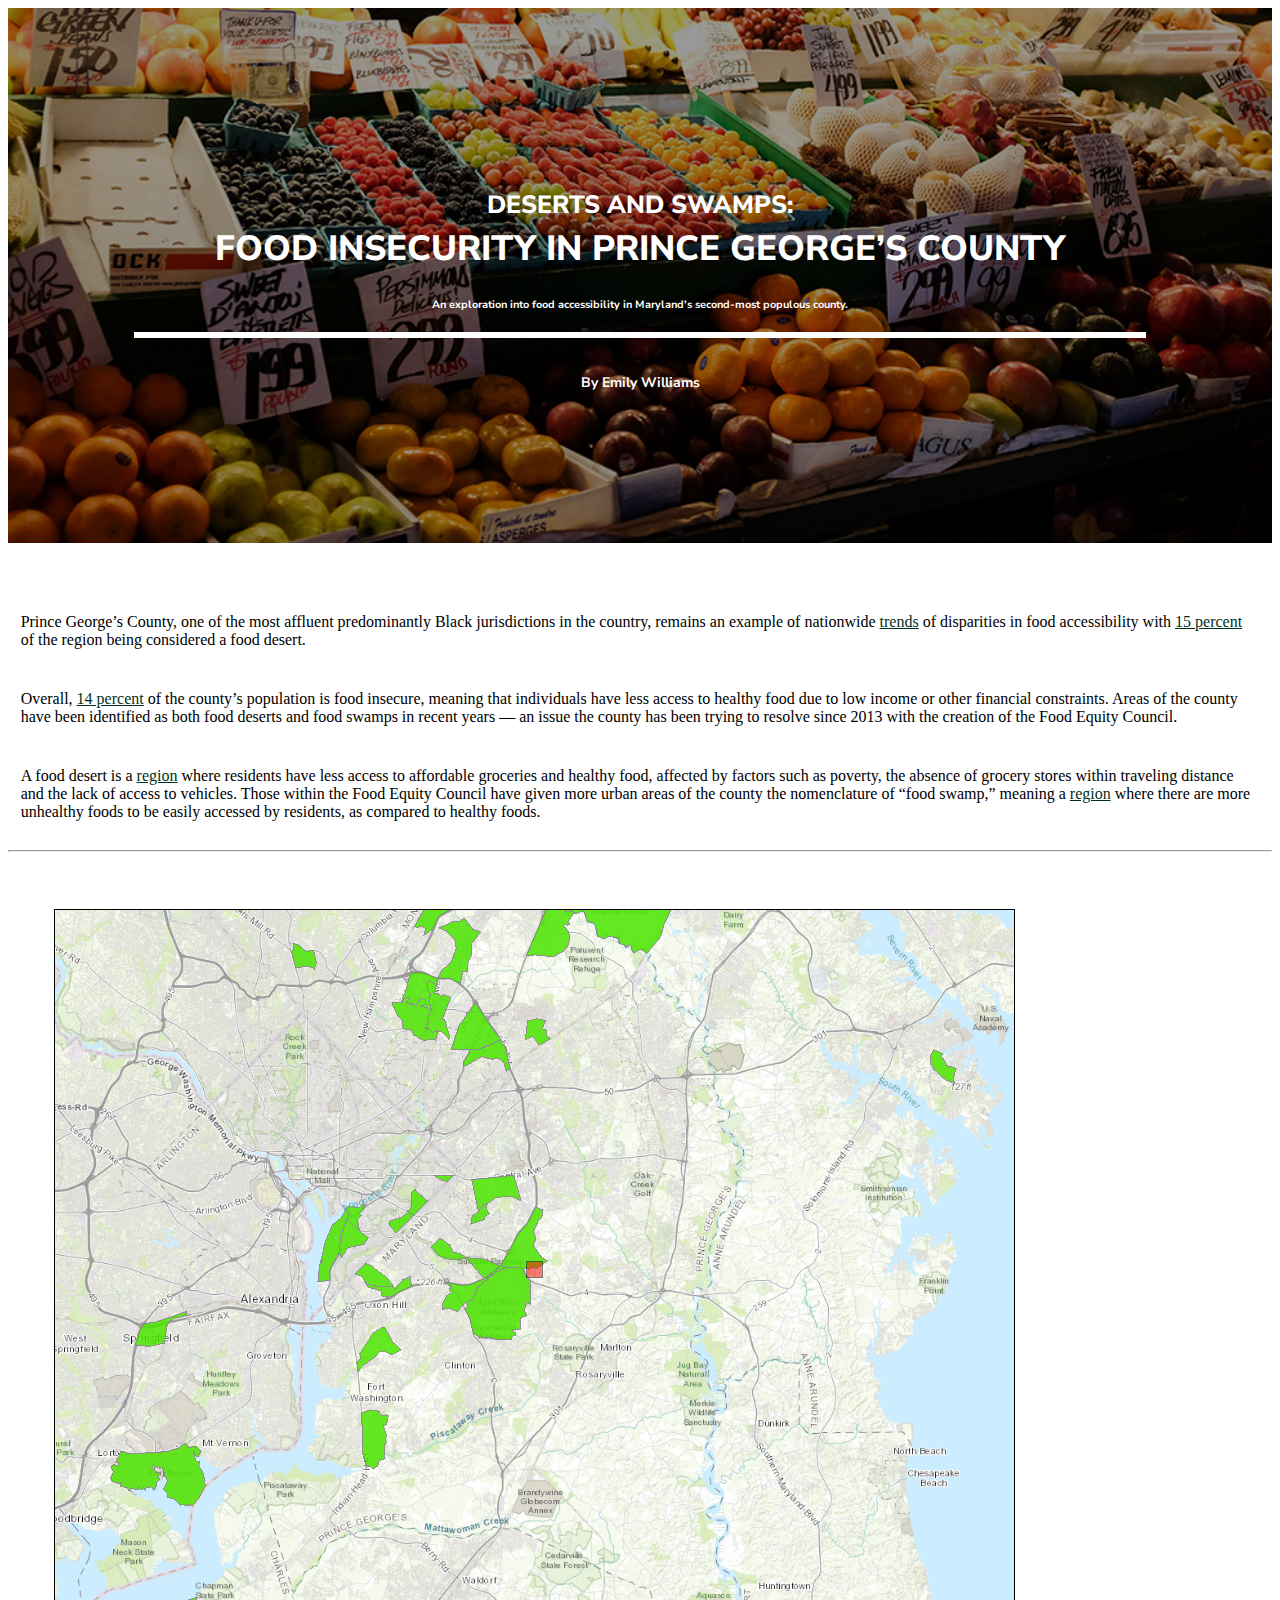
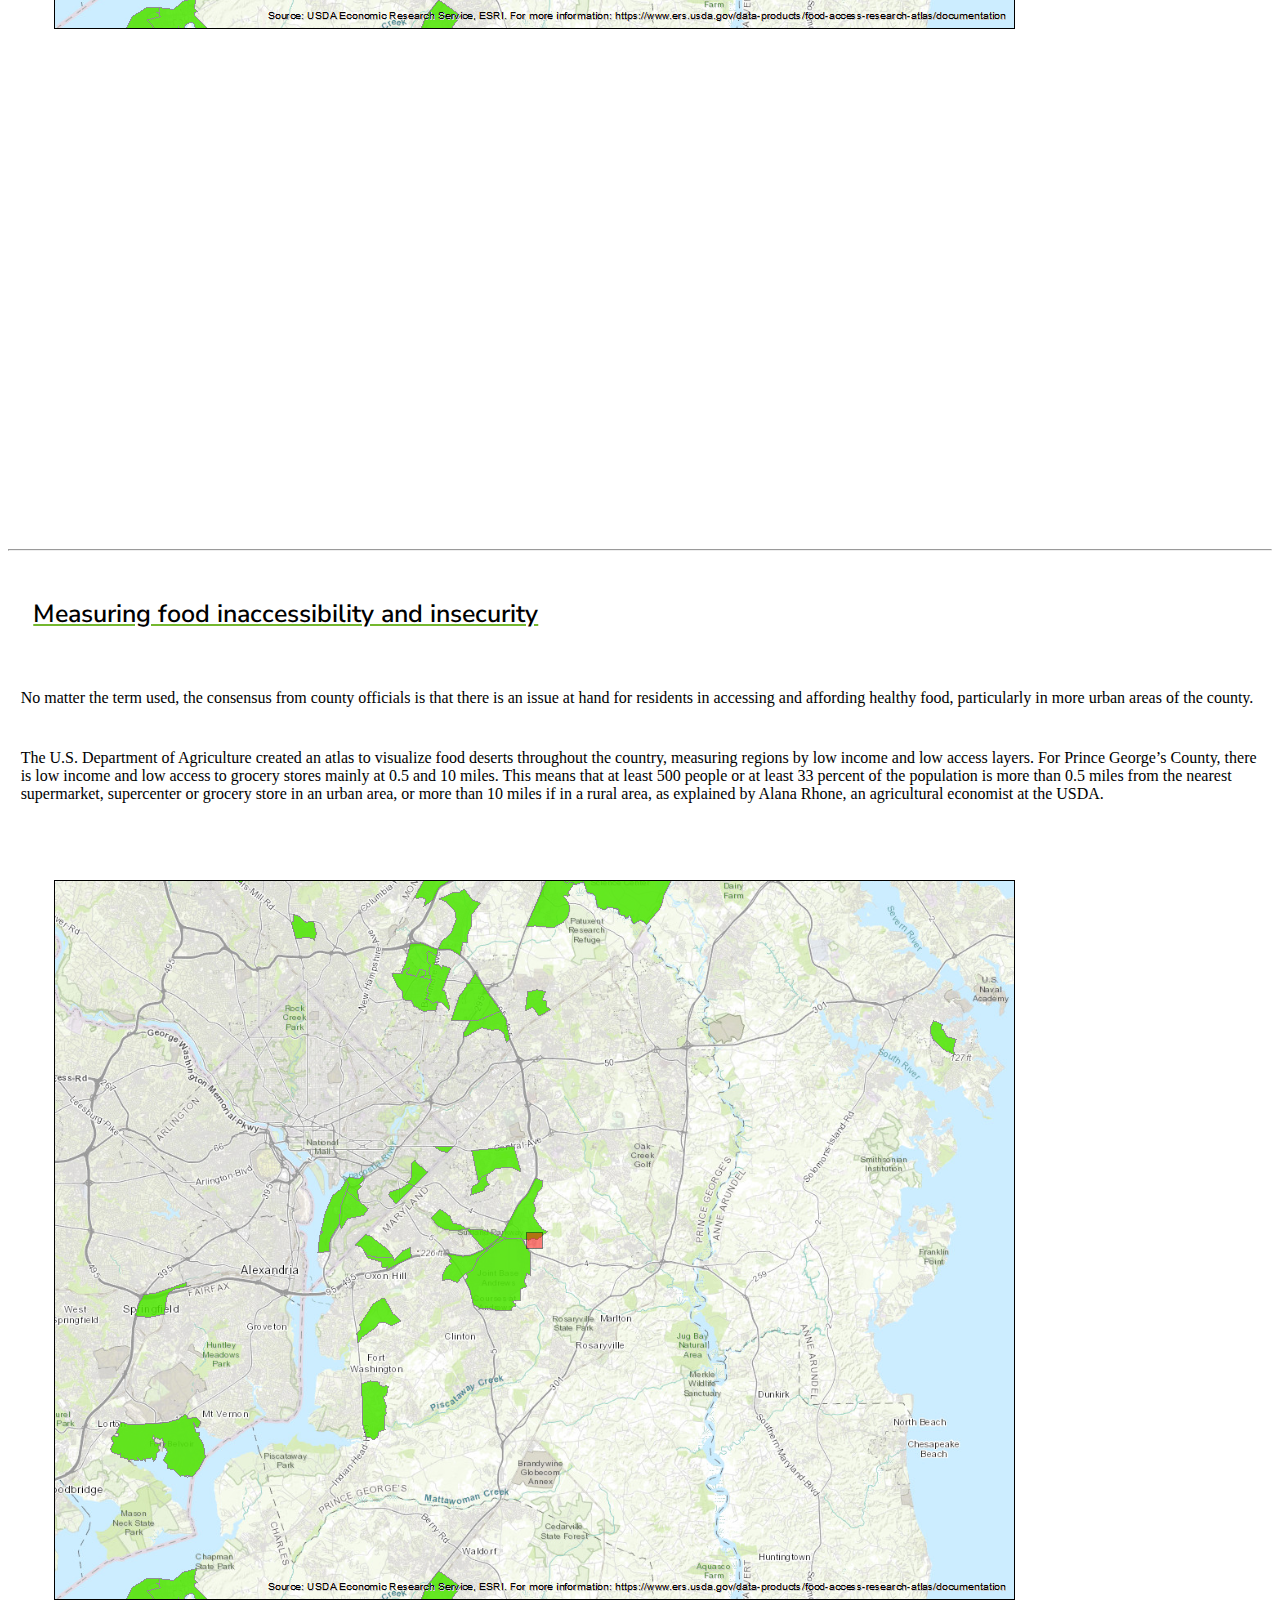
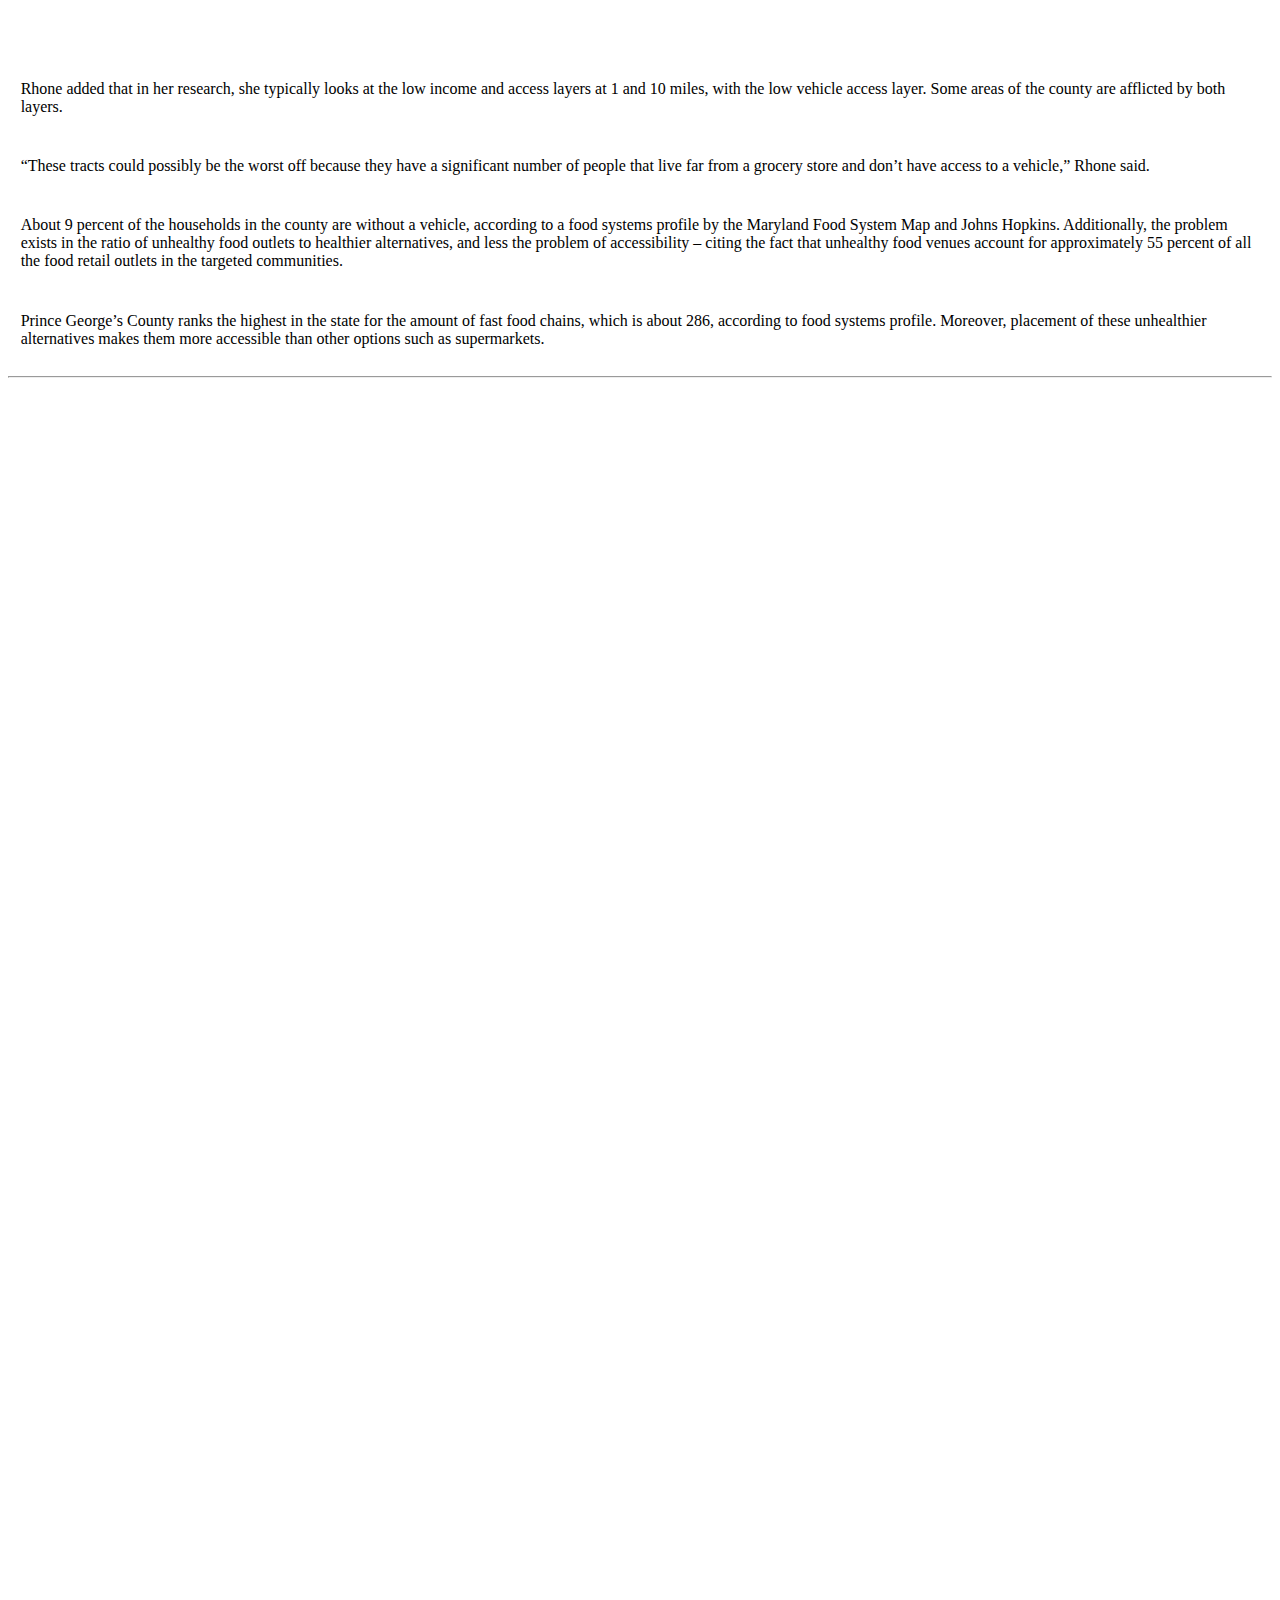
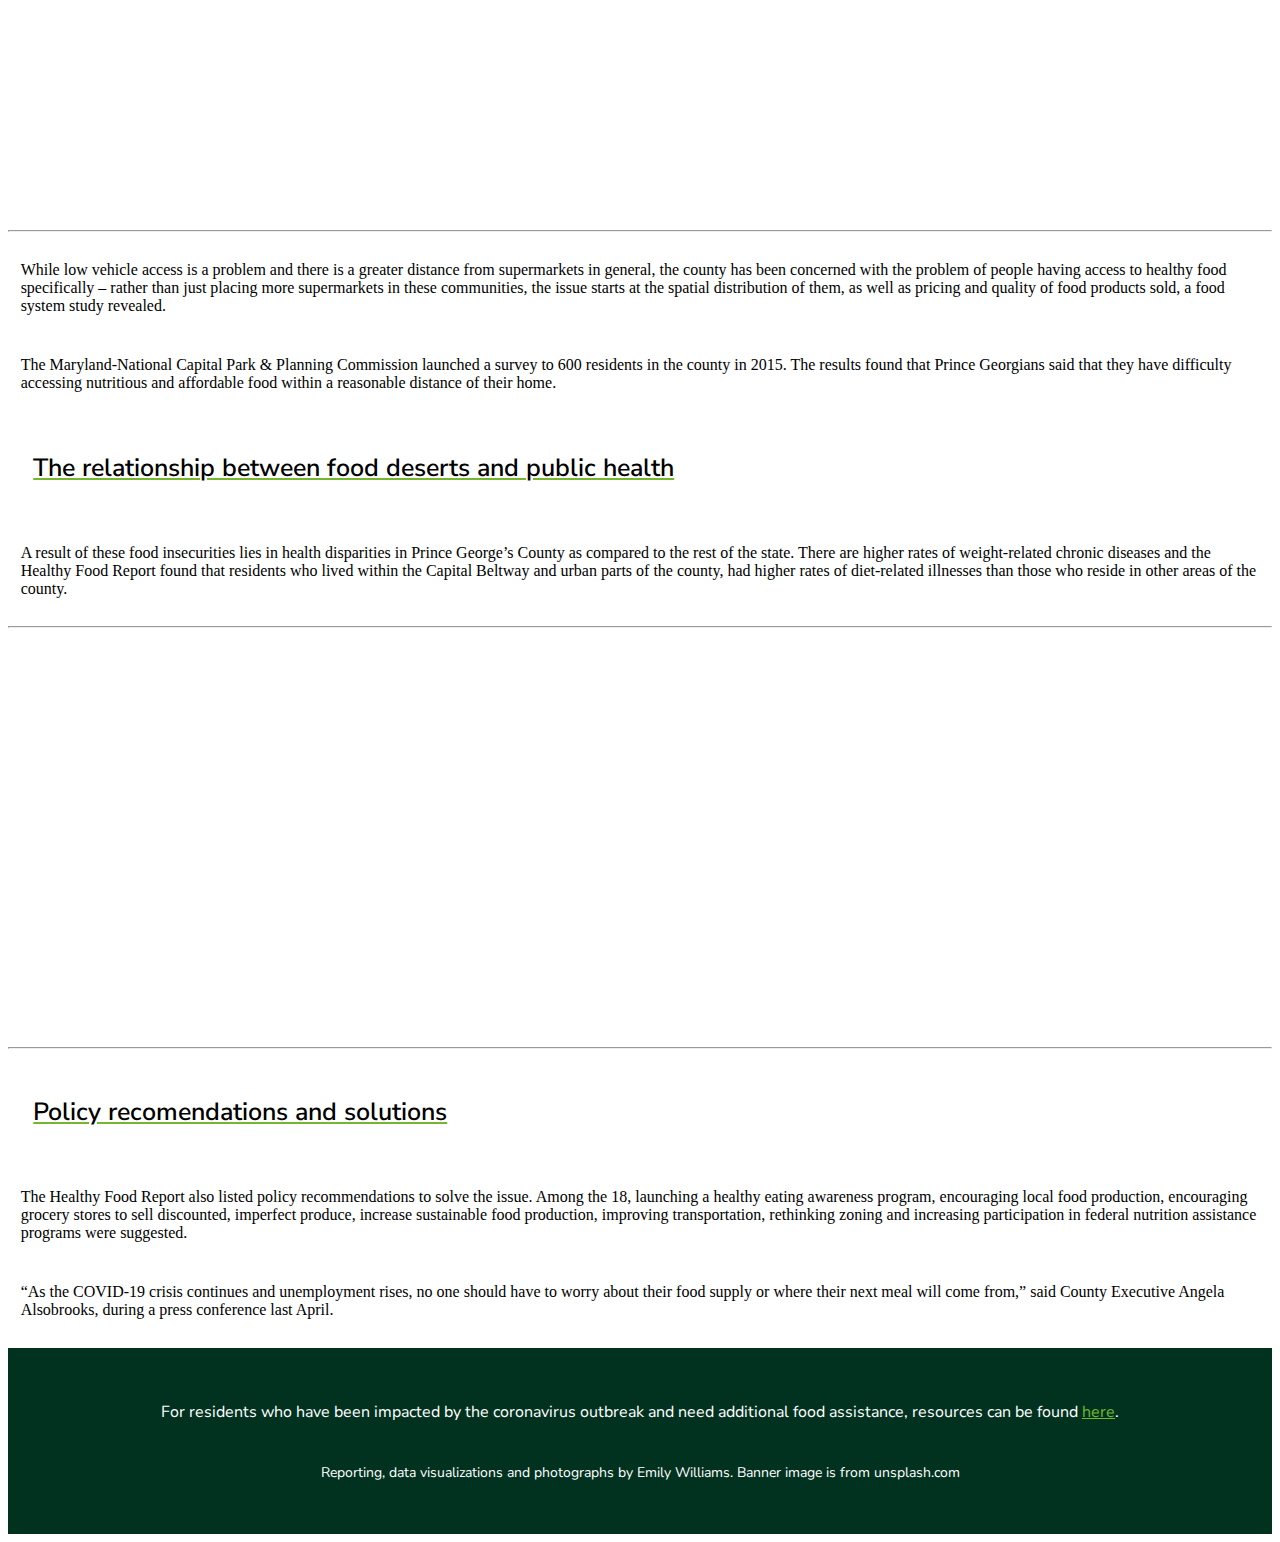
==== final/index.html @ 14cc2be0 "article changes + format" ====
<!doctype html>
<html lang="en">

<head>
    <meta charset="utf-8">
    <!-- meta tags and seo -->
    <title>Deserts and Swamps:Food Insecurity in Prince George’s County</title>
    <meta name="description" content="">
    <meta name="author" content="">
    <!-- mobile -->
    <meta name="viewport" content="width=device-width, initial-scale=1">
    <!-- google fonts -->
    <link rel="preconnect" href="https://fonts.gstatic.com">
    <link href="https://fonts.googleapis.com/css2?family=Nunito+Sans:ital,wght@0,200;0,300;0,400;0,600;0,700;0,800;0,900;1,200;1,300;1,400;1,600;1,700;1,800;1,900&display=swap" rel="stylesheet">
    <!-- bootstrap css -->
    <link href="https://cdn.jsdelivr.net/npm/bootstrap@5.0.0-beta2/dist/css/bootstrap.min.css" rel="stylesheet" integrity="sha384-BmbxuPwQa2lc/FVzBcNJ7UAyJxM6wuqIj61tLrc4wSX0szH/Ev+nYRRuWlolflfl" crossorigin="anonymous">
    <!-- custom css -->
    <link rel="stylesheet" type="text/css" href="css/style.css">
</head>
<!---->

<body>
    <!--page contents go here-->
    <!--header-->
    <div class="banner">
        <div class="banner-text">
            <h1><span class="smaller">Deserts and Swamps:</span><br>
             Food Insecurity in Prince George’s County</h1>
            <h6>An exploration into food accessibility in Maryland's second-most populous county.</h6>
            <p>By Emily Williams</p>
        </div>
    </div>
    <!--article text-->
    <p>
        <div class="container content">
            <div class="row">
                <div class="offset-md-2 col-md-8">
                    <p>Prince George’s County, one of the most affluent predominantly Black jurisdictions in the country, remains an example of nationwide <a href="https://map.feedingamerica.org/">trends</a> of disparities in food accessibility with <a href="https://content.govdelivery.com/accounts/MDPGC/bulletins/23b57db">15 percent</a> of the region being considered a food desert.</p>
                    <p>Overall, <a href="https://www.feedingamerica.org/sites/default/files/research/map-the-meal-gap/2016/overall/MD_AllCounties_CDs_MMG_2016.pdf">14 percent</a> of the county’s population is food insecure, meaning that individuals have less access to healthy food due to low income or other financial constraints. Areas of the county have been identified as both food deserts and food swamps in recent years — an issue the county has been trying to resolve since 2013 with the creation of the Food Equity Council.</p>
                    <p>A food desert is a <a href="https://pgccouncil.us/540/Food-Desert-Relief-Plan">region</a> where residents have less access to affordable groceries and healthy food, affected by factors such as poverty, the absence of grocery stores within traveling distance and the lack of access to vehicles. Those within the Food Equity Council have given more urban areas of the county the nomenclature of “food swamp,” meaning a <a href="https://mdfoodsystemmap.org/wp-content/uploads/2013/01/Atlas_CLF-Food-Swamp_final.pdf">region</a> where there are more unhealthy foods to be easily accessed by residents, as compared to healthy foods.</p>
                </div>
            </div>
            <hr>
            <div class="row">
                <div class="offset-md-1 col-md-7">
                    <img src="images/usda-foodaccessibility-map.png" alt="A map of Prince George's County that depicts low access and low income at the 1 and 10 mile mark." class="img-fluid">
                </div>
                <div class="col-md-3">
                    <iframe title="Prince George's County Demographics" aria-label="table" id="datawrapper-chart-oASsQ" src="https://datawrapper.dwcdn.net/oASsQ/1/" scrolling="no" frameborder="0" style="width: 0; min-width: 100% !important; border: none;" height="457"></iframe>
                    <script type="text/javascript">
                    ! function() {
                        "use strict";
                        window.addEventListener("message", (function(a) {
                            if (void 0 !== a.data["datawrapper-height"])
                                for (var e in a.data["datawrapper-height"]) {
                                    var t = document.getElementById("datawrapper-chart-" + e) || document.querySelector("iframe[src*='" + e + "']");
                                    t && (t.style.height = a.data["datawrapper-height"][e] + "px")
                                }
                        }))
                    }();
                    </script>
                </div>
            </div>
            <hr>
            <div class="row">
                <div class="offset-md-2 col-md-8">
                    <h2>Measuring food inaccessibility and insecurity</h2>
                    <p>No matter the term used, the consensus from county officials is that there is an issue at hand for residents in accessing and affording healthy food, particularly in more urban areas of the county.</p>
                    <p>The U.S. Department of Agriculture created an atlas to visualize food deserts throughout the country, measuring regions by low income and low access layers. For Prince George’s County, there is low income and low access to grocery stores mainly at 0.5 and 10 miles. This means that at least 500 people or at least 33 percent of the population is more than 0.5 miles from the nearest supermarket, supercenter or grocery store in an urban area, or more than 10 miles if in a rural area, as explained by Alana Rhone, an agricultural economist at the USDA.</p>
                    <img src="images/usda-foodaccessibility-map.png" alt="A map of Prince George's County that depicts low access and low income at the 1 and 10 mile mark." class="img-fluid">
                    <p>Rhone added that in her research, she typically looks at the low income and access layers at 1 and 10 miles, with the low vehicle access layer. Some areas of the county are afflicted by both layers.</p>
                    <p>“These tracts could possibly be the worst off because they have a significant number of people that live far from a grocery store and don’t have access to a vehicle,” Rhone said.</p>
                    <p>About 9 percent of the households in the county are without a vehicle, according to a food systems profile by the Maryland Food System Map and Johns Hopkins. Additionally, the problem exists in the ratio of unhealthy food outlets to healthier alternatives, and less the problem of accessibility – citing the fact that unhealthy food venues account for approximately 55 percent of all the food retail outlets in the targeted communities.</p>
                    <p>Prince George’s County ranks the highest in the state for the amount of fast food chains, which is about 286, according to food systems profile. Moreover, placement of these unhealthier alternatives makes them more accessible than other options such as supermarkets.</p>
                </div>
            </div>
            <hr>
            <div class="row">
                <div class="offset-md-1 col-md-5">
                    <iframe title="Food Insecurity Rate by Maryland County" aria-label="Bar Chart" id="datawrapper-chart-sIWUl" src="https://datawrapper.dwcdn.net/sIWUl/1/" scrolling="no" frameborder="0" style="width: 0; min-width: 100% !important; border: none;" height="743"></iframe>
                    <script type="text/javascript">
                    ! function() {
                        "use strict";
                        window.addEventListener("message", (function(a) {
                            if (void 0 !== a.data["datawrapper-height"])
                                for (var e in a.data["datawrapper-height"]) {
                                    var t = document.getElementById("datawrapper-chart-" + e) || document.querySelector("iframe[src*='" + e + "']");
                                    t && (t.style.height = a.data["datawrapper-height"][e] + "px")
                                }
                        }))
                    }();
                    </script>
                </div>
                <div class="offset-md-1 col-md-5">
                    <iframe title="Likely Income Eligibility for Federal Nutrition Assistance" aria-label="Split Bars" id="datawrapper-chart-06eUC" src="https://datawrapper.dwcdn.net/06eUC/2/" scrolling="no" frameborder="0" style="width: 0; min-width: 100% !important; border: none;" height="685"></iframe>
                    <script type="text/javascript">
                    ! function() {
                        "use strict";
                        window.addEventListener("message", (function(a) {
                            if (void 0 !== a.data["datawrapper-height"])
                                for (var e in a.data["datawrapper-height"]) {
                                    var t = document.getElementById("datawrapper-chart-" + e) || document.querySelector("iframe[src*='" + e + "']");
                                    t && (t.style.height = a.data["datawrapper-height"][e] + "px")
                                }
                        }))
                    }();
                    </script>
                </div>
            </div>
            <hr>
            <div class="row">
                <div class="offset-md-2 col-md-8">
                    <p>While low vehicle access is a problem and there is a greater distance from supermarkets in general, the county has been concerned with the problem of people having access to healthy food specifically – rather than just placing more supermarkets in these communities, the issue starts at the spatial distribution of them, as well as pricing and quality of food products sold, a food system study revealed.</p>
                    <p>The Maryland-National Capital Park & Planning Commission launched a survey to 600 residents in the county in 2015. The results found that Prince Georgians said that they have difficulty accessing nutritious and affordable food within a reasonable distance of their home.</p>
                    <h2>The relationship between food deserts and public health</h2>
                    <p>A result of these food insecurities lies in health disparities in Prince George’s County as compared to the rest of the state. There are higher rates of weight-related chronic diseases and the Healthy Food Report found that residents who lived within the Capital Beltway and urban parts of the county, had higher rates of diet-related illnesses than those who reside in other areas of the county.</p>
                    <hr>
                    <iframe title="Health Statistics" aria-label="Grouped Bars" id="datawrapper-chart-HaqzO" src="https://datawrapper.dwcdn.net/HaqzO/1/" scrolling="no" frameborder="0" style="width: 0; min-width: 100% !important; border: none;" height="399"></iframe>
                    <script type="text/javascript">
                    ! function() {
                        "use strict";
                        window.addEventListener("message", (function(a) {
                            if (void 0 !== a.data["datawrapper-height"])
                                for (var e in a.data["datawrapper-height"]) {
                                    var t = document.getElementById("datawrapper-chart-" + e) || document.querySelector("iframe[src*='" + e + "']");
                                    t && (t.style.height = a.data["datawrapper-height"][e] + "px")
                                }
                        }))
                    }();
                    </script>
                    <hr>
                    <h2>Policy recomendations and solutions</h2>
                    <p>The Healthy Food Report also listed policy recommendations to solve the issue. Among the 18, launching a healthy eating awareness program, encouraging local food production, encouraging grocery stores to sell discounted, imperfect produce, increase sustainable food production, improving transportation, rethinking zoning and increasing participation in federal nutrition assistance programs were suggested.</p>
                    <p>“As the COVID-19 crisis continues and unemployment rises, no one should have to worry about their food supply or where their next meal will come from,” said County Executive Angela Alsobrooks, during a press conference last April.</p>
                </div>
            </div>
        </div>
        <!--footer-->
        <footer>
            <p>For residents who have been impacted by the coronavirus outbreak and need additional food assistance, resources can be found <a href="http://www.pgcfec.org/multimedia/latest-news/item/66-food-assistance-resources-for-residents-impacted-by-covid-19.html">here</a>.</p>
            <p class="credit">Reporting, data visualizations and photographs by Emily Williams. Banner image is from unsplash.com</p>
        </footer>
        <!---->
        <!-- bootstrap javascript -->
        <script src="https://cdn.jsdelivr.net/npm/bootstrap@5.0.0-beta2/dist/js/bootstrap.bundle.min.js" integrity="sha384-b5kHyXgcpbZJO/tY9Ul7kGkf1S0CWuKcCD38l8YkeH8z8QjE0GmW1gYU5S9FOnJ0" crossorigin="anonymous"></script>
</body>

</html>
---- final/css/style.css ----
body {
    font-family: 'Georgia';
    color: black;
}

h1,
h2,
footer {
    font-family: 'Nunito Sans', sans-serif;
}

p {
    padding: 1%;
}

a {
	color: #013220;
}

/* banner */
.banner-text {
    color: white;
    font-weight: bolder;
    padding-top: 2%;
}

.banner {
    text-align: center;
    padding: 10%;
    background-image: url("../images/grocery-banner-dark.jpg");
    background-size: cover;
    background-repeat: no-repeat;
}

h6,
.banner-text p {
    font-family: 'Nunito Sans', sans-serif;
}

.banner-text p {
    font-size: 14px;
}

.smaller {
    font-size: 25px;
}


h1 {

    font-weight: 800;
    text-transform: uppercase;
    font-size: 35px;
}

h6 {
    border-bottom: 6px solid white;
    padding-bottom: 2%;
}

/* ///// */

h2 {
    font-weight: 600;
    padding: 2%;
    text-decoration: underline;
    text-decoration-color: #74B72E;
    font-size: 25px;
}

/* footer */

footer {
    background-color: #013220;
    font-size: 16px;
    padding: 2%;
    text-align: center;
}

.credit {
	font-size: 14px;
}

footer p {
    color: white;
}

footer a {
    color: #74B72E;
}

/* media queries */

@media (max-width:576px) {
    h6 {
        border: 0px;
    }
}
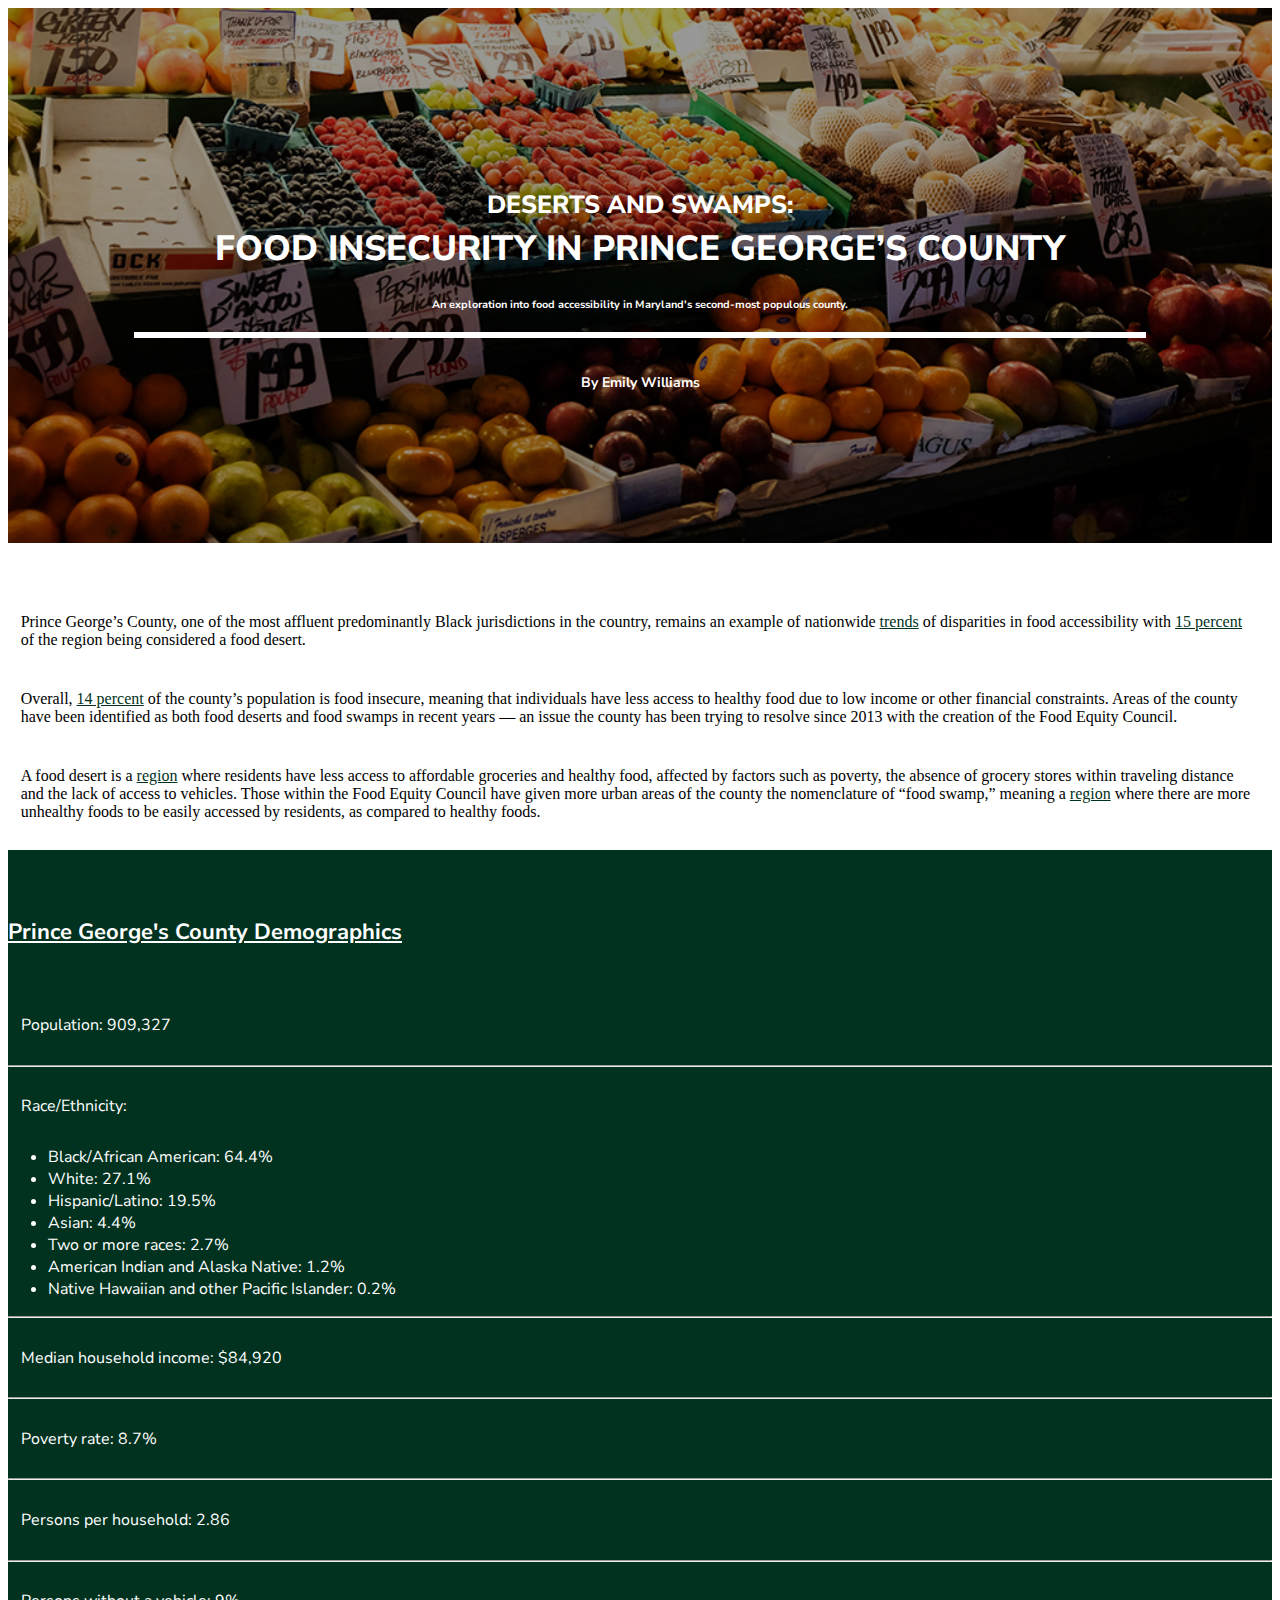
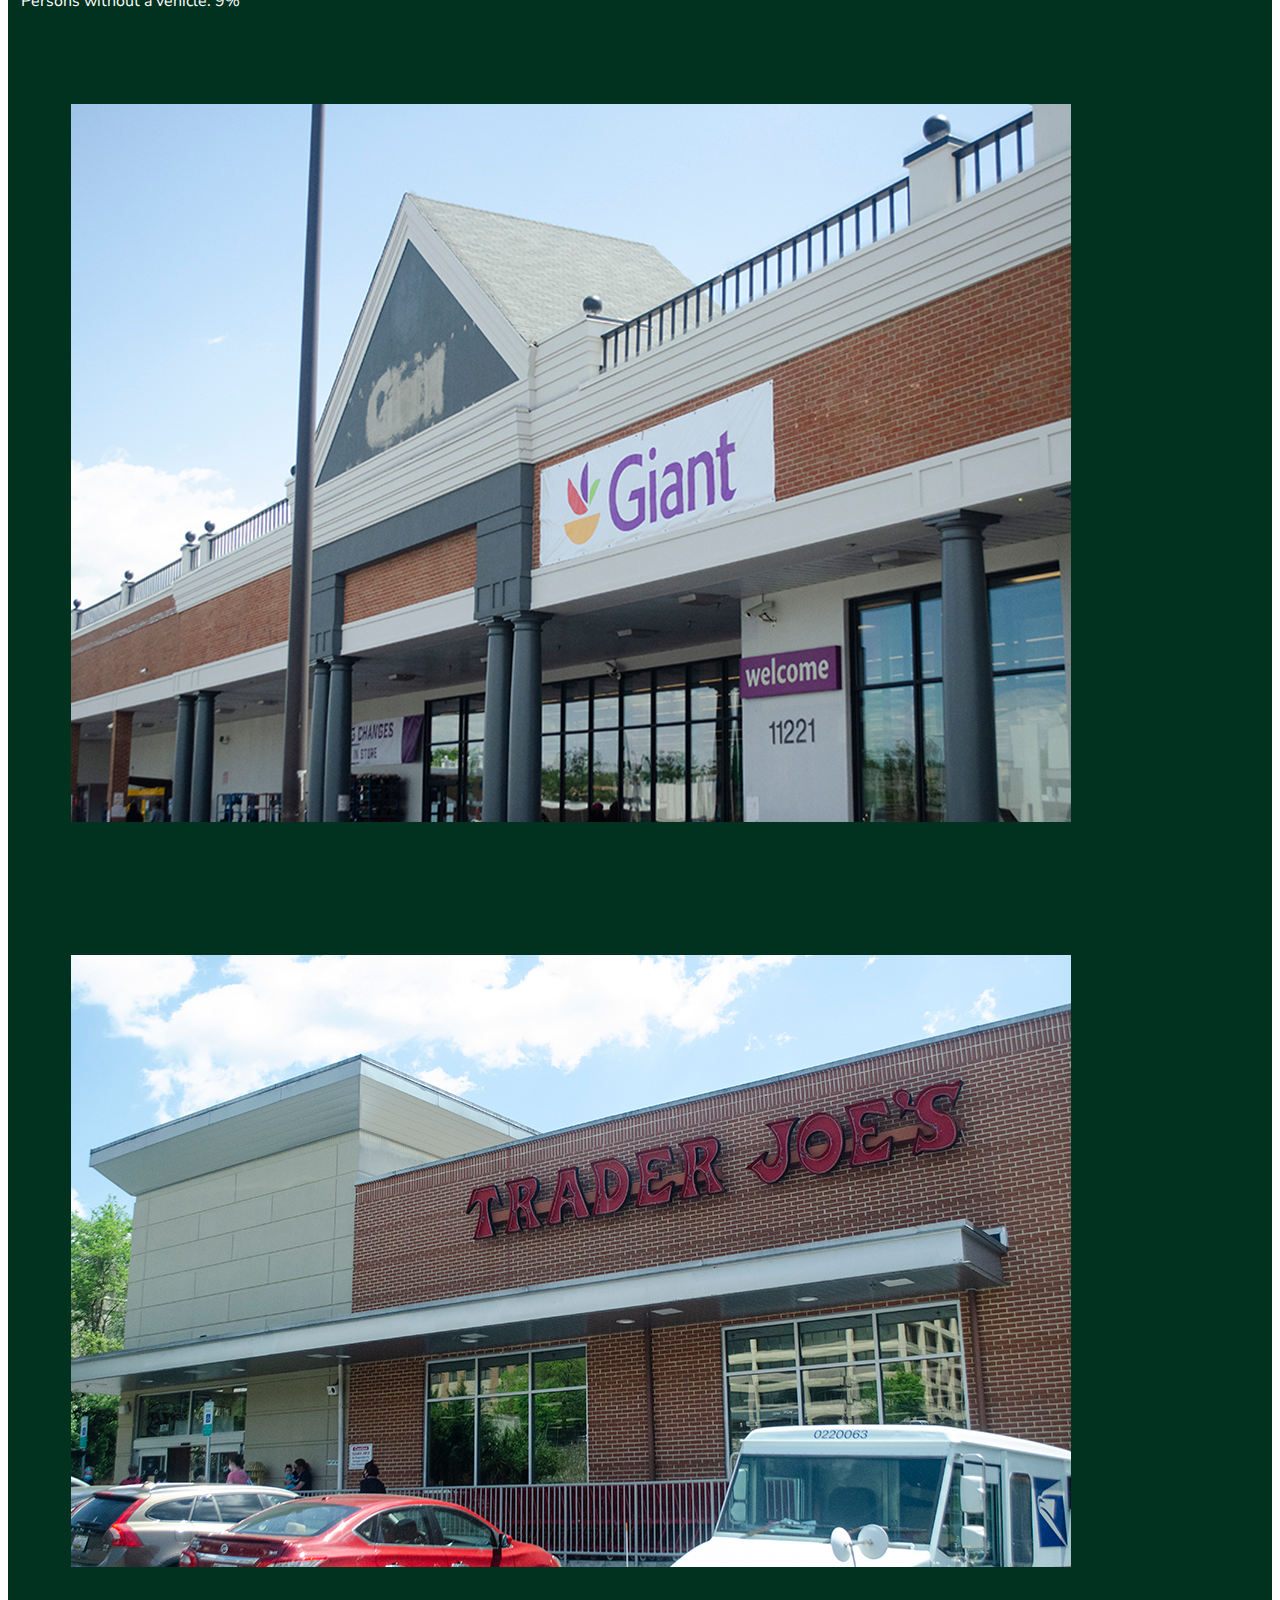
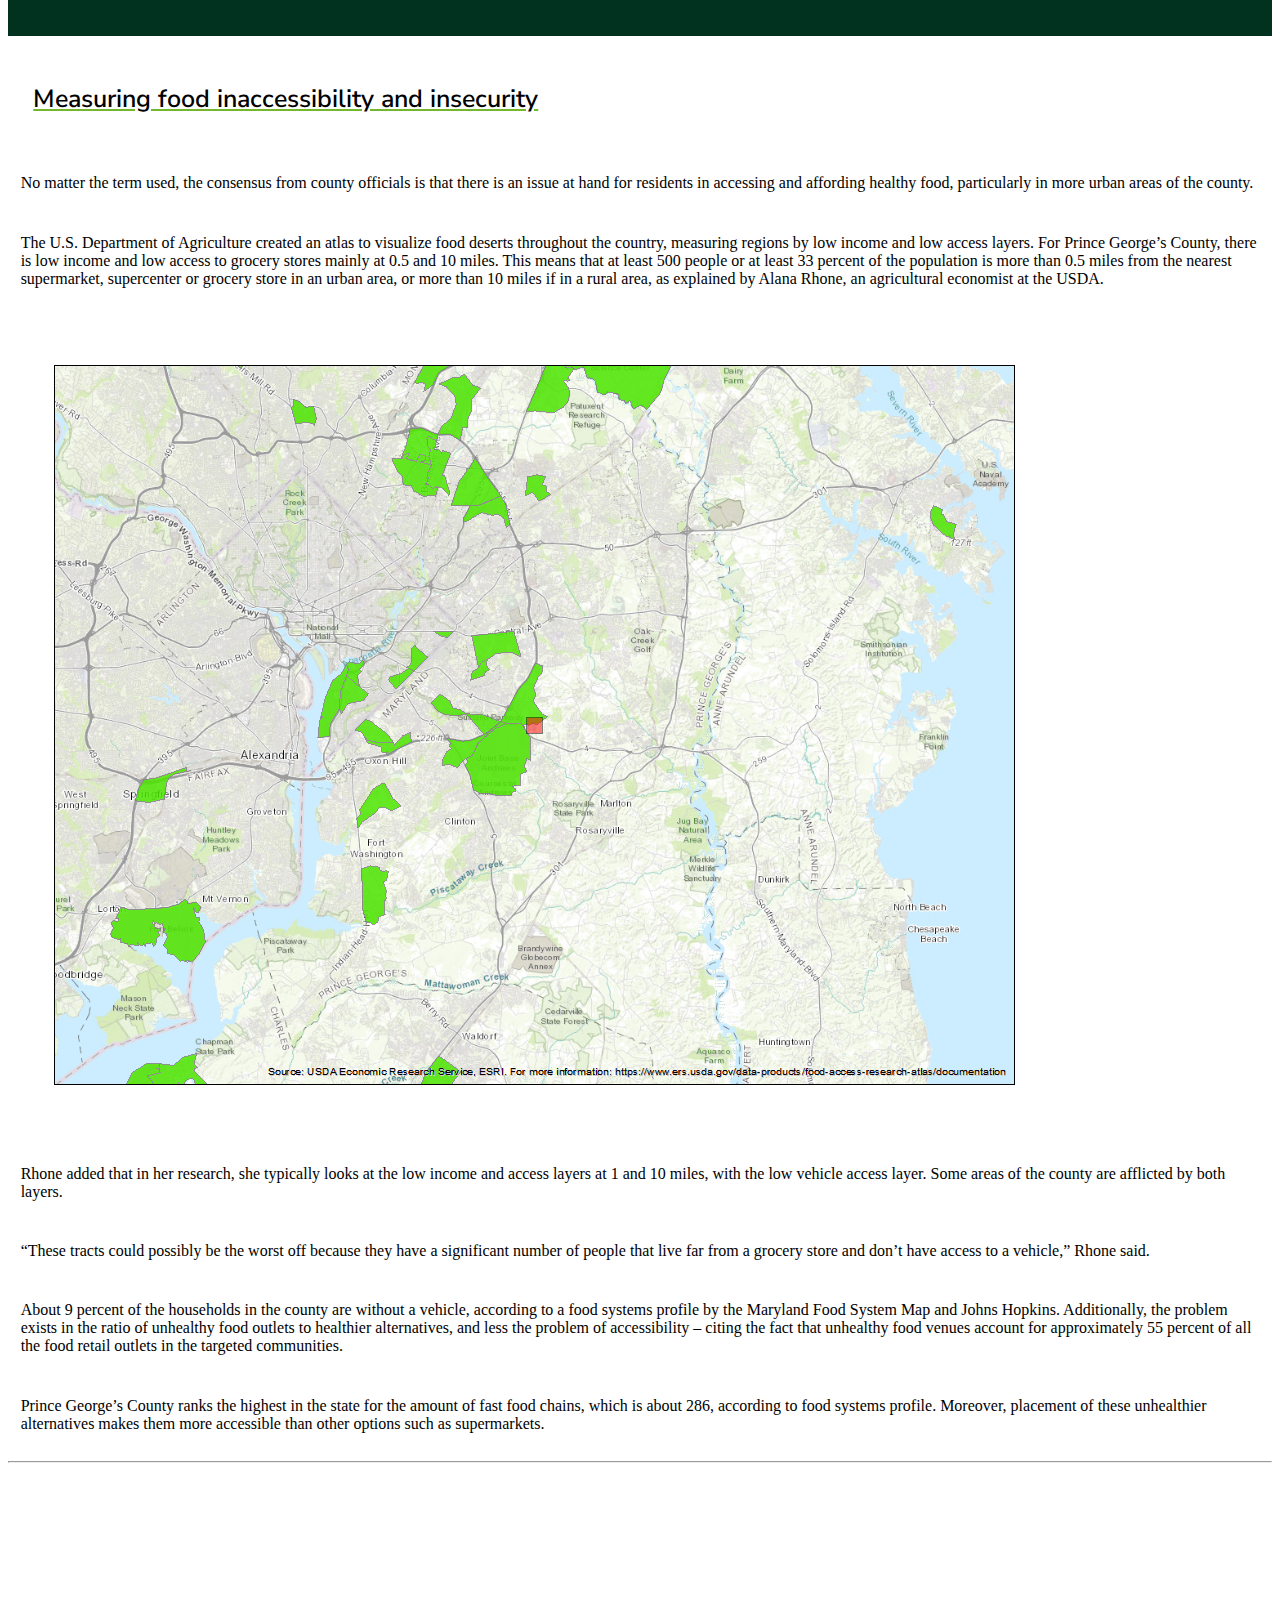
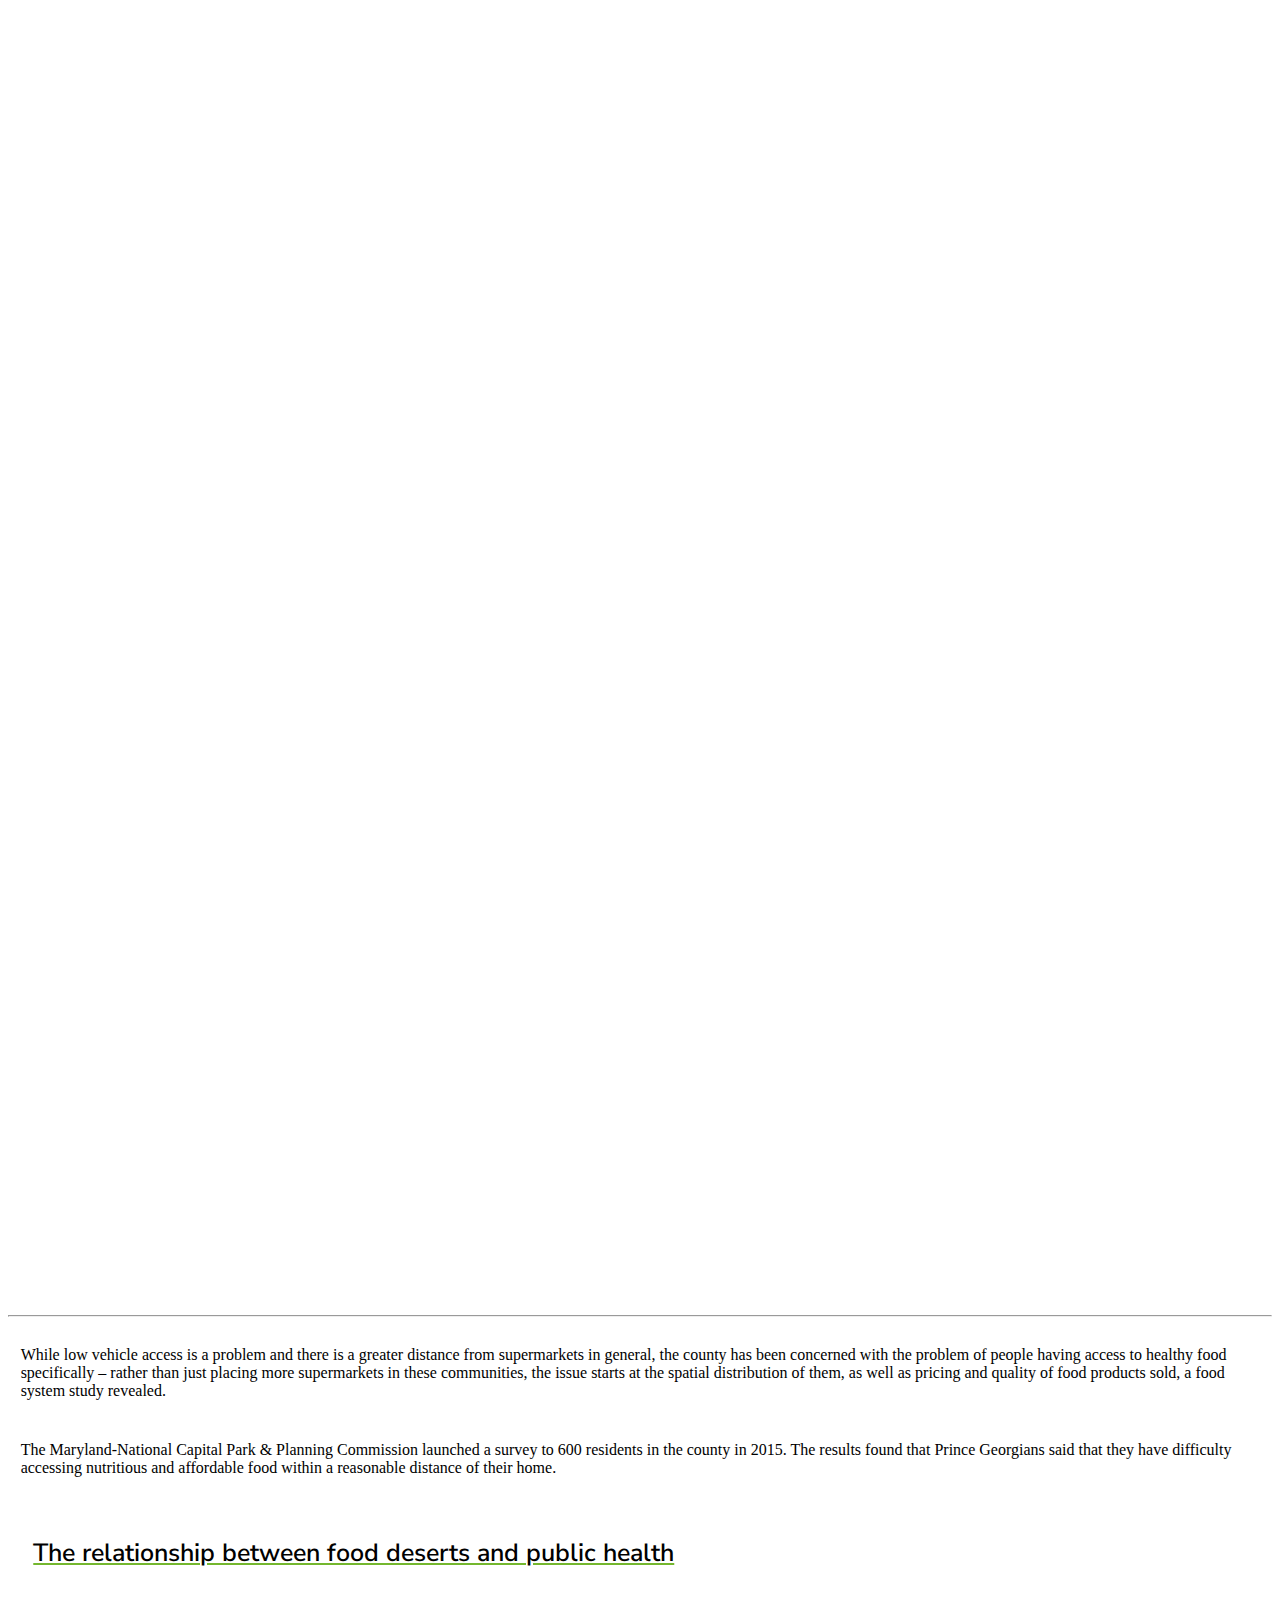
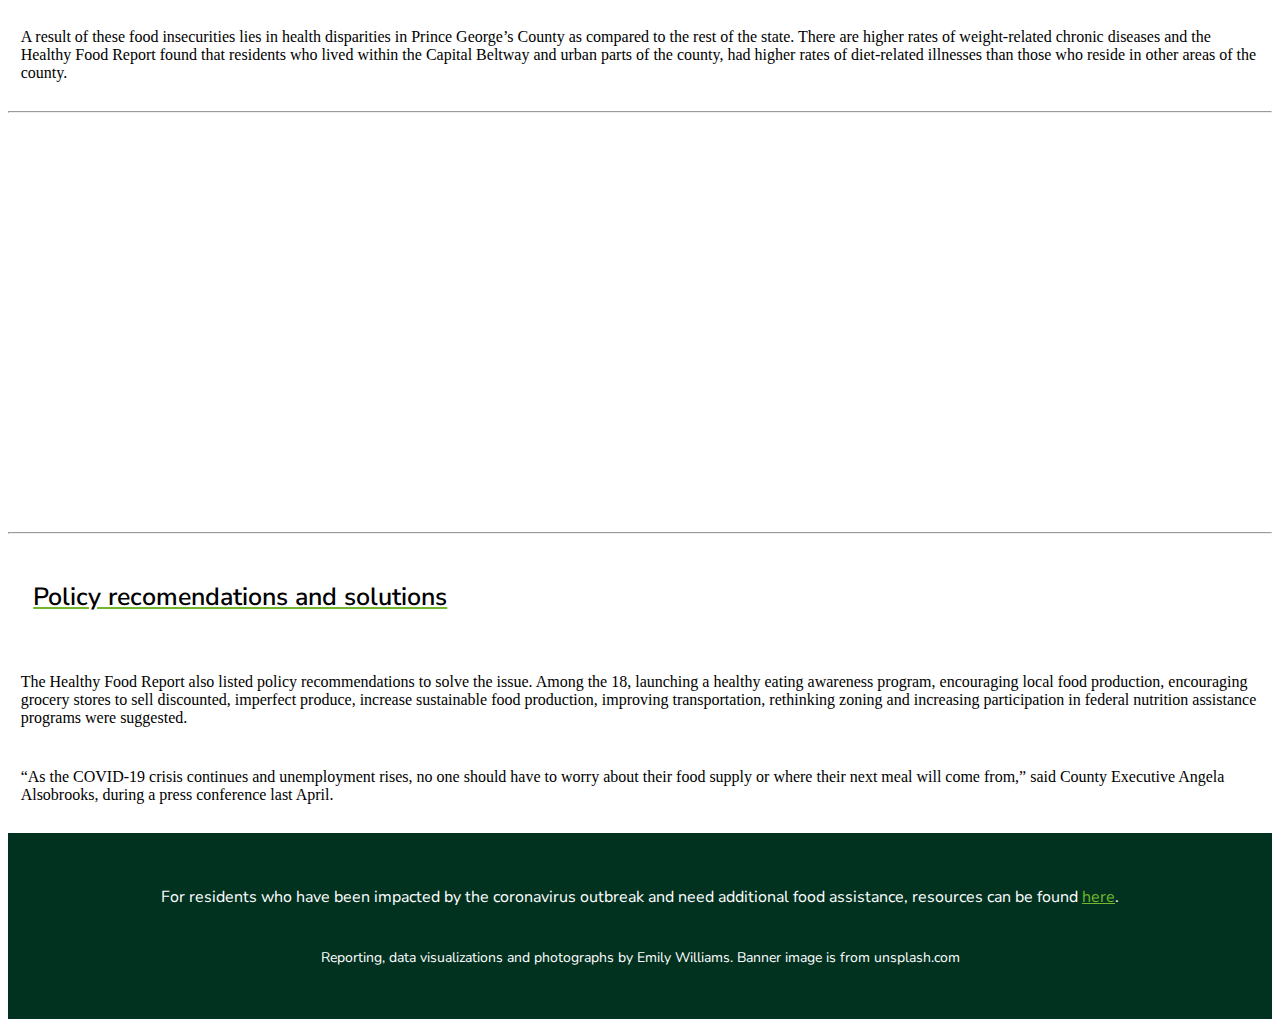
==== commit efd9b4e4: "added info box and styling" ====
--- a/final/index.html
+++ b/final/index.html
@@ -25,7 +25,7 @@
     <div class="banner">
         <div class="banner-text">
             <h1><span class="smaller">Deserts and Swamps:</span><br>
-             Food Insecurity in Prince George’s County</h1>
+                Food Insecurity in Prince George’s County</h1>
             <h6>An exploration into food accessibility in Maryland's second-most populous county.</h6>
             <p>By Emily Williams</p>
         </div>
@@ -40,28 +40,37 @@
                     <p>A food desert is a <a href="https://pgccouncil.us/540/Food-Desert-Relief-Plan">region</a> where residents have less access to affordable groceries and healthy food, affected by factors such as poverty, the absence of grocery stores within traveling distance and the lack of access to vehicles. Those within the Food Equity Council have given more urban areas of the county the nomenclature of “food swamp,” meaning a <a href="https://mdfoodsystemmap.org/wp-content/uploads/2013/01/Atlas_CLF-Food-Swamp_final.pdf">region</a> where there are more unhealthy foods to be easily accessed by residents, as compared to healthy foods.</p>
                 </div>
             </div>
-            <hr>
+            <div class="info-box">
             <div class="row">
-                <div class="offset-md-1 col-md-7">
-                    <img src="images/usda-foodaccessibility-map.png" alt="A map of Prince George's County that depicts low access and low income at the 1 and 10 mile mark." class="img-fluid">
+                <div class="offset-md-1 col-md-5">
+                    <h4>Prince George's County Demographics</h4>
+                    <p>Population: 909,327</p>
+                    <hr>
+                    <p>Race/Ethnicity:</p>
+                    <ul>
+                        <li>Black/African American: 64.4%</li>
+                        <li>White: 27.1%</li>
+                        <li>Hispanic/Latino: 19.5%</li>
+                        <li>Asian: 4.4%</li>
+                        <li>Two or more races: 2.7%</li>
+                        <li>American Indian and Alaska Native: 1.2%</li>
+                        <li>Native Hawaiian and other Pacific Islander: 0.2%</li>
+                    </ul>
+                    <hr>
+                        <p>Median household income: $84,920</p>
+                        <hr>
+                        <p>Poverty rate: 8.7%</p>
+                        <hr>
+                        <p>Persons per household: 2.86</p>
+                        <hr>
+                        <p>Persons without a vehicle: 9%</p>
                 </div>
-                <div class="col-md-3">
-                    <iframe title="Prince George's County Demographics" aria-label="table" id="datawrapper-chart-oASsQ" src="https://datawrapper.dwcdn.net/oASsQ/1/" scrolling="no" frameborder="0" style="width: 0; min-width: 100% !important; border: none;" height="457"></iframe>
-                    <script type="text/javascript">
-                    ! function() {
-                        "use strict";
-                        window.addEventListener("message", (function(a) {
-                            if (void 0 !== a.data["datawrapper-height"])
-                                for (var e in a.data["datawrapper-height"]) {
-                                    var t = document.getElementById("datawrapper-chart-" + e) || document.querySelector("iframe[src*='" + e + "']");
-                                    t && (t.style.height = a.data["datawrapper-height"][e] + "px")
-                                }
-                        }))
-                    }();
-                    </script>
+                <div class="offset-md-1 col-md-5">
+                    <img src="images/giant.jpg" alt="Giant Food" class="img-fluid">
+                    <img src="images/traderjoe.jpg" alt="Trader Joe's" class="img-fluid">
+                    </div>
                 </div>
             </div>
-            <hr>
             <div class="row">
                 <div class="offset-md-2 col-md-8">
                     <h2>Measuring food inaccessibility and insecurity</h2>
--- a/final/css/style.css
+++ b/final/css/style.css
@@ -5,6 +5,7 @@
 
 h1,
 h2,
+h4,
 footer {
     font-family: 'Nunito Sans', sans-serif;
 }
@@ -68,6 +69,27 @@
     font-size: 25px;
 }
 
+/* info box */
+
+.info-box {
+	background-color: #013220;
+	color: white;
+	padding-top: 3%;
+	font-family: 'Nunito Sans', sans-serif;
+}
+
+h4 {
+	font-weight: 700;
+	padding-bottom: 2%;
+	text-decoration: underline white solid;
+	font-size: 22px;
+}
+
+.info-box img {
+	padding: 5%;
+}
+
+
 /* footer */
 
 footer {
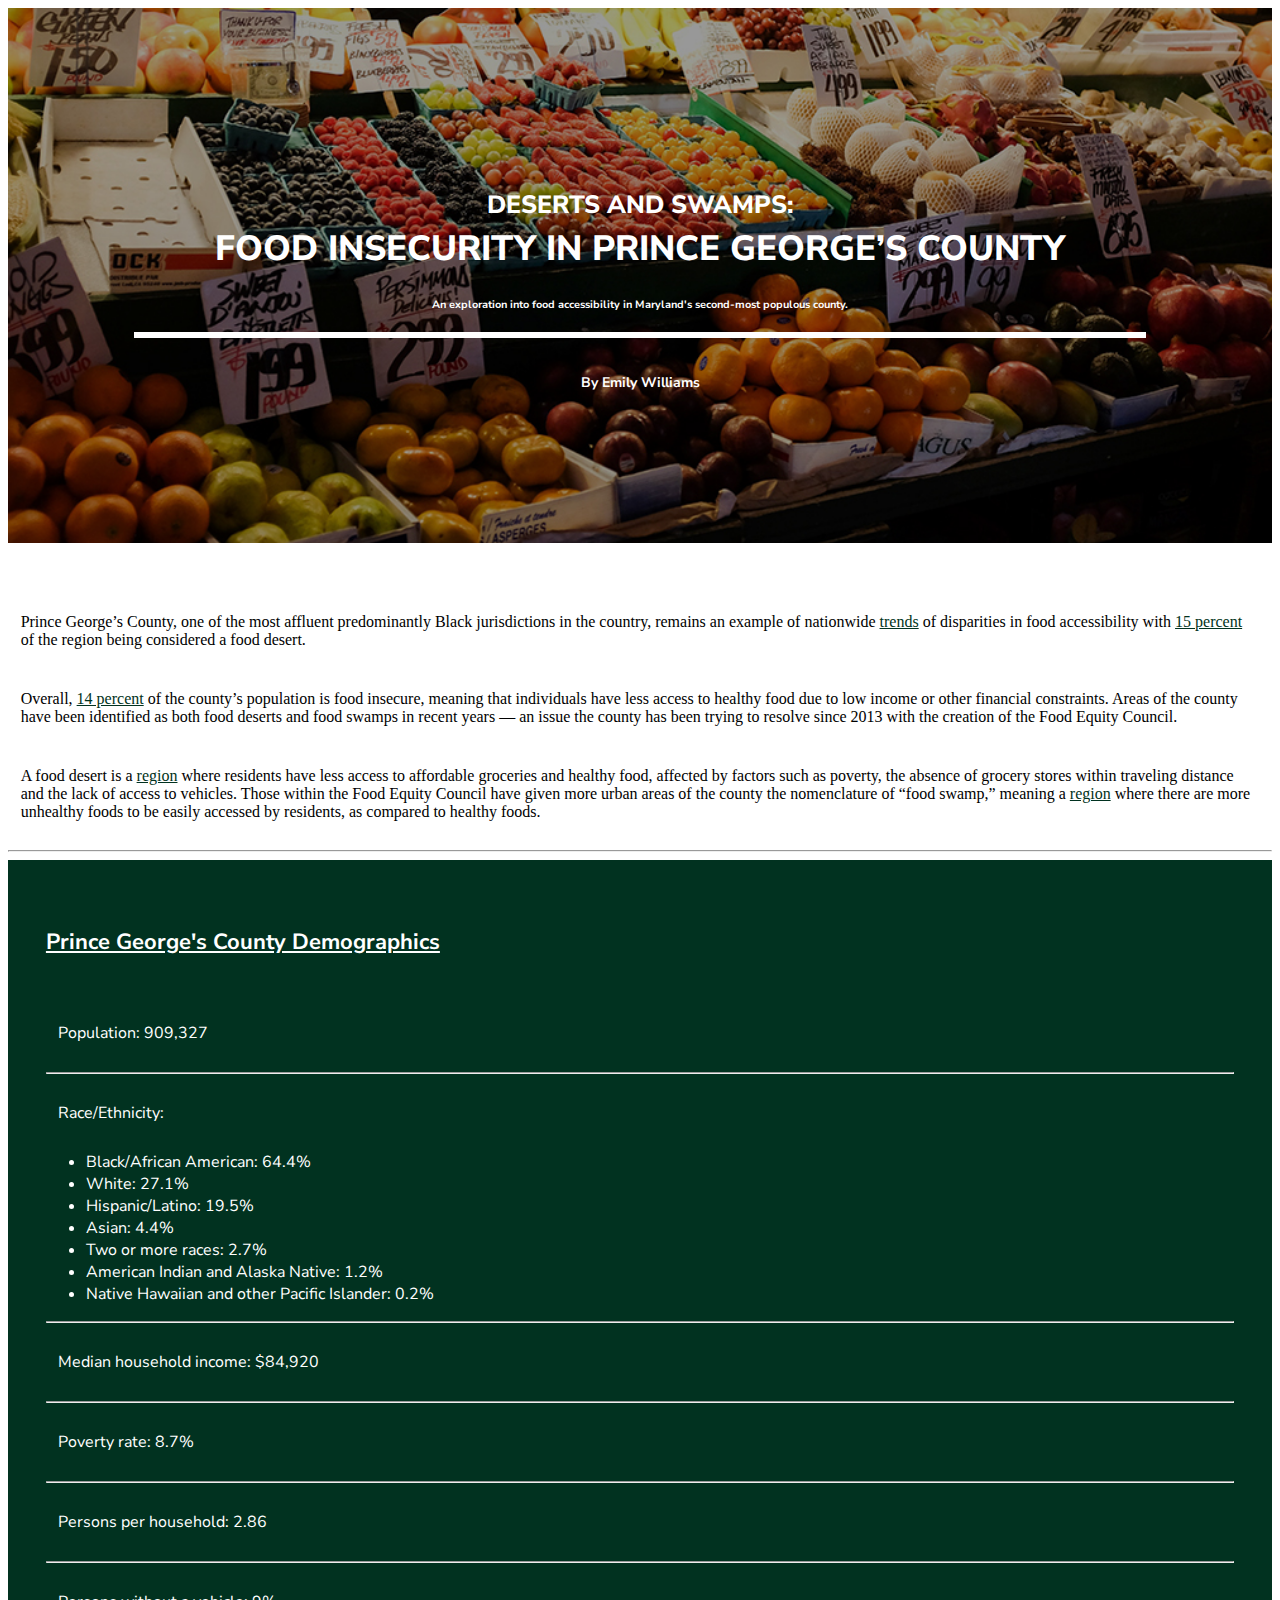
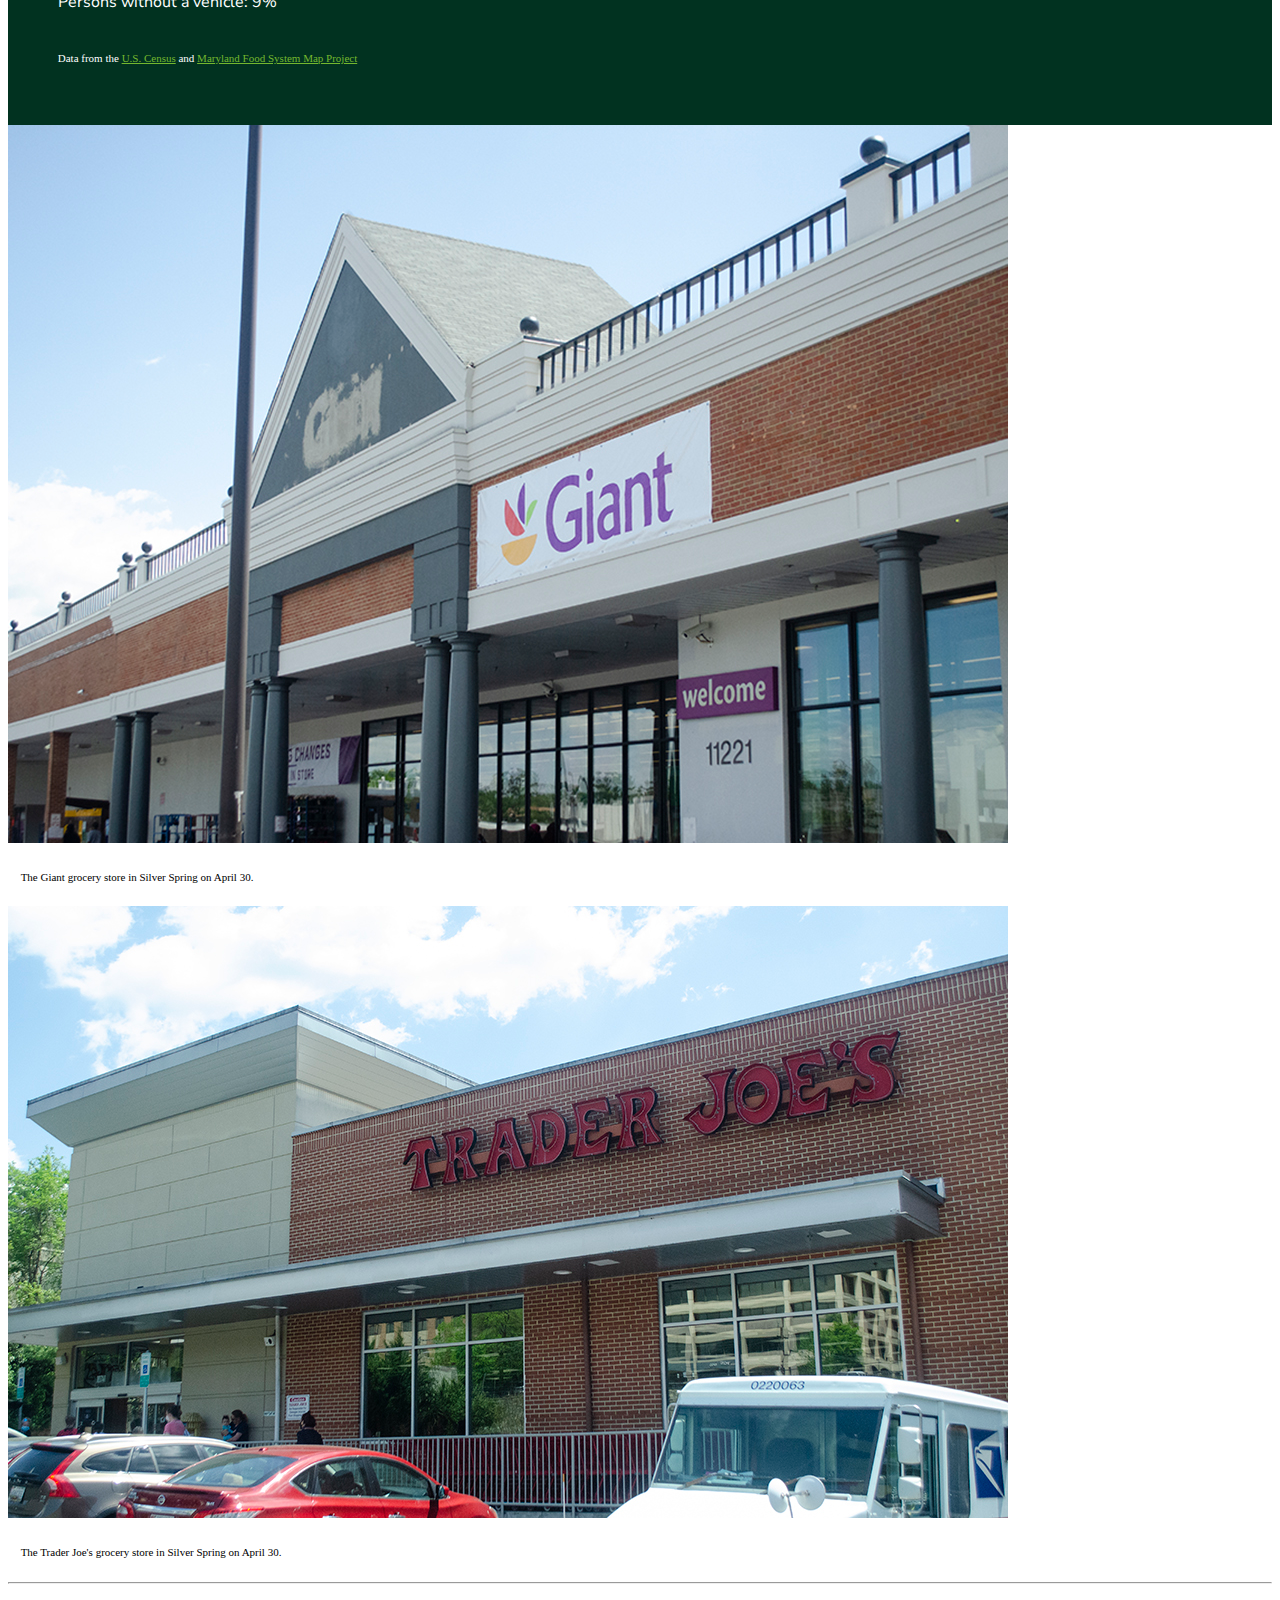
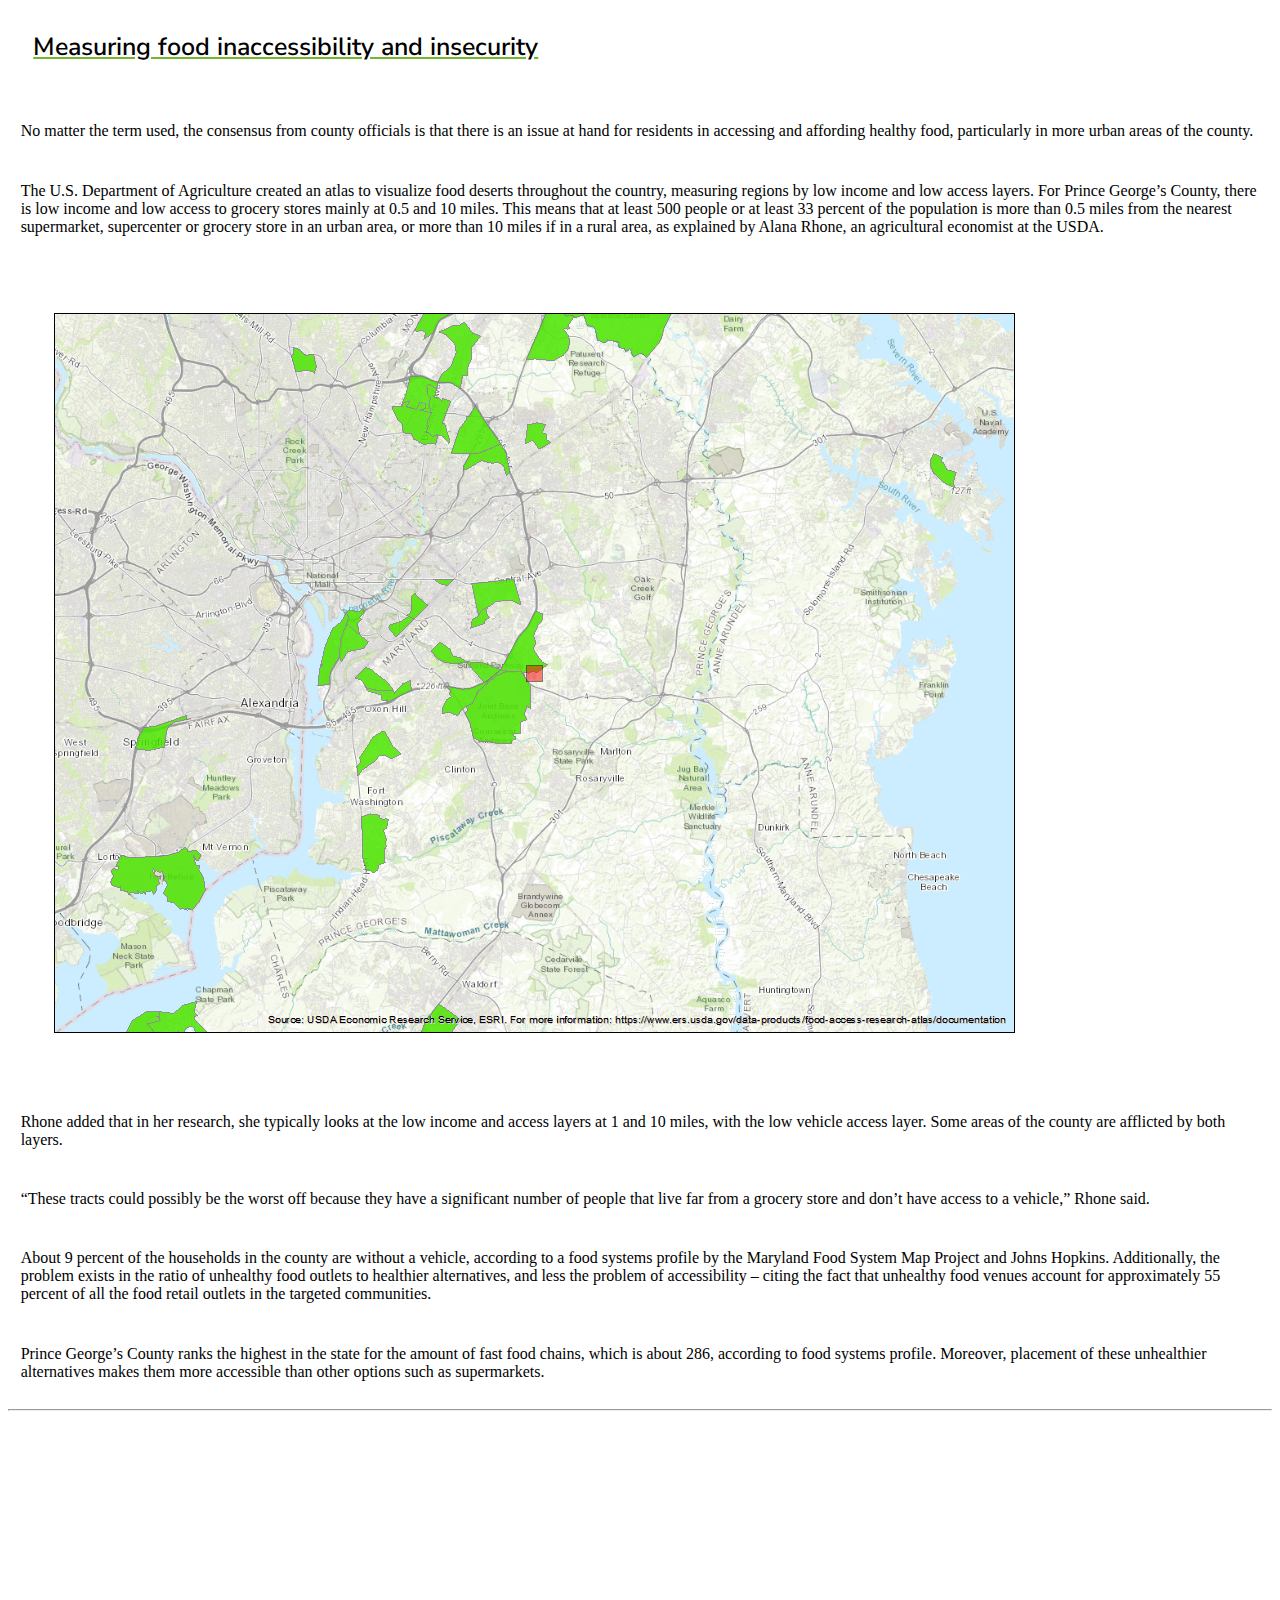
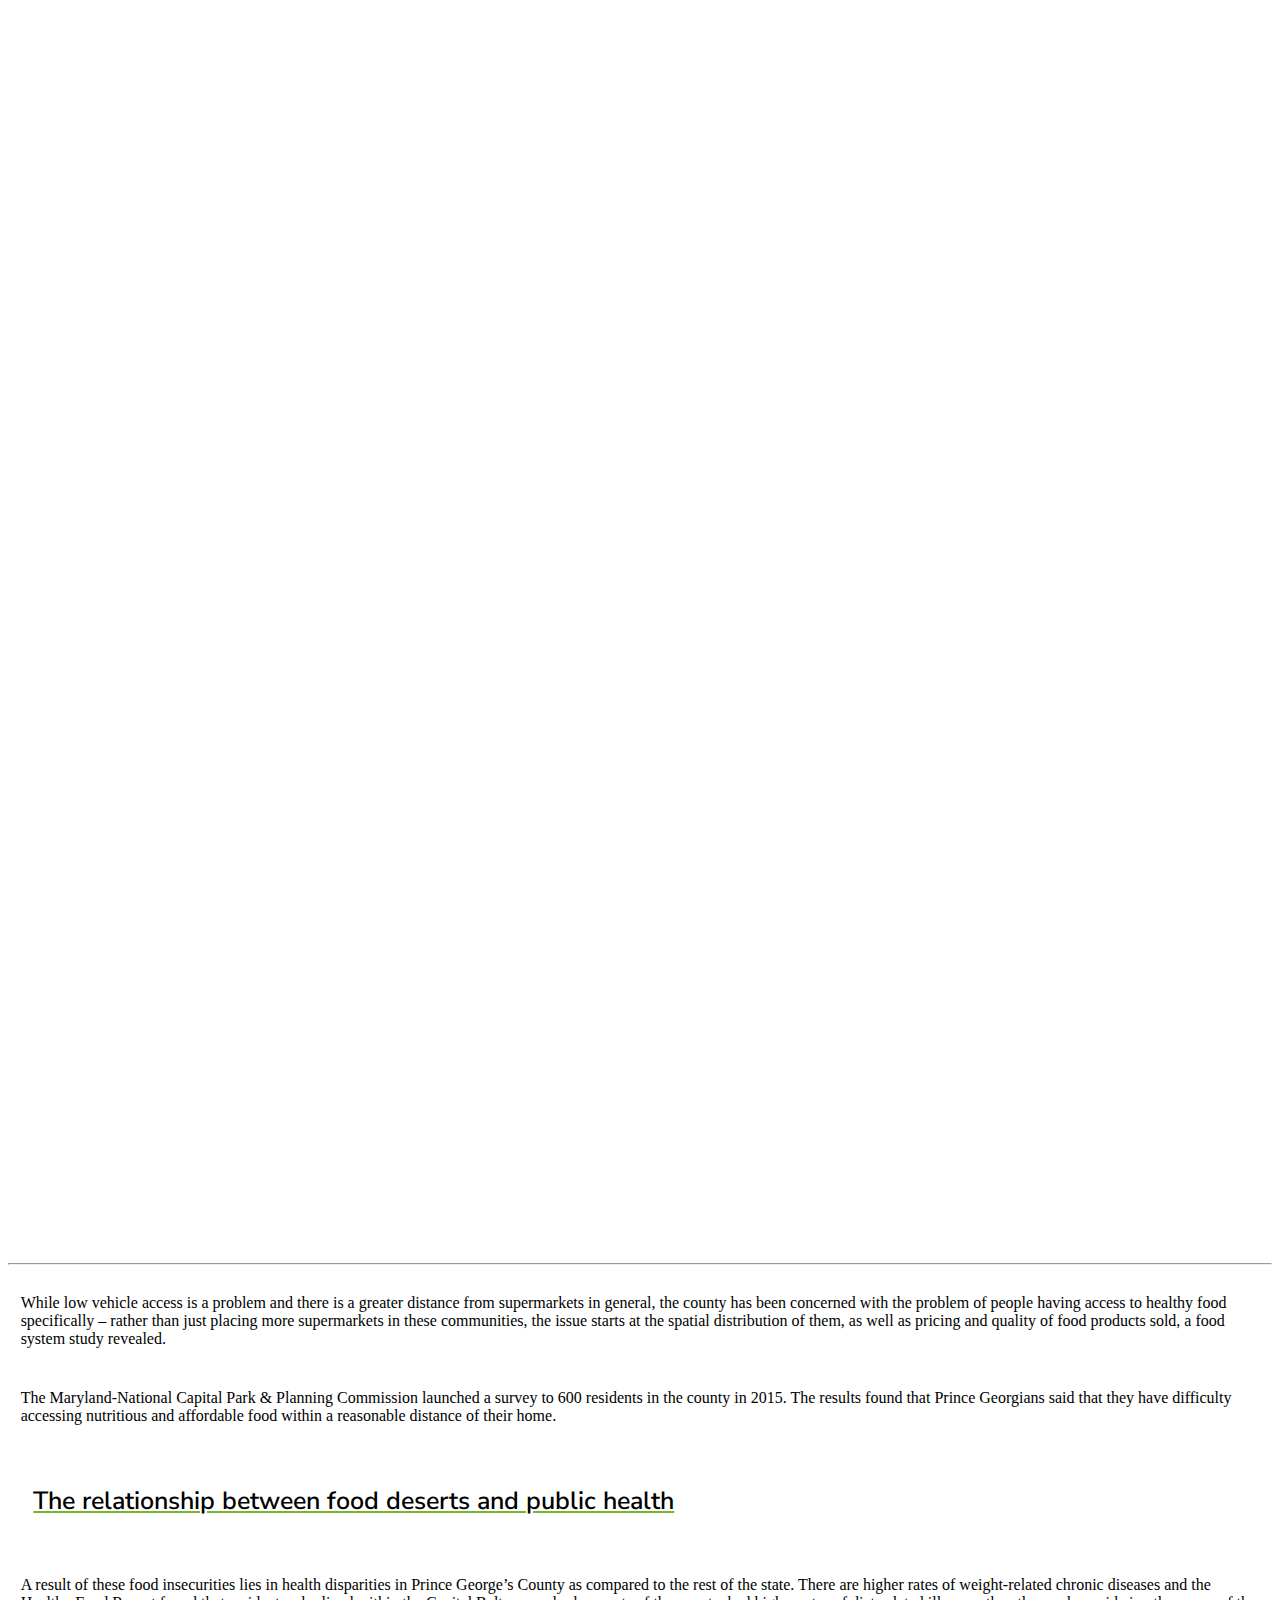
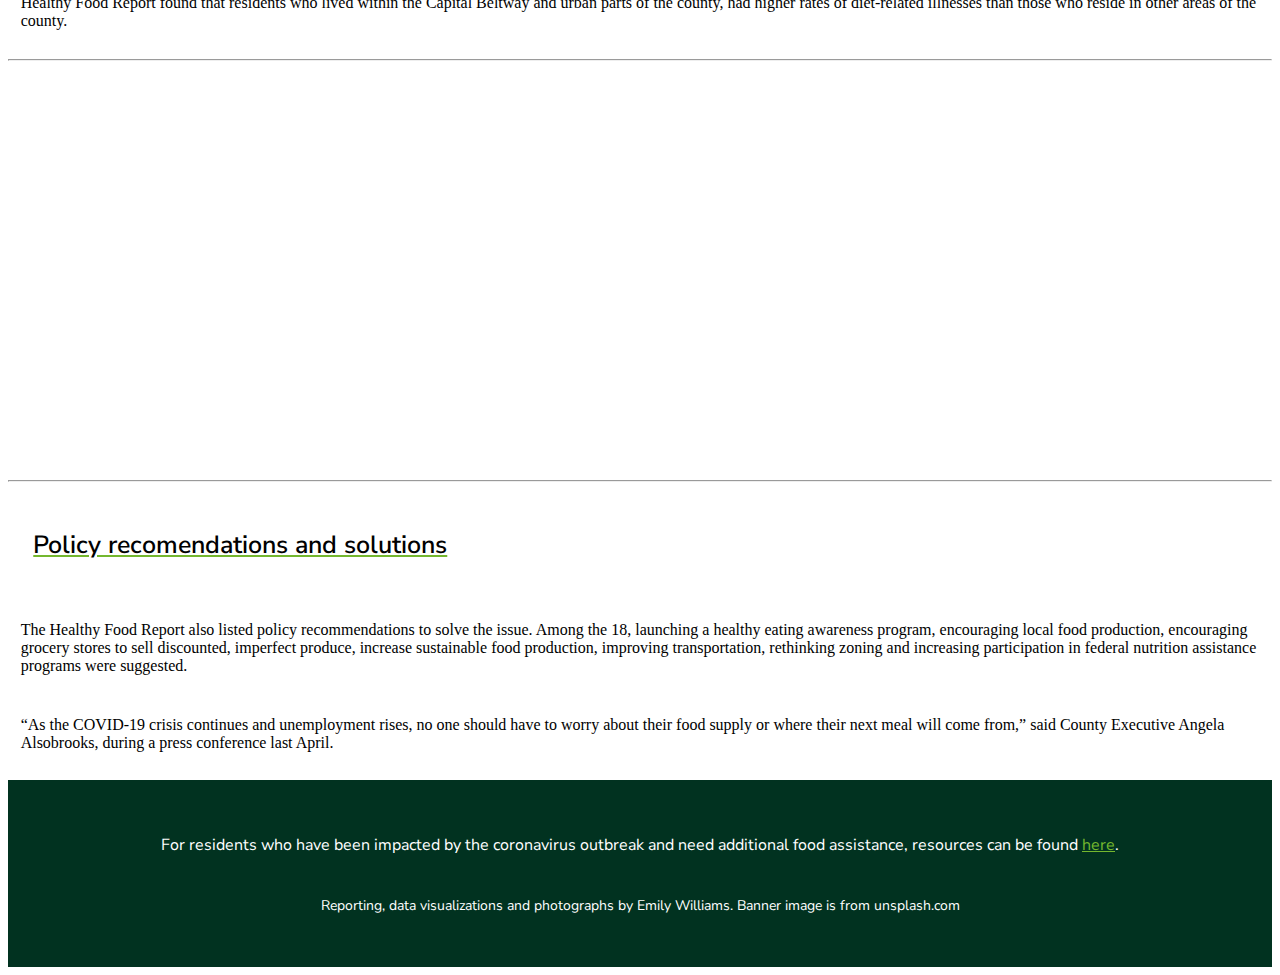
==== commit 804a8284: "styling info" ====
--- a/final/index.html
+++ b/final/index.html
@@ -38,11 +38,13 @@
                     <p>Prince George’s County, one of the most affluent predominantly Black jurisdictions in the country, remains an example of nationwide <a href="https://map.feedingamerica.org/">trends</a> of disparities in food accessibility with <a href="https://content.govdelivery.com/accounts/MDPGC/bulletins/23b57db">15 percent</a> of the region being considered a food desert.</p>
                     <p>Overall, <a href="https://www.feedingamerica.org/sites/default/files/research/map-the-meal-gap/2016/overall/MD_AllCounties_CDs_MMG_2016.pdf">14 percent</a> of the county’s population is food insecure, meaning that individuals have less access to healthy food due to low income or other financial constraints. Areas of the county have been identified as both food deserts and food swamps in recent years — an issue the county has been trying to resolve since 2013 with the creation of the Food Equity Council.</p>
                     <p>A food desert is a <a href="https://pgccouncil.us/540/Food-Desert-Relief-Plan">region</a> where residents have less access to affordable groceries and healthy food, affected by factors such as poverty, the absence of grocery stores within traveling distance and the lack of access to vehicles. Those within the Food Equity Council have given more urban areas of the county the nomenclature of “food swamp,” meaning a <a href="https://mdfoodsystemmap.org/wp-content/uploads/2013/01/Atlas_CLF-Food-Swamp_final.pdf">region</a> where there are more unhealthy foods to be easily accessed by residents, as compared to healthy foods.</p>
+
                 </div>
             </div>
-            <div class="info-box">
+            <hr>
             <div class="row">
                 <div class="offset-md-1 col-md-5">
+                    <div class="info-box">
                     <h4>Prince George's County Demographics</h4>
                     <p>Population: 909,327</p>
                     <hr>
@@ -64,13 +66,18 @@
                         <p>Persons per household: 2.86</p>
                         <hr>
                         <p>Persons without a vehicle: 9%</p>
+                        <p class="caption" id="data-caption">Data from the <a href="https://www.census.gov/quickfacts/fact/table/princegeorgescountymaryland/PST040219">U.S. Census</a> and <a href="https://mdfoodsystemmap.org/wp-content/uploads/2014/01/Prince-Georges-County1.pdf">Maryland Food System Map Project</a></p>
+                    </div>
                 </div>
                 <div class="offset-md-1 col-md-5">
                     <img src="images/giant.jpg" alt="Giant Food" class="img-fluid">
+                    <p class="caption">The Giant grocery store in Silver Spring on April 30.</p>
                     <img src="images/traderjoe.jpg" alt="Trader Joe's" class="img-fluid">
+                    <p class="caption">The Trader Joe's grocery store in Silver Spring on April 30.</p>
                     </div>
                 </div>
             </div>
+            <hr>
             <div class="row">
                 <div class="offset-md-2 col-md-8">
                     <h2>Measuring food inaccessibility and insecurity</h2>
@@ -79,7 +86,7 @@
                     <img src="images/usda-foodaccessibility-map.png" alt="A map of Prince George's County that depicts low access and low income at the 1 and 10 mile mark." class="img-fluid">
                     <p>Rhone added that in her research, she typically looks at the low income and access layers at 1 and 10 miles, with the low vehicle access layer. Some areas of the county are afflicted by both layers.</p>
                     <p>“These tracts could possibly be the worst off because they have a significant number of people that live far from a grocery store and don’t have access to a vehicle,” Rhone said.</p>
-                    <p>About 9 percent of the households in the county are without a vehicle, according to a food systems profile by the Maryland Food System Map and Johns Hopkins. Additionally, the problem exists in the ratio of unhealthy food outlets to healthier alternatives, and less the problem of accessibility – citing the fact that unhealthy food venues account for approximately 55 percent of all the food retail outlets in the targeted communities.</p>
+                    <p>About 9 percent of the households in the county are without a vehicle, according to a food systems profile by the Maryland Food System Map Project and Johns Hopkins. Additionally, the problem exists in the ratio of unhealthy food outlets to healthier alternatives, and less the problem of accessibility – citing the fact that unhealthy food venues account for approximately 55 percent of all the food retail outlets in the targeted communities.</p>
                     <p>Prince George’s County ranks the highest in the state for the amount of fast food chains, which is about 286, according to food systems profile. Moreover, placement of these unhealthier alternatives makes them more accessible than other options such as supermarkets.</p>
                 </div>
             </div>
--- a/final/css/style.css
+++ b/final/css/style.css
@@ -74,7 +74,7 @@
 .info-box {
 	background-color: #013220;
 	color: white;
-	padding-top: 3%;
+	padding: 3%;
 	font-family: 'Nunito Sans', sans-serif;
 }
 
@@ -85,10 +85,19 @@
 	font-size: 22px;
 }
 
-.info-box img {
-	padding: 5%;
+.caption {
+	font-size: 11px;
+	text-align: left;
+	font-family: 'Georgia';
 }
 
+.info-box a {
+	color: #74B72E;
+}
+
+#data-caption {
+text-align: left;
+}
 
 /* footer */
 
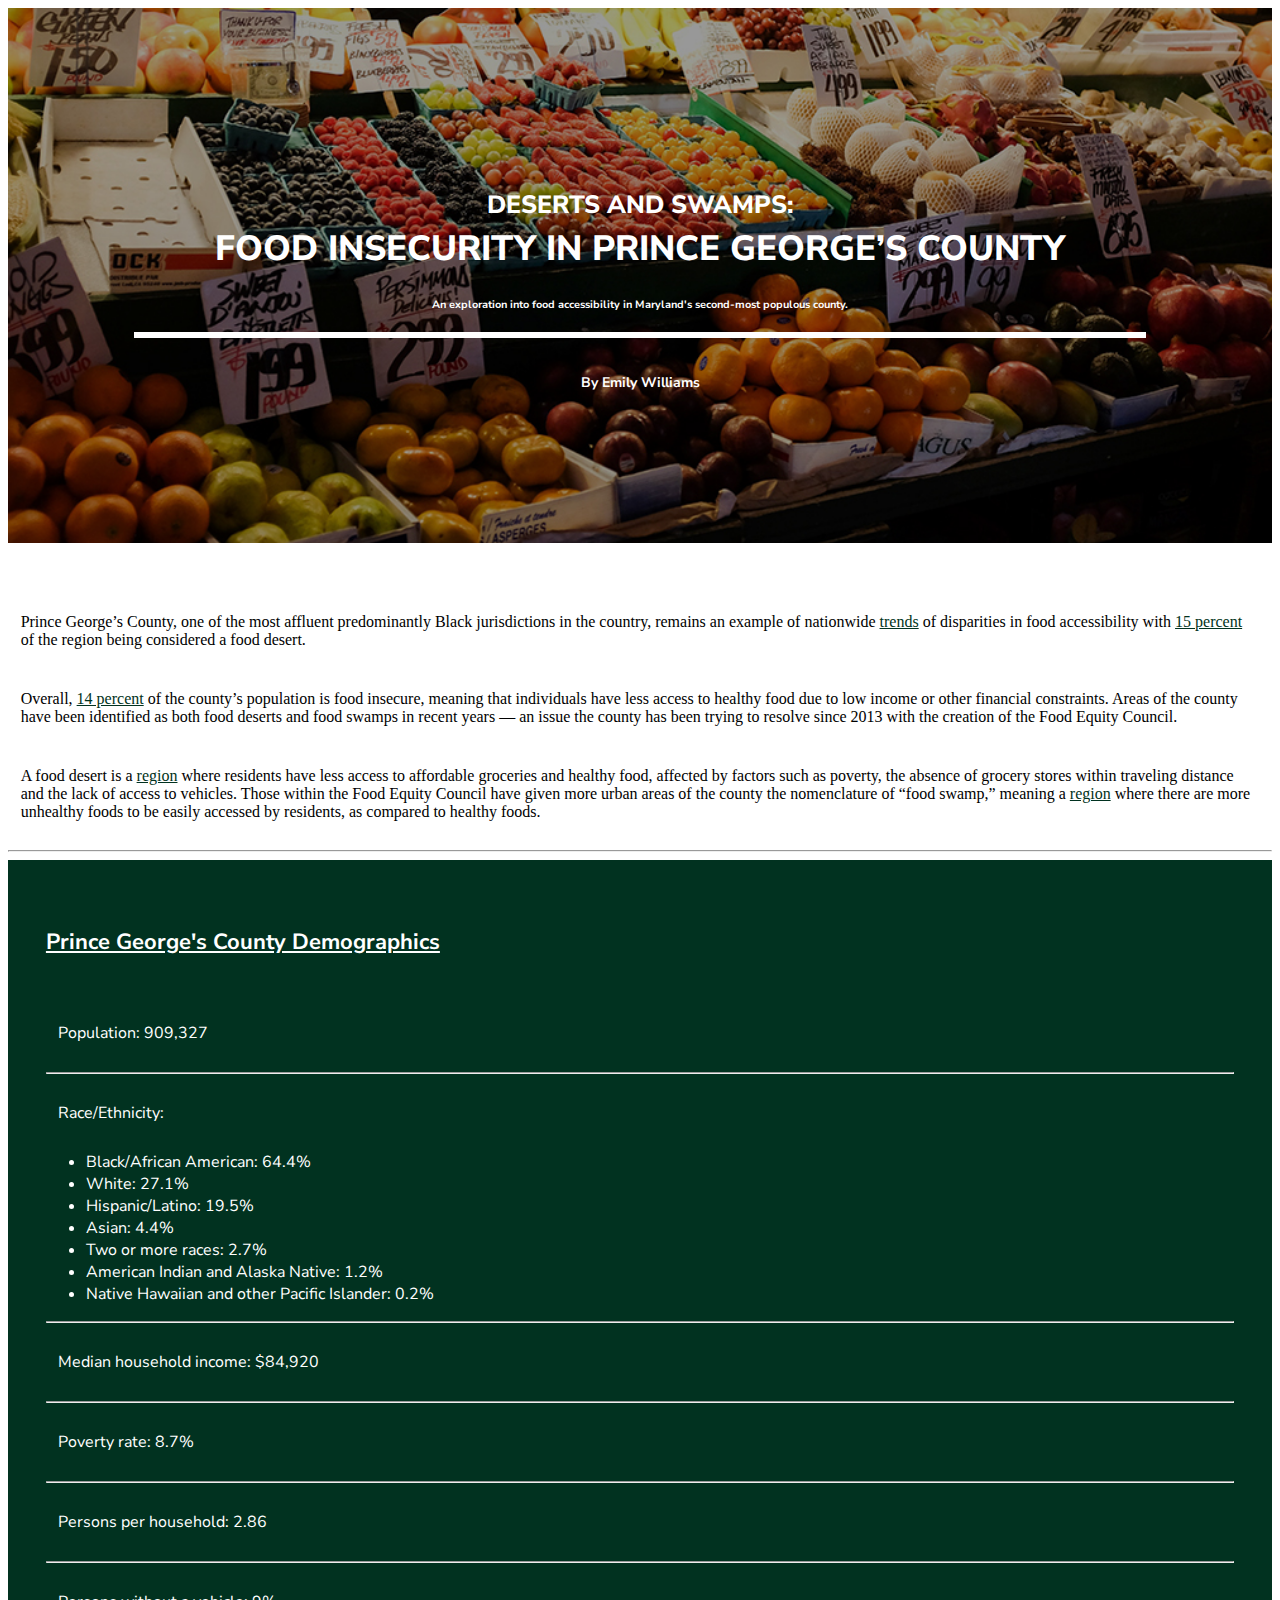
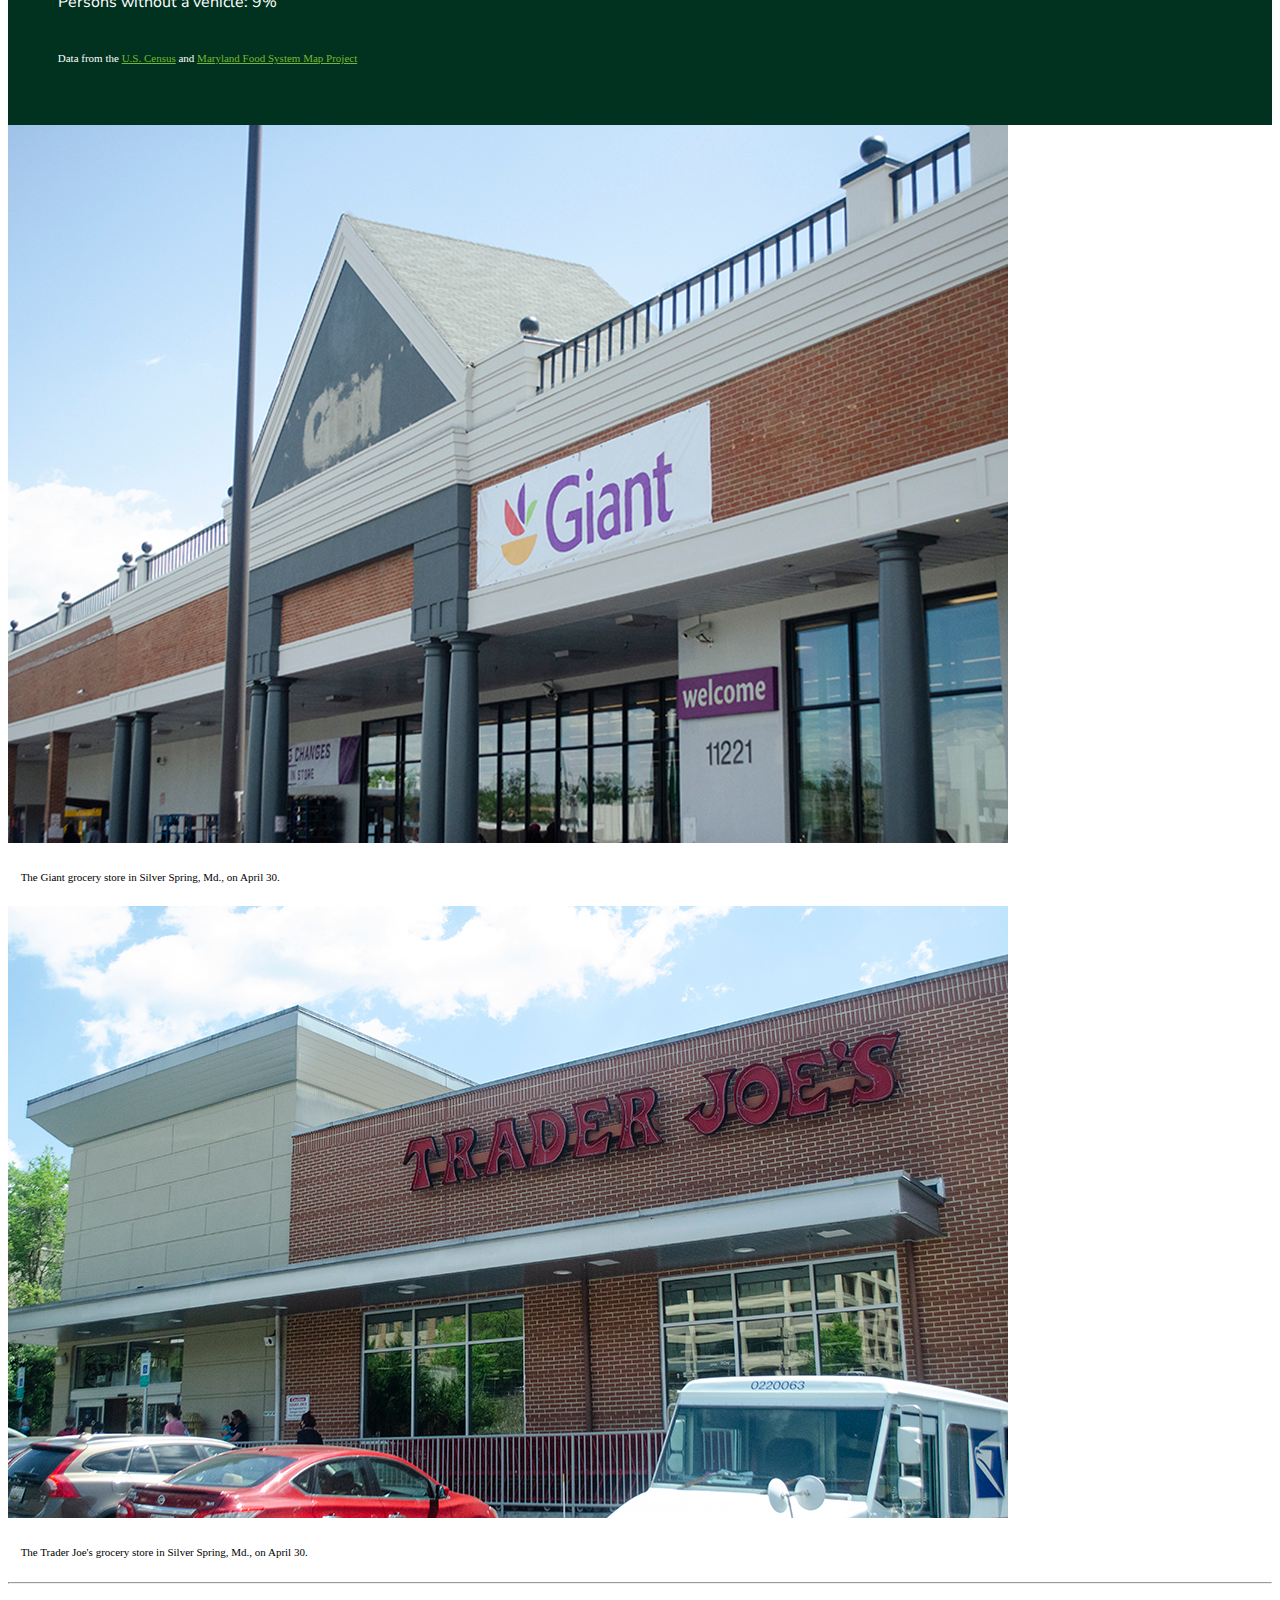
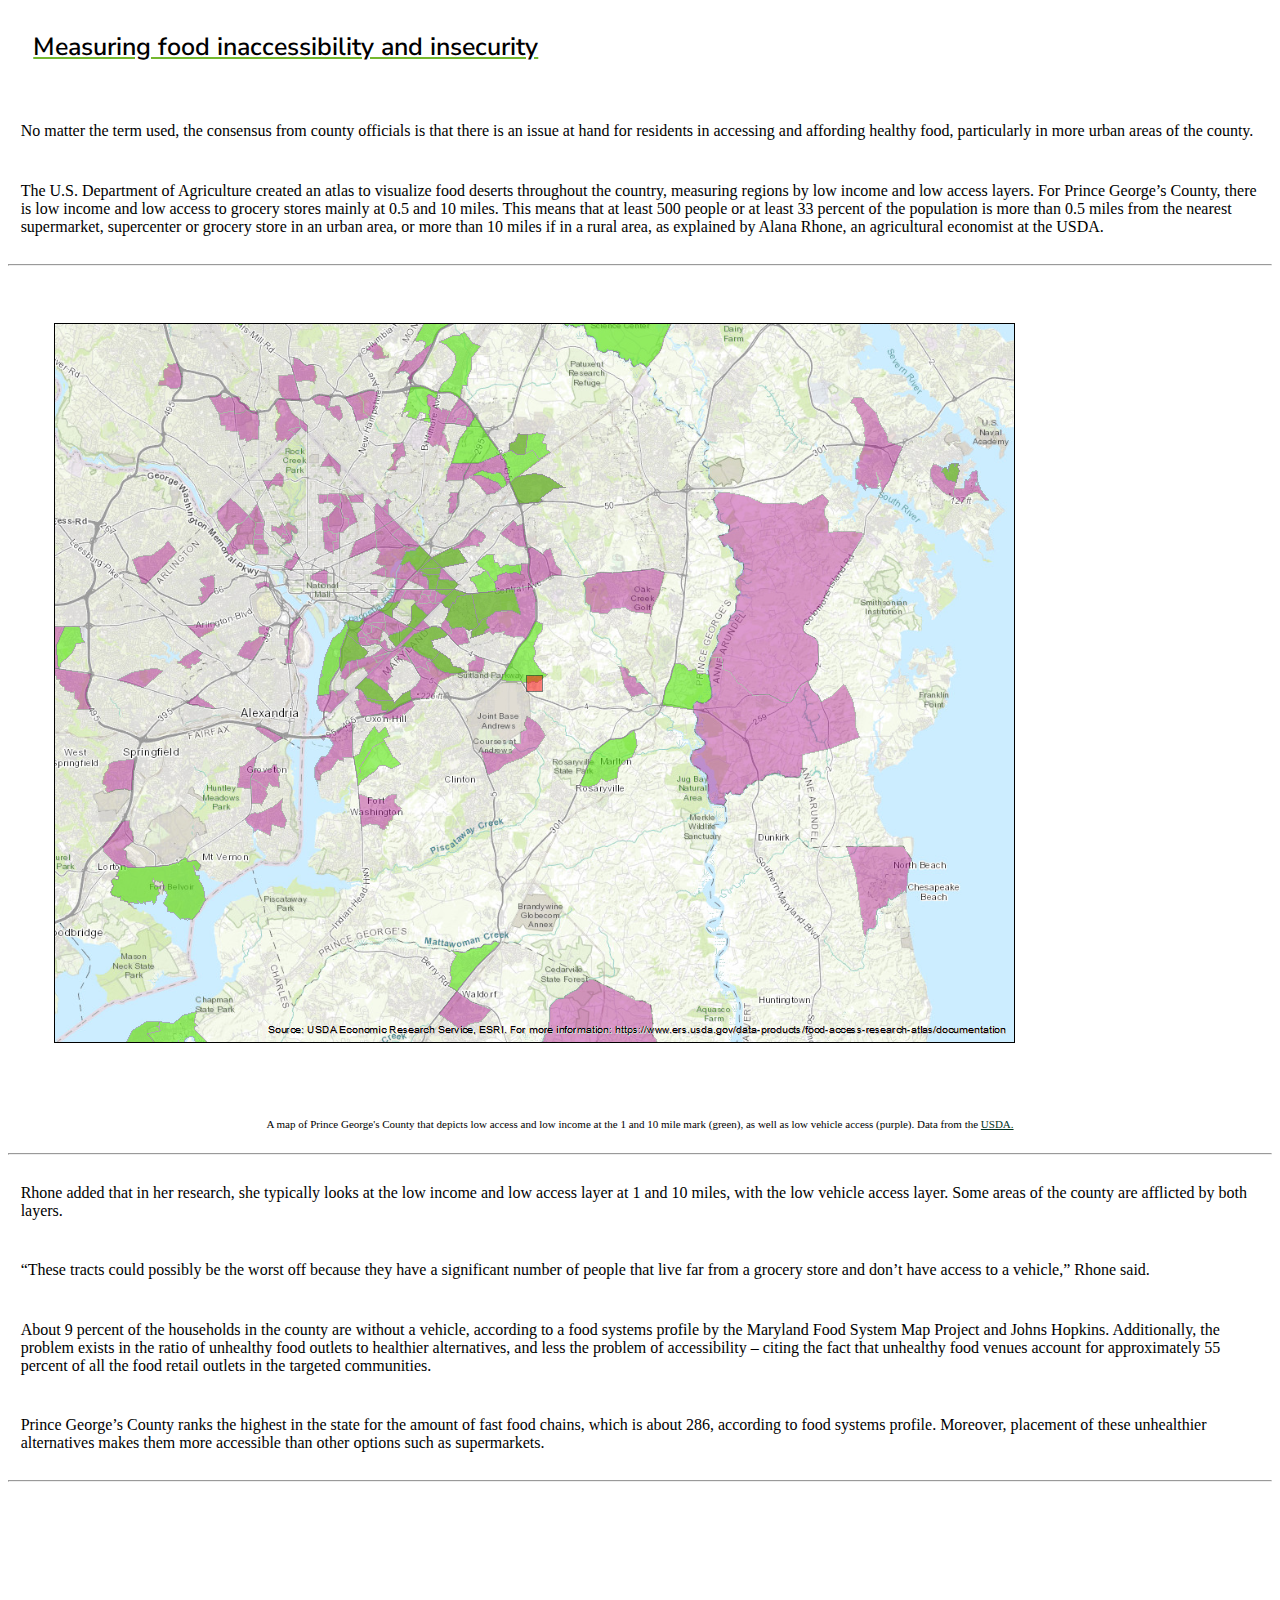
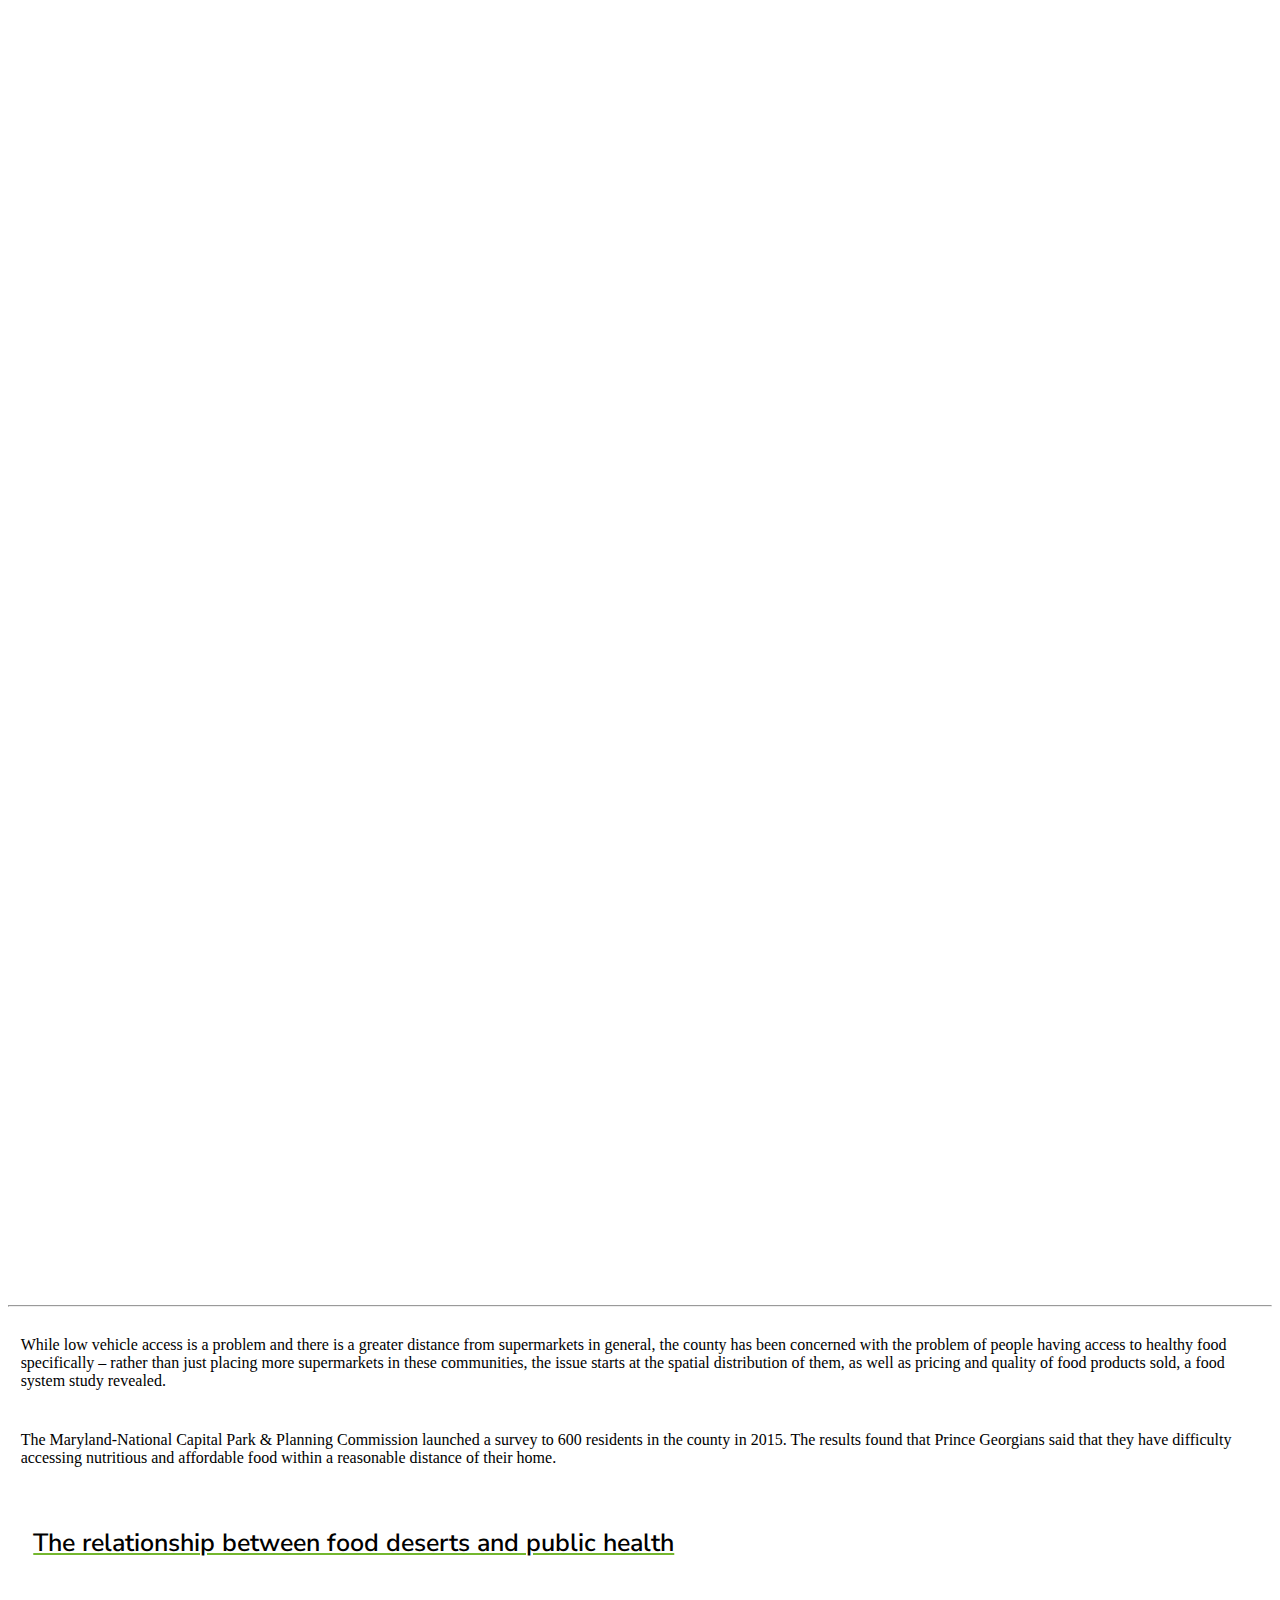
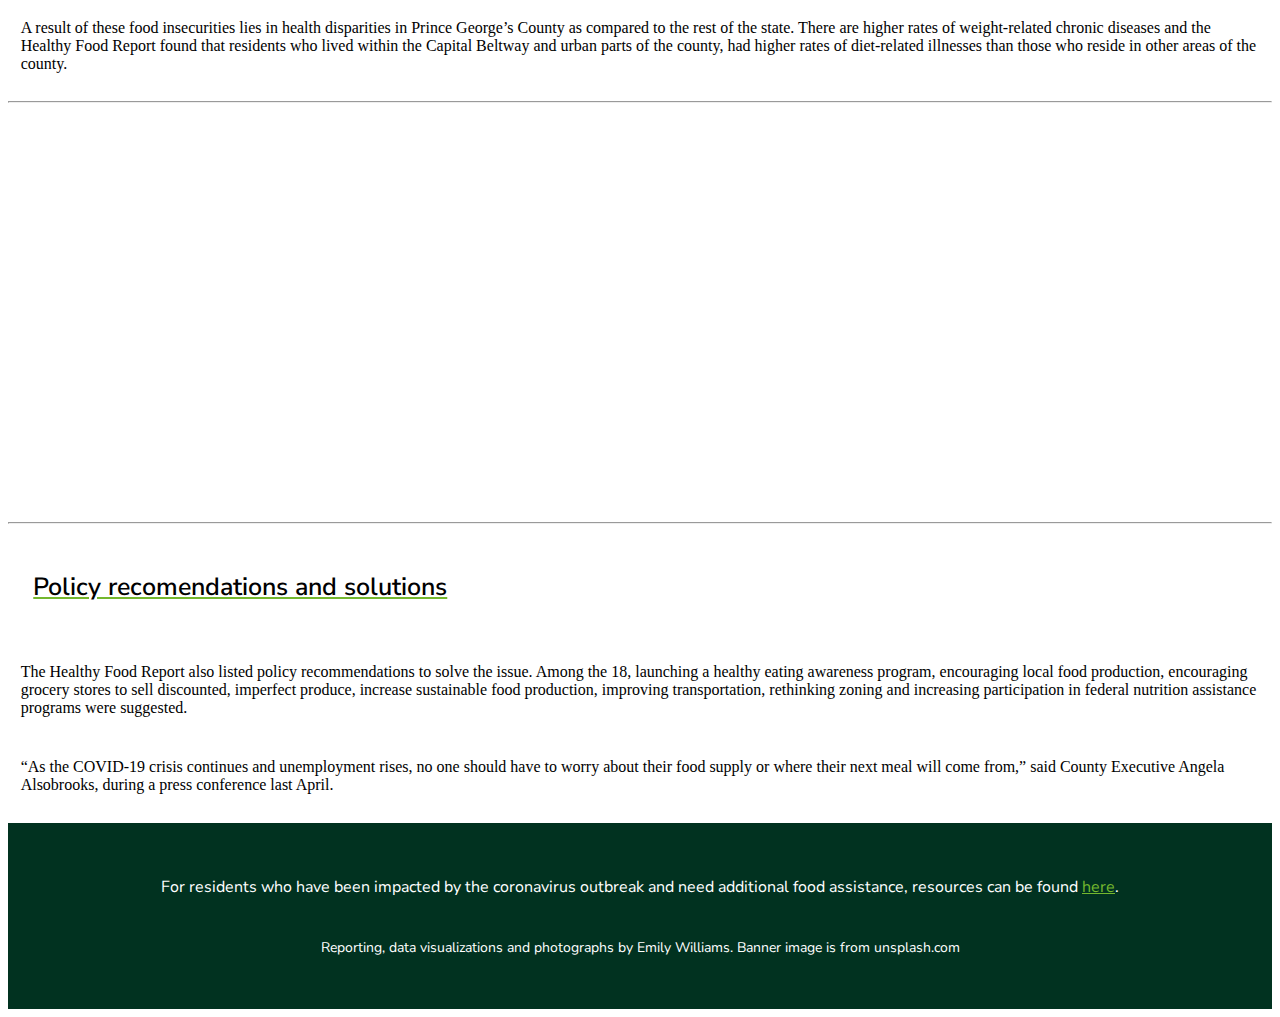
==== commit 38827d79: "fixing data vis" ====
--- a/final/index.html
+++ b/final/index.html
@@ -38,27 +38,26 @@
                     <p>Prince George’s County, one of the most affluent predominantly Black jurisdictions in the country, remains an example of nationwide <a href="https://map.feedingamerica.org/">trends</a> of disparities in food accessibility with <a href="https://content.govdelivery.com/accounts/MDPGC/bulletins/23b57db">15 percent</a> of the region being considered a food desert.</p>
                     <p>Overall, <a href="https://www.feedingamerica.org/sites/default/files/research/map-the-meal-gap/2016/overall/MD_AllCounties_CDs_MMG_2016.pdf">14 percent</a> of the county’s population is food insecure, meaning that individuals have less access to healthy food due to low income or other financial constraints. Areas of the county have been identified as both food deserts and food swamps in recent years — an issue the county has been trying to resolve since 2013 with the creation of the Food Equity Council.</p>
                     <p>A food desert is a <a href="https://pgccouncil.us/540/Food-Desert-Relief-Plan">region</a> where residents have less access to affordable groceries and healthy food, affected by factors such as poverty, the absence of grocery stores within traveling distance and the lack of access to vehicles. Those within the Food Equity Council have given more urban areas of the county the nomenclature of “food swamp,” meaning a <a href="https://mdfoodsystemmap.org/wp-content/uploads/2013/01/Atlas_CLF-Food-Swamp_final.pdf">region</a> where there are more unhealthy foods to be easily accessed by residents, as compared to healthy foods.</p>
-
                 </div>
             </div>
             <hr>
             <div class="row">
                 <div class="offset-md-1 col-md-5">
                     <div class="info-box">
-                    <h4>Prince George's County Demographics</h4>
-                    <p>Population: 909,327</p>
-                    <hr>
-                    <p>Race/Ethnicity:</p>
-                    <ul>
-                        <li>Black/African American: 64.4%</li>
-                        <li>White: 27.1%</li>
-                        <li>Hispanic/Latino: 19.5%</li>
-                        <li>Asian: 4.4%</li>
-                        <li>Two or more races: 2.7%</li>
-                        <li>American Indian and Alaska Native: 1.2%</li>
-                        <li>Native Hawaiian and other Pacific Islander: 0.2%</li>
-                    </ul>
-                    <hr>
+                        <h4>Prince George's County Demographics</h4>
+                        <p>Population: 909,327</p>
+                        <hr>
+                        <p>Race/Ethnicity:</p>
+                        <ul>
+                            <li>Black/African American: 64.4%</li>
+                            <li>White: 27.1%</li>
+                            <li>Hispanic/Latino: 19.5%</li>
+                            <li>Asian: 4.4%</li>
+                            <li>Two or more races: 2.7%</li>
+                            <li>American Indian and Alaska Native: 1.2%</li>
+                            <li>Native Hawaiian and other Pacific Islander: 0.2%</li>
+                        </ul>
+                        <hr>
                         <p>Median household income: $84,920</p>
                         <hr>
                         <p>Poverty rate: 8.7%</p>
@@ -66,89 +65,79 @@
                         <p>Persons per household: 2.86</p>
                         <hr>
                         <p>Persons without a vehicle: 9%</p>
-                        <p class="caption" id="data-caption">Data from the <a href="https://www.census.gov/quickfacts/fact/table/princegeorgescountymaryland/PST040219">U.S. Census</a> and <a href="https://mdfoodsystemmap.org/wp-content/uploads/2014/01/Prince-Georges-County1.pdf">Maryland Food System Map Project</a></p>
+                        <p class="caption">Data from the <a href="https://www.census.gov/quickfacts/fact/table/princegeorgescountymaryland/PST040219">U.S. Census</a> and <a href="https://mdfoodsystemmap.org/wp-content/uploads/2014/01/Prince-Georges-County1.pdf">Maryland Food System Map Project</a></p>
                     </div>
                 </div>
                 <div class="offset-md-1 col-md-5">
                     <img src="images/giant.jpg" alt="Giant Food" class="img-fluid">
-                    <p class="caption">The Giant grocery store in Silver Spring on April 30.</p>
+                    <p class="caption">The Giant grocery store in Silver Spring, Md., on April 30.</p>
                     <img src="images/traderjoe.jpg" alt="Trader Joe's" class="img-fluid">
-                    <p class="caption">The Trader Joe's grocery store in Silver Spring on April 30.</p>
-                    </div>
+                    <p class="caption">The Trader Joe's grocery store in Silver Spring, Md., on April 30.</p>
                 </div>
             </div>
-            <hr>
-            <div class="row">
-                <div class="offset-md-2 col-md-8">
-                    <h2>Measuring food inaccessibility and insecurity</h2>
-                    <p>No matter the term used, the consensus from county officials is that there is an issue at hand for residents in accessing and affording healthy food, particularly in more urban areas of the county.</p>
-                    <p>The U.S. Department of Agriculture created an atlas to visualize food deserts throughout the country, measuring regions by low income and low access layers. For Prince George’s County, there is low income and low access to grocery stores mainly at 0.5 and 10 miles. This means that at least 500 people or at least 33 percent of the population is more than 0.5 miles from the nearest supermarket, supercenter or grocery store in an urban area, or more than 10 miles if in a rural area, as explained by Alana Rhone, an agricultural economist at the USDA.</p>
-                    <img src="images/usda-foodaccessibility-map.png" alt="A map of Prince George's County that depicts low access and low income at the 1 and 10 mile mark." class="img-fluid">
-                    <p>Rhone added that in her research, she typically looks at the low income and access layers at 1 and 10 miles, with the low vehicle access layer. Some areas of the county are afflicted by both layers.</p>
-                    <p>“These tracts could possibly be the worst off because they have a significant number of people that live far from a grocery store and don’t have access to a vehicle,” Rhone said.</p>
-                    <p>About 9 percent of the households in the county are without a vehicle, according to a food systems profile by the Maryland Food System Map Project and Johns Hopkins. Additionally, the problem exists in the ratio of unhealthy food outlets to healthier alternatives, and less the problem of accessibility – citing the fact that unhealthy food venues account for approximately 55 percent of all the food retail outlets in the targeted communities.</p>
-                    <p>Prince George’s County ranks the highest in the state for the amount of fast food chains, which is about 286, according to food systems profile. Moreover, placement of these unhealthier alternatives makes them more accessible than other options such as supermarkets.</p>
-                </div>
+        </div>
+        <hr>
+        <div class="row">
+            <div class="offset-md-2 col-md-8">
+                <h2>Measuring food inaccessibility and insecurity</h2>
+                <p>No matter the term used, the consensus from county officials is that there is an issue at hand for residents in accessing and affording healthy food, particularly in more urban areas of the county.</p>
+                <p>The U.S. Department of Agriculture created an atlas to visualize food deserts throughout the country, measuring regions by low income and low access layers. For Prince George’s County, there is low income and low access to grocery stores mainly at 0.5 and 10 miles. This means that at least 500 people or at least 33 percent of the population is more than 0.5 miles from the nearest supermarket, supercenter or grocery store in an urban area, or more than 10 miles if in a rural area, as explained by Alana Rhone, an agricultural economist at the USDA.</p>
+                <hr>
+                <img src="images/usda-map.png" alt="A map of Prince George's County that depicts low access and low income at the 1 and 10 mile mark, as well as low vehicle access." class="img-fluid">
+                <p class="caption" id="usda-caption">A map of Prince George's County that depicts low access and low income at the 1 and 10 mile mark (green), as well as low vehicle access (purple). Data from the <a href="https://www.ers.usda.gov/data-products/food-access-research-atlas/go-to-the-atlas/">USDA.</a></p>
+                <hr>
+                <p>Rhone added that in her research, she typically looks at the low income and low access layer at 1 and 10 miles, with the low vehicle access layer. Some areas of the county are afflicted by both layers.</p>
+                <p>“These tracts could possibly be the worst off because they have a significant number of people that live far from a grocery store and don’t have access to a vehicle,” Rhone said.</p>
+                <p>About 9 percent of the households in the county are without a vehicle, according to a food systems profile by the Maryland Food System Map Project and Johns Hopkins. Additionally, the problem exists in the ratio of unhealthy food outlets to healthier alternatives, and less the problem of accessibility – citing the fact that unhealthy food venues account for approximately 55 percent of all the food retail outlets in the targeted communities.</p>
+                <p>Prince George’s County ranks the highest in the state for the amount of fast food chains, which is about 286, according to food systems profile. Moreover, placement of these unhealthier alternatives makes them more accessible than other options such as supermarkets.</p>
             </div>
-            <hr>
-            <div class="row">
-                <div class="offset-md-1 col-md-5">
-                    <iframe title="Food Insecurity Rate by Maryland County" aria-label="Bar Chart" id="datawrapper-chart-sIWUl" src="https://datawrapper.dwcdn.net/sIWUl/1/" scrolling="no" frameborder="0" style="width: 0; min-width: 100% !important; border: none;" height="743"></iframe>
-                    <script type="text/javascript">
-                    ! function() {
-                        "use strict";
-                        window.addEventListener("message", (function(a) {
-                            if (void 0 !== a.data["datawrapper-height"])
-                                for (var e in a.data["datawrapper-height"]) {
-                                    var t = document.getElementById("datawrapper-chart-" + e) || document.querySelector("iframe[src*='" + e + "']");
-                                    t && (t.style.height = a.data["datawrapper-height"][e] + "px")
-                                }
-                        }))
-                    }();
-                    </script>
-                </div>
-                <div class="offset-md-1 col-md-5">
-                    <iframe title="Likely Income Eligibility for Federal Nutrition Assistance" aria-label="Split Bars" id="datawrapper-chart-06eUC" src="https://datawrapper.dwcdn.net/06eUC/2/" scrolling="no" frameborder="0" style="width: 0; min-width: 100% !important; border: none;" height="685"></iframe>
-                    <script type="text/javascript">
-                    ! function() {
-                        "use strict";
-                        window.addEventListener("message", (function(a) {
-                            if (void 0 !== a.data["datawrapper-height"])
-                                for (var e in a.data["datawrapper-height"]) {
-                                    var t = document.getElementById("datawrapper-chart-" + e) || document.querySelector("iframe[src*='" + e + "']");
-                                    t && (t.style.height = a.data["datawrapper-height"][e] + "px")
-                                }
-                        }))
-                    }();
-                    </script>
-                </div>
+        </div>
+        <hr>
+        <div class="row">
+            <div class="offset-md-1 col-md-5">
+                <iframe title="Food Insecurity Rate by Maryland County" aria-label="Bar Chart" id="datawrapper-chart-sIWUl" src="https://datawrapper.dwcdn.net/sIWUl/3/" scrolling="no" frameborder="0" style="width: 0; min-width: 100% !important; border: none;" height="714"></iframe>
+                <script type="text/javascript">
+                ! function() {
+                    "use strict";
+                    window.addEventListener("message", (function(a) {
+                        if (void 0 !== a.data["datawrapper-height"])
+                            for (var e in a.data["datawrapper-height"]) {
+                                var t = document.getElementById("datawrapper-chart-" + e) || document.querySelector("iframe[src*='" + e + "']");
+                                t && (t.style.height = a.data["datawrapper-height"][e] + "px")
+                            }
+                    }))
+                }();
+                </script>
             </div>
-            <hr>
-            <div class="row">
-                <div class="offset-md-2 col-md-8">
-                    <p>While low vehicle access is a problem and there is a greater distance from supermarkets in general, the county has been concerned with the problem of people having access to healthy food specifically – rather than just placing more supermarkets in these communities, the issue starts at the spatial distribution of them, as well as pricing and quality of food products sold, a food system study revealed.</p>
-                    <p>The Maryland-National Capital Park & Planning Commission launched a survey to 600 residents in the county in 2015. The results found that Prince Georgians said that they have difficulty accessing nutritious and affordable food within a reasonable distance of their home.</p>
-                    <h2>The relationship between food deserts and public health</h2>
-                    <p>A result of these food insecurities lies in health disparities in Prince George’s County as compared to the rest of the state. There are higher rates of weight-related chronic diseases and the Healthy Food Report found that residents who lived within the Capital Beltway and urban parts of the county, had higher rates of diet-related illnesses than those who reside in other areas of the county.</p>
-                    <hr>
-                    <iframe title="Health Statistics" aria-label="Grouped Bars" id="datawrapper-chart-HaqzO" src="https://datawrapper.dwcdn.net/HaqzO/1/" scrolling="no" frameborder="0" style="width: 0; min-width: 100% !important; border: none;" height="399"></iframe>
-                    <script type="text/javascript">
-                    ! function() {
-                        "use strict";
-                        window.addEventListener("message", (function(a) {
-                            if (void 0 !== a.data["datawrapper-height"])
-                                for (var e in a.data["datawrapper-height"]) {
-                                    var t = document.getElementById("datawrapper-chart-" + e) || document.querySelector("iframe[src*='" + e + "']");
-                                    t && (t.style.height = a.data["datawrapper-height"][e] + "px")
-                                }
-                        }))
-                    }();
-                    </script>
-                    <hr>
-                    <h2>Policy recomendations and solutions</h2>
-                    <p>The Healthy Food Report also listed policy recommendations to solve the issue. Among the 18, launching a healthy eating awareness program, encouraging local food production, encouraging grocery stores to sell discounted, imperfect produce, increase sustainable food production, improving transportation, rethinking zoning and increasing participation in federal nutrition assistance programs were suggested.</p>
-                    <p>“As the COVID-19 crisis continues and unemployment rises, no one should have to worry about their food supply or where their next meal will come from,” said County Executive Angela Alsobrooks, during a press conference last April.</p>
-                </div>
+            <div class="offset-md-1 col-md-5">
+                <iframe title="Likely Income Eligibility for Federal Nutrition Assistance" aria-label="Split Bars" id="datawrapper-chart-06eUC" src="https://datawrapper.dwcdn.net/06eUC/3/" scrolling="no" frameborder="0" style="width: 0; min-width: 100% !important; border: none;" height="685"></iframe>
+                <script type="text/javascript">
+                ! function() { "use strict";
+                    window.addEventListener("message", (function(a) { if (void 0 !== a.data["datawrapper-height"])
+                            for (var e in a.data["datawrapper-height"]) { var t = document.getElementById("datawrapper-chart-" + e) || document.querySelector("iframe[src*='" + e + "']");
+                                t && (t.style.height = a.data["datawrapper-height"][e] + "px") } })) }();
+                </script>
+            </div>
+        </div>
+        <hr>
+        <div class="row">
+            <div class="offset-md-2 col-md-8">
+                <p>While low vehicle access is a problem and there is a greater distance from supermarkets in general, the county has been concerned with the problem of people having access to healthy food specifically – rather than just placing more supermarkets in these communities, the issue starts at the spatial distribution of them, as well as pricing and quality of food products sold, a food system study revealed.</p>
+                <p>The Maryland-National Capital Park & Planning Commission launched a survey to 600 residents in the county in 2015. The results found that Prince Georgians said that they have difficulty accessing nutritious and affordable food within a reasonable distance of their home.</p>
+                <h2>The relationship between food deserts and public health</h2>
+                <p>A result of these food insecurities lies in health disparities in Prince George’s County as compared to the rest of the state. There are higher rates of weight-related chronic diseases and the Healthy Food Report found that residents who lived within the Capital Beltway and urban parts of the county, had higher rates of diet-related illnesses than those who reside in other areas of the county.</p>
+                <hr>
+                <iframe title="Health Statistics of Prince George's County Compared to the State of Maryland" aria-label="Grouped Bars" id="datawrapper-chart-HaqzO" src="https://datawrapper.dwcdn.net/HaqzO/2/" scrolling="no" frameborder="0" style="width: 0; min-width: 100% !important; border: none;" height="399"></iframe>
+                <script type="text/javascript">
+                ! function() { "use strict";
+                    window.addEventListener("message", (function(a) { if (void 0 !== a.data["datawrapper-height"])
+                            for (var e in a.data["datawrapper-height"]) { var t = document.getElementById("datawrapper-chart-" + e) || document.querySelector("iframe[src*='" + e + "']");
+                                t && (t.style.height = a.data["datawrapper-height"][e] + "px") } })) }();
+                </script>
+                <hr>
+                <h2>Policy recomendations and solutions</h2>
+                <p>The Healthy Food Report also listed policy recommendations to solve the issue. Among the 18, launching a healthy eating awareness program, encouraging local food production, encouraging grocery stores to sell discounted, imperfect produce, increase sustainable food production, improving transportation, rethinking zoning and increasing participation in federal nutrition assistance programs were suggested.</p>
+                <p>“As the COVID-19 crisis continues and unemployment rises, no one should have to worry about their food supply or where their next meal will come from,” said County Executive Angela Alsobrooks, during a press conference last April.</p>
             </div>
         </div>
         <!--footer-->
--- a/final/css/style.css
+++ b/final/css/style.css
@@ -17,6 +17,17 @@
 a {
 	color: #013220;
 }
+
+.caption {
+	font-size: 11px;
+	text-align: left;
+	font-family: 'Georgia';
+}
+
+#usda-caption {
+	text-align: center;
+}
+
 
 /* banner */
 .banner-text {
@@ -85,18 +96,8 @@
 	font-size: 22px;
 }
 
-.caption {
-	font-size: 11px;
-	text-align: left;
-	font-family: 'Georgia';
-}
-
 .info-box a {
 	color: #74B72E;
-}
-
-#data-caption {
-text-align: left;
 }
 
 /* footer */
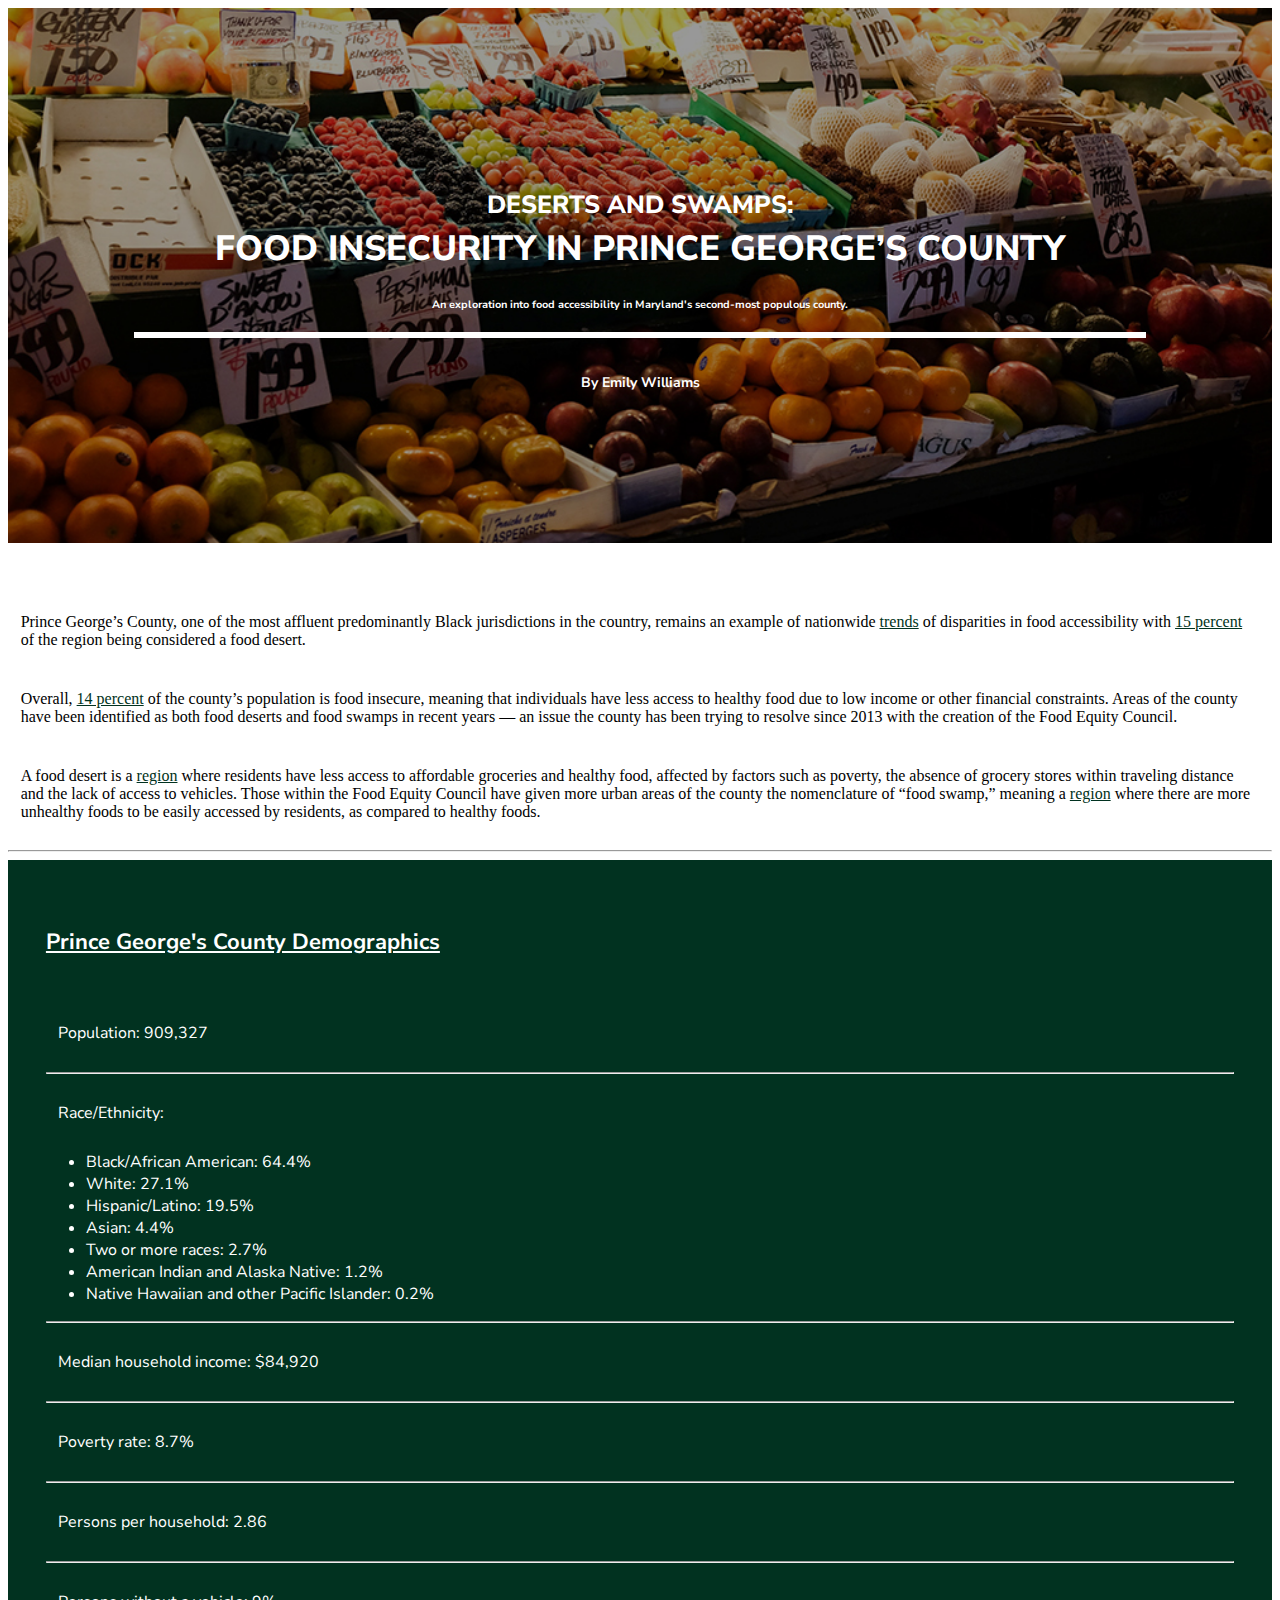
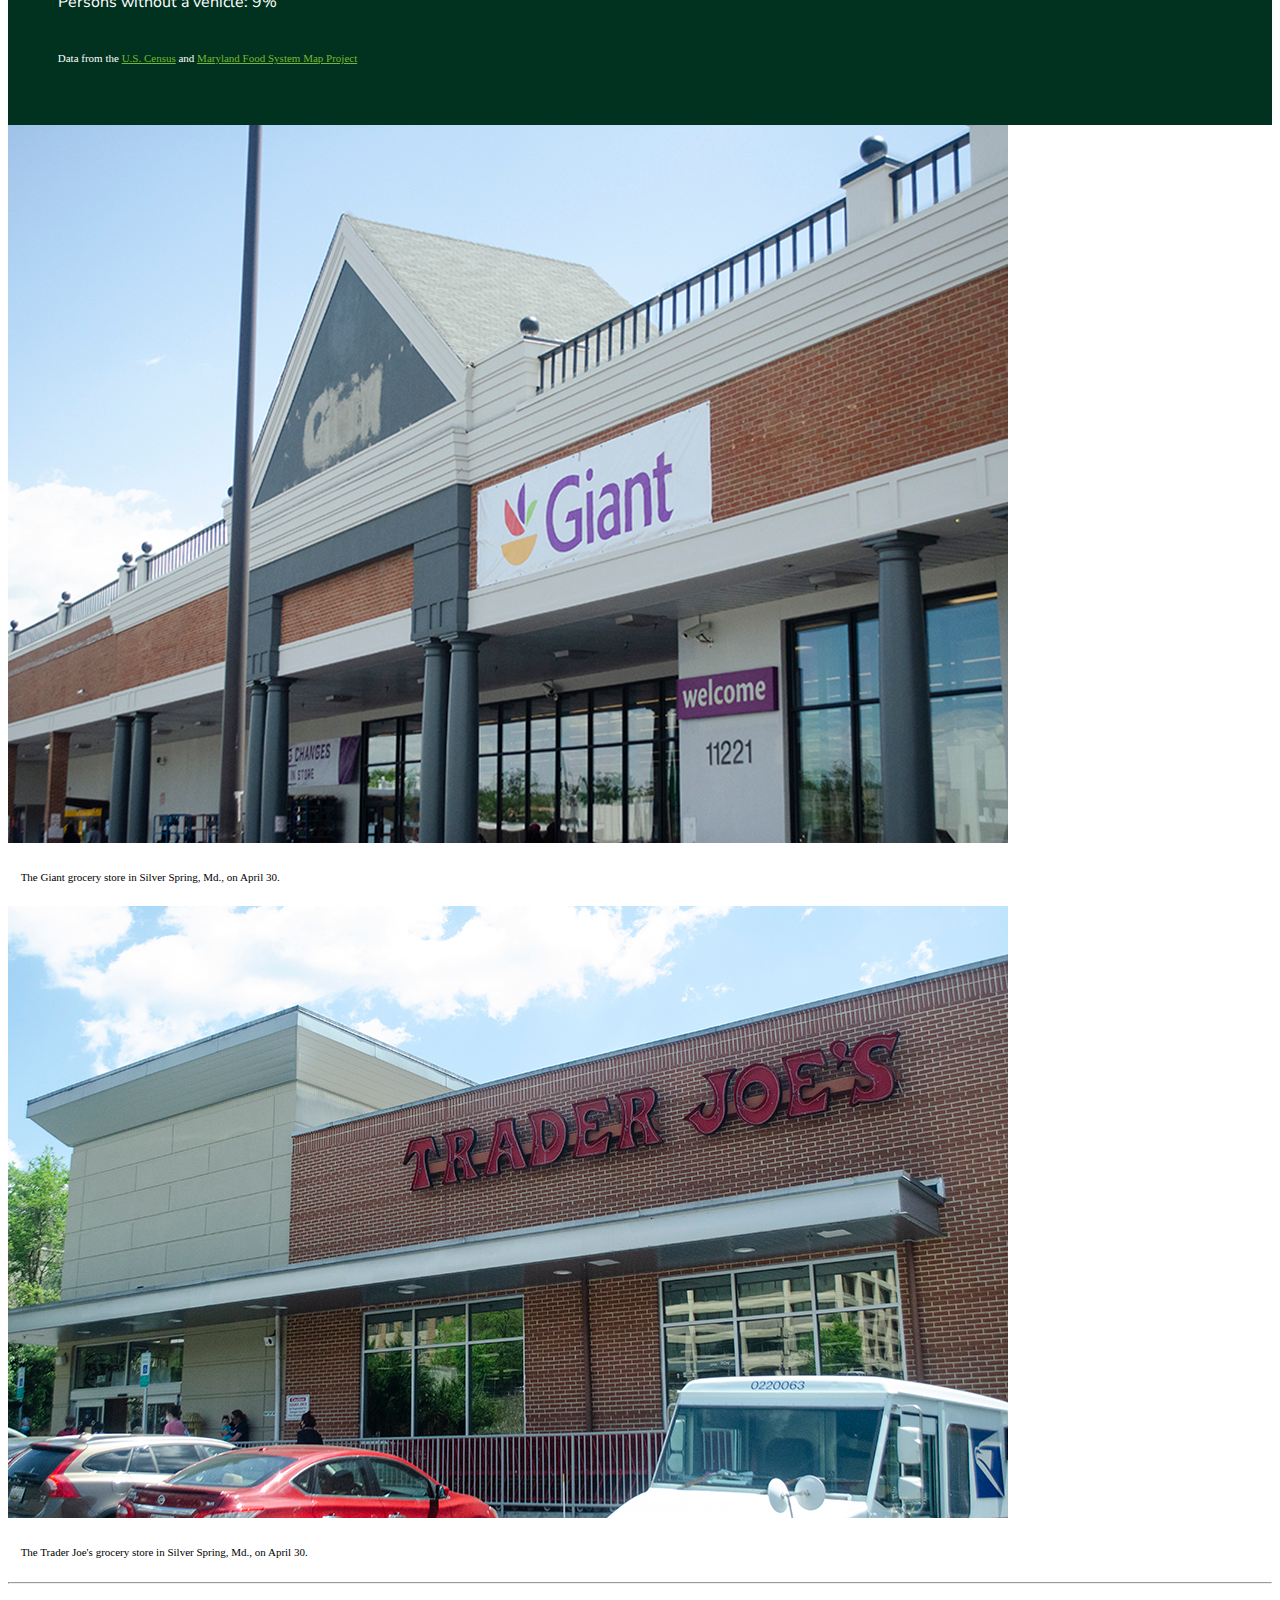
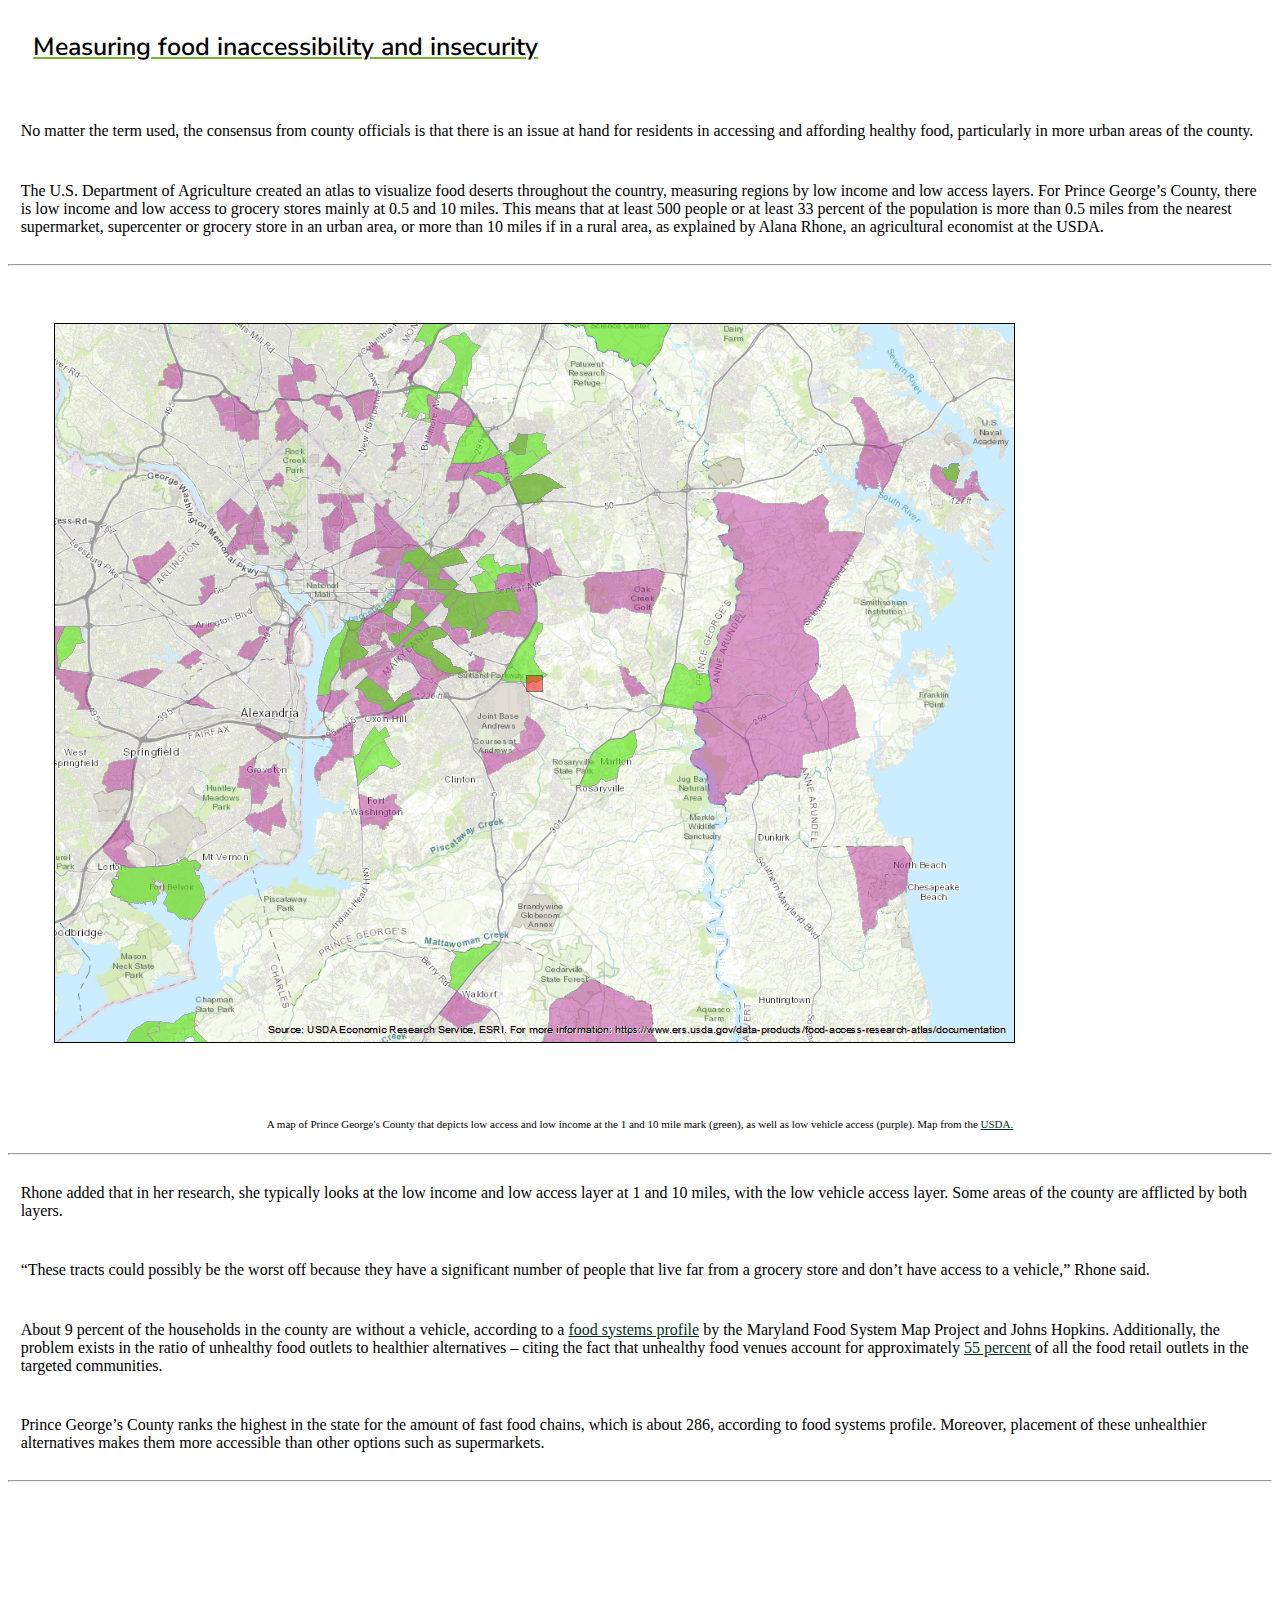
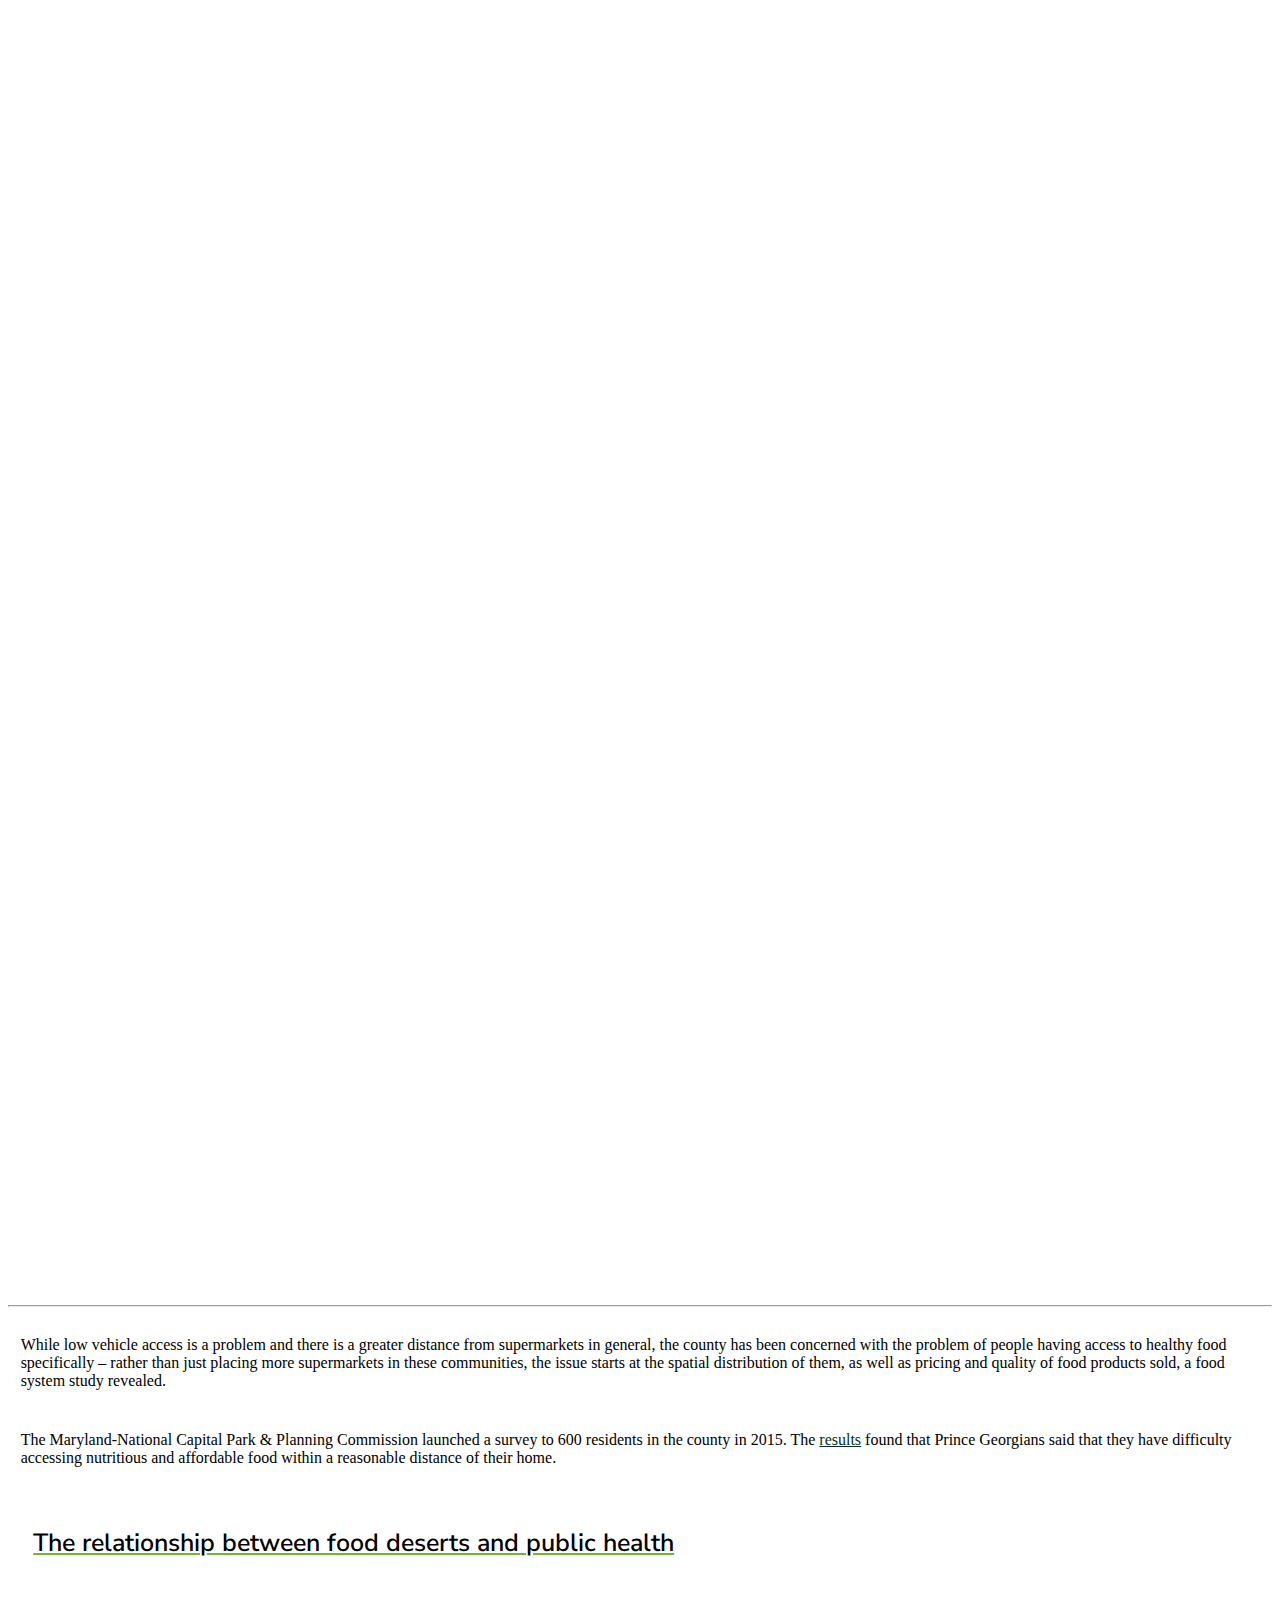
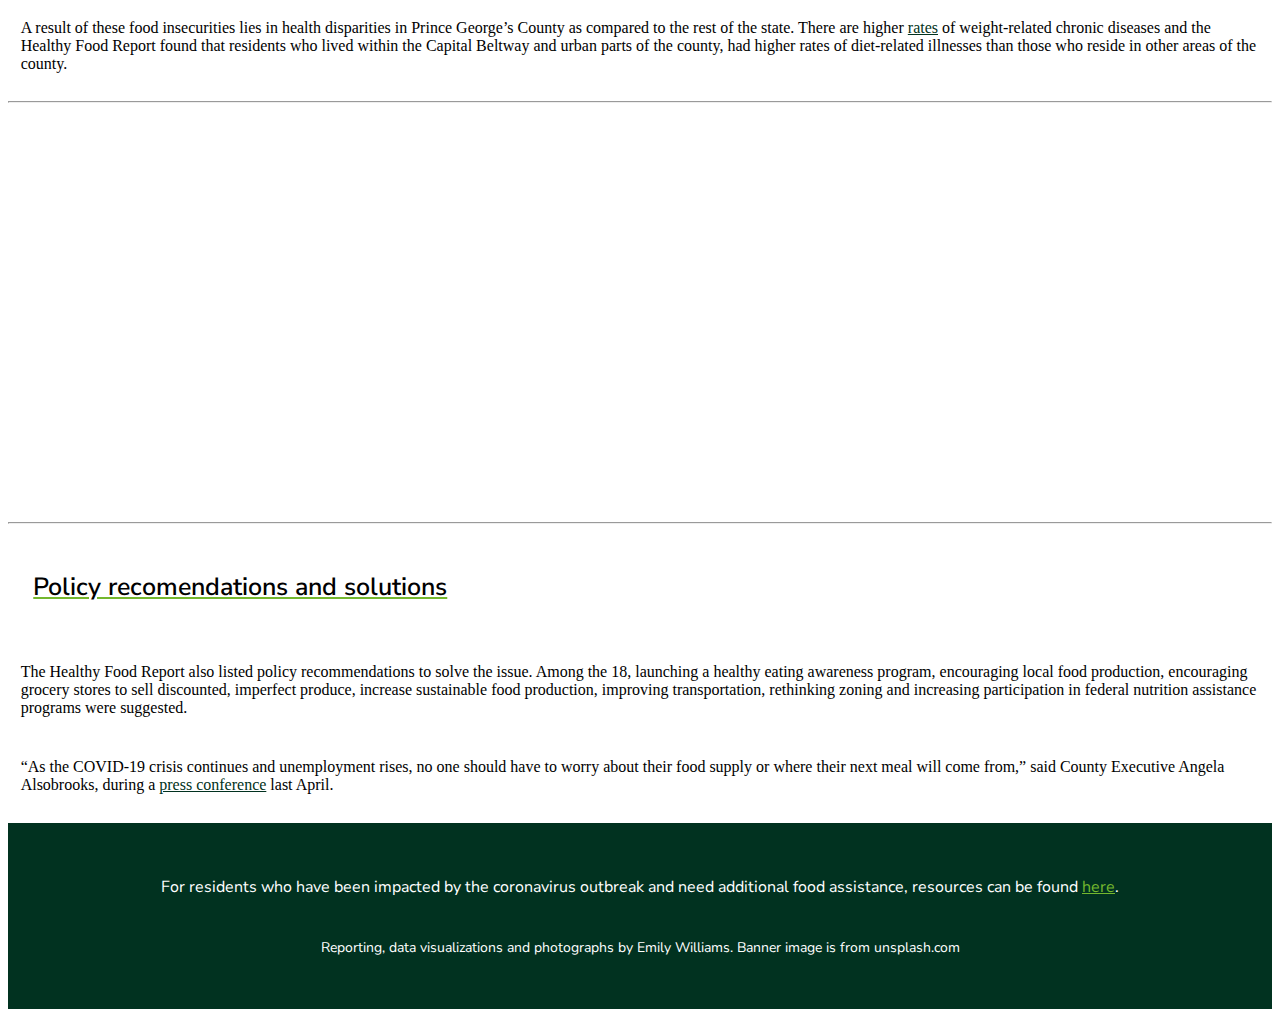
==== commit 6e02d3d3: "a tags and media queries" ====
--- a/final/index.html
+++ b/final/index.html
@@ -84,11 +84,11 @@
                 <p>The U.S. Department of Agriculture created an atlas to visualize food deserts throughout the country, measuring regions by low income and low access layers. For Prince George’s County, there is low income and low access to grocery stores mainly at 0.5 and 10 miles. This means that at least 500 people or at least 33 percent of the population is more than 0.5 miles from the nearest supermarket, supercenter or grocery store in an urban area, or more than 10 miles if in a rural area, as explained by Alana Rhone, an agricultural economist at the USDA.</p>
                 <hr>
                 <img src="images/usda-map.png" alt="A map of Prince George's County that depicts low access and low income at the 1 and 10 mile mark, as well as low vehicle access." class="img-fluid">
-                <p class="caption" id="usda-caption">A map of Prince George's County that depicts low access and low income at the 1 and 10 mile mark (green), as well as low vehicle access (purple). Data from the <a href="https://www.ers.usda.gov/data-products/food-access-research-atlas/go-to-the-atlas/">USDA.</a></p>
+                <p class="caption" id="usda-caption">A map of Prince George's County that depicts low access and low income at the 1 and 10 mile mark (green), as well as low vehicle access (purple). Map from the <a href="https://www.ers.usda.gov/data-products/food-access-research-atlas/go-to-the-atlas/">USDA.</a></p>
                 <hr>
                 <p>Rhone added that in her research, she typically looks at the low income and low access layer at 1 and 10 miles, with the low vehicle access layer. Some areas of the county are afflicted by both layers.</p>
                 <p>“These tracts could possibly be the worst off because they have a significant number of people that live far from a grocery store and don’t have access to a vehicle,” Rhone said.</p>
-                <p>About 9 percent of the households in the county are without a vehicle, according to a food systems profile by the Maryland Food System Map Project and Johns Hopkins. Additionally, the problem exists in the ratio of unhealthy food outlets to healthier alternatives, and less the problem of accessibility – citing the fact that unhealthy food venues account for approximately 55 percent of all the food retail outlets in the targeted communities.</p>
+                <p>About 9 percent of the households in the county are without a vehicle, according to a <a href="https://mdfoodsystemmap.org/wp-content/uploads/2014/01/Prince-Georges-County1.pdf">food systems profile</a> by the Maryland Food System Map Project and Johns Hopkins. Additionally, the problem exists in the ratio of unhealthy food outlets to healthier alternatives – citing the fact that unhealthy food venues account for approximately <a href="https://healthyfoodpolicyproject.org/case-studies/prince-georges-county-md">55 percent</a> of all the food retail outlets in the targeted communities.</p>
                 <p>Prince George’s County ranks the highest in the state for the amount of fast food chains, which is about 286, according to food systems profile. Moreover, placement of these unhealthier alternatives makes them more accessible than other options such as supermarkets.</p>
             </div>
         </div>
@@ -97,47 +97,31 @@
             <div class="offset-md-1 col-md-5">
                 <iframe title="Food Insecurity Rate by Maryland County" aria-label="Bar Chart" id="datawrapper-chart-sIWUl" src="https://datawrapper.dwcdn.net/sIWUl/3/" scrolling="no" frameborder="0" style="width: 0; min-width: 100% !important; border: none;" height="714"></iframe>
                 <script type="text/javascript">
-                ! function() {
-                    "use strict";
-                    window.addEventListener("message", (function(a) {
-                        if (void 0 !== a.data["datawrapper-height"])
-                            for (var e in a.data["datawrapper-height"]) {
-                                var t = document.getElementById("datawrapper-chart-" + e) || document.querySelector("iframe[src*='" + e + "']");
-                                t && (t.style.height = a.data["datawrapper-height"][e] + "px")
-                            }
-                    }))
-                }();
-                </script>
-            </div>
-            <div class="offset-md-1 col-md-5">
-                <iframe title="Likely Income Eligibility for Federal Nutrition Assistance" aria-label="Split Bars" id="datawrapper-chart-06eUC" src="https://datawrapper.dwcdn.net/06eUC/3/" scrolling="no" frameborder="0" style="width: 0; min-width: 100% !important; border: none;" height="685"></iframe>
-                <script type="text/javascript">
                 ! function() { "use strict";
                     window.addEventListener("message", (function(a) { if (void 0 !== a.data["datawrapper-height"])
                             for (var e in a.data["datawrapper-height"]) { var t = document.getElementById("datawrapper-chart-" + e) || document.querySelector("iframe[src*='" + e + "']");
                                 t && (t.style.height = a.data["datawrapper-height"][e] + "px") } })) }();
                 </script>
             </div>
+            <div class="offset-md-1 col-md-5">
+               <iframe title="Likely Income Eligibility for Federal Nutrition Assistance" aria-label="Split Bars" id="datawrapper-chart-06eUC" src="https://datawrapper.dwcdn.net/06eUC/3/" scrolling="no" frameborder="0" style="width: 0; min-width: 100% !important; border: none;" height="685"></iframe><script type="text/javascript">!function(){"use strict";window.addEventListener("message",(function(a){if(void 0!==a.data["datawrapper-height"])for(var e in a.data["datawrapper-height"]){var t=document.getElementById("datawrapper-chart-"+e)||document.querySelector("iframe[src*='"+e+"']");t&&(t.style.height=a.data["datawrapper-height"][e]+"px")}}))}();
+</script>
+            </div>
         </div>
         <hr>
         <div class="row">
             <div class="offset-md-2 col-md-8">
                 <p>While low vehicle access is a problem and there is a greater distance from supermarkets in general, the county has been concerned with the problem of people having access to healthy food specifically – rather than just placing more supermarkets in these communities, the issue starts at the spatial distribution of them, as well as pricing and quality of food products sold, a food system study revealed.</p>
-                <p>The Maryland-National Capital Park & Planning Commission launched a survey to 600 residents in the county in 2015. The results found that Prince Georgians said that they have difficulty accessing nutritious and affordable food within a reasonable distance of their home.</p>
+                <p>The Maryland-National Capital Park & Planning Commission launched a survey to 600 residents in the county in 2015. The <a href="https://issuu.com/mncppc/docs/food_system_study">results</a> found that Prince Georgians said that they have difficulty accessing nutritious and affordable food within a reasonable distance of their home.</p>
                 <h2>The relationship between food deserts and public health</h2>
-                <p>A result of these food insecurities lies in health disparities in Prince George’s County as compared to the rest of the state. There are higher rates of weight-related chronic diseases and the Healthy Food Report found that residents who lived within the Capital Beltway and urban parts of the county, had higher rates of diet-related illnesses than those who reside in other areas of the county.</p>
+                <p>A result of these food insecurities lies in health disparities in Prince George’s County as compared to the rest of the state. There are higher <a href="https://healthyfoodpolicyproject.org/case-studies/prince-georges-county-md">rates</a> of weight-related chronic diseases and the Healthy Food Report found that residents who lived within the Capital Beltway and urban parts of the county, had higher rates of diet-related illnesses than those who reside in other areas of the county.</p>
                 <hr>
-                <iframe title="Health Statistics of Prince George's County Compared to the State of Maryland" aria-label="Grouped Bars" id="datawrapper-chart-HaqzO" src="https://datawrapper.dwcdn.net/HaqzO/2/" scrolling="no" frameborder="0" style="width: 0; min-width: 100% !important; border: none;" height="399"></iframe>
-                <script type="text/javascript">
-                ! function() { "use strict";
-                    window.addEventListener("message", (function(a) { if (void 0 !== a.data["datawrapper-height"])
-                            for (var e in a.data["datawrapper-height"]) { var t = document.getElementById("datawrapper-chart-" + e) || document.querySelector("iframe[src*='" + e + "']");
-                                t && (t.style.height = a.data["datawrapper-height"][e] + "px") } })) }();
-                </script>
+                <iframe title="Health Statistics of Prince George's County Compared to the State of Maryland" aria-label="Grouped Bars" id="datawrapper-chart-HaqzO" src="https://datawrapper.dwcdn.net/HaqzO/2/" scrolling="no" frameborder="0" style="width: 0; min-width: 100% !important; border: none;" height="399"></iframe><script type="text/javascript">!function(){"use strict";window.addEventListener("message",(function(a){if(void 0!==a.data["datawrapper-height"])for(var e in a.data["datawrapper-height"]){var t=document.getElementById("datawrapper-chart-"+e)||document.querySelector("iframe[src*='"+e+"']");t&&(t.style.height=a.data["datawrapper-height"][e]+"px")}}))}();
+</script>
                 <hr>
                 <h2>Policy recomendations and solutions</h2>
                 <p>The Healthy Food Report also listed policy recommendations to solve the issue. Among the 18, launching a healthy eating awareness program, encouraging local food production, encouraging grocery stores to sell discounted, imperfect produce, increase sustainable food production, improving transportation, rethinking zoning and increasing participation in federal nutrition assistance programs were suggested.</p>
-                <p>“As the COVID-19 crisis continues and unemployment rises, no one should have to worry about their food supply or where their next meal will come from,” said County Executive Angela Alsobrooks, during a press conference last April.</p>
+                <p>“As the COVID-19 crisis continues and unemployment rises, no one should have to worry about their food supply or where their next meal will come from,” said County Executive Angela Alsobrooks, during a <a href="https://www.youtube.com/watch?v=u07oG-nNKc4">press conference</a> last April.</p>
             </div>
         </div>
         <!--footer-->
--- a/final/css/style.css
+++ b/final/css/style.css
@@ -123,8 +123,14 @@
 
 /* media queries */
 
-@media (max-width:576px) {
+@media (max-width: 576px) {
     h6 {
         border: 0px;
     }
+}
+
+@media (max-width: 768px) {
+	img {
+		padding: 3%;
+	}
 }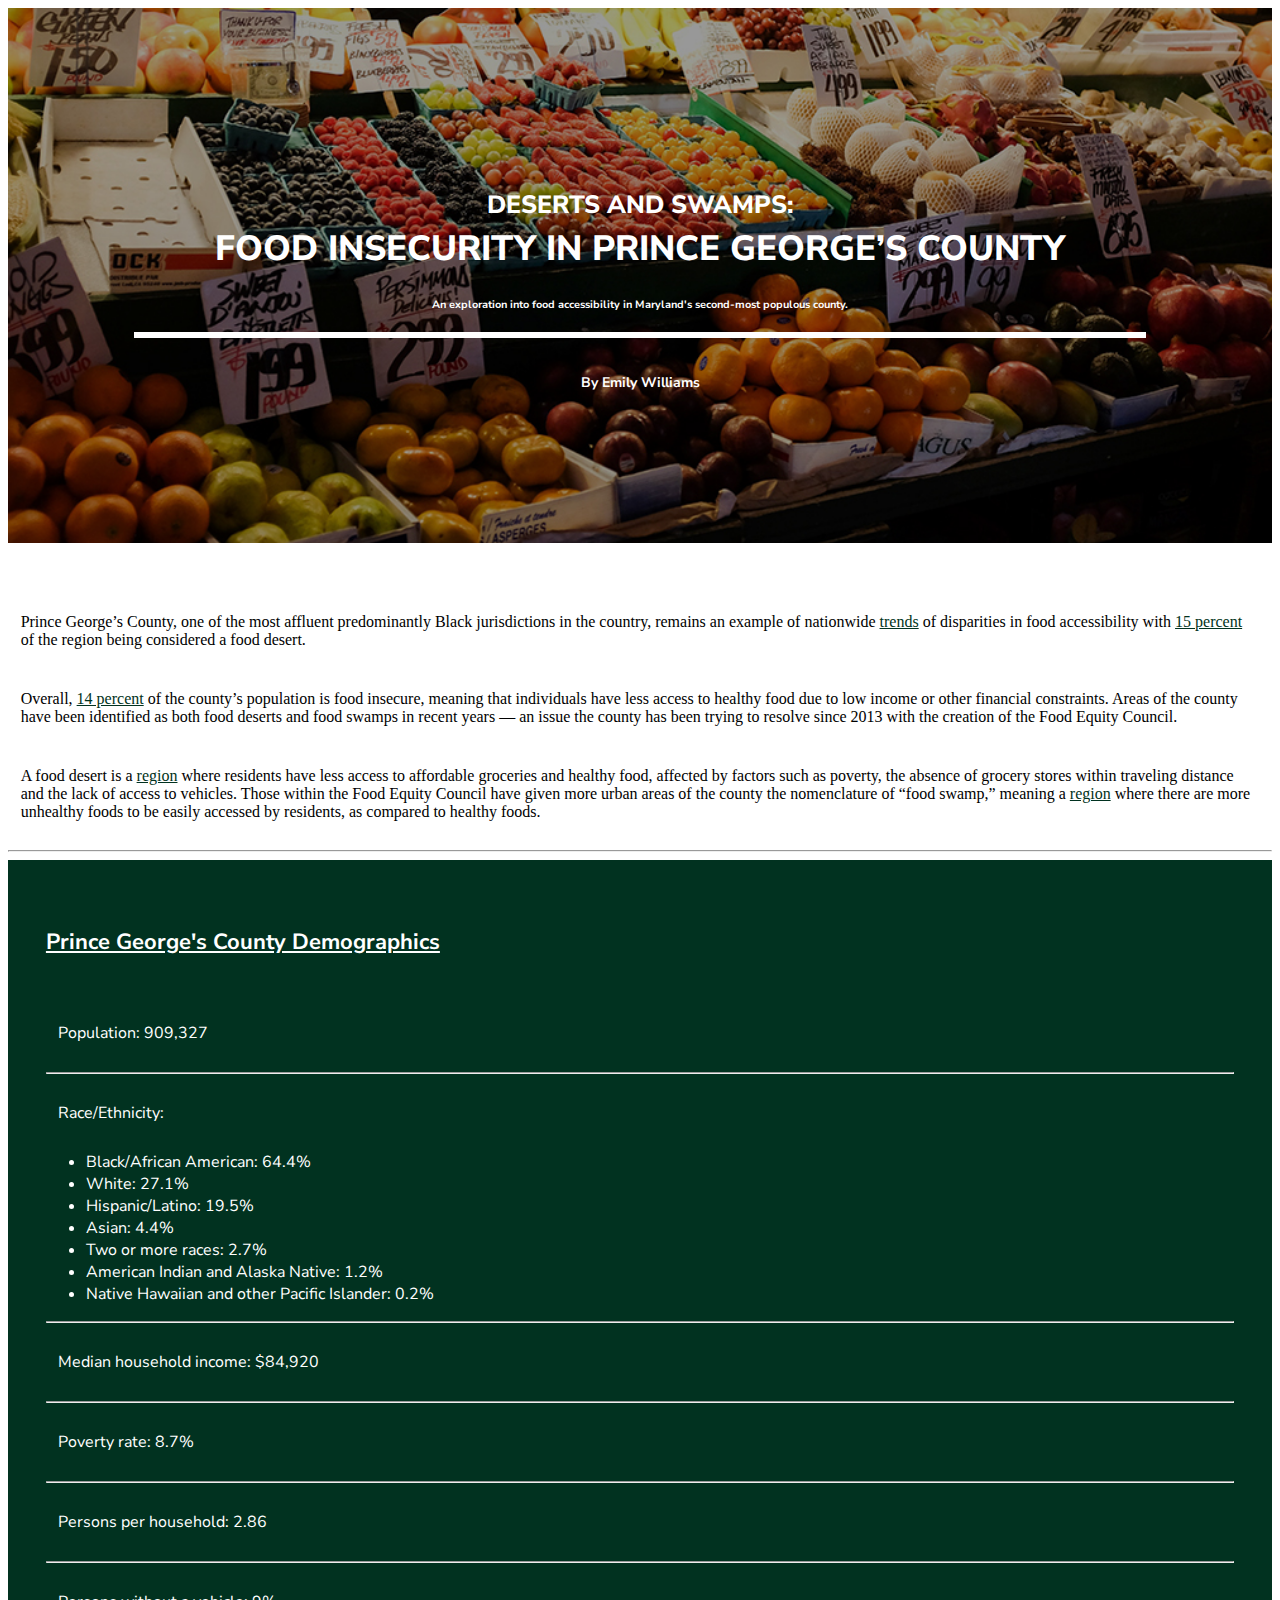
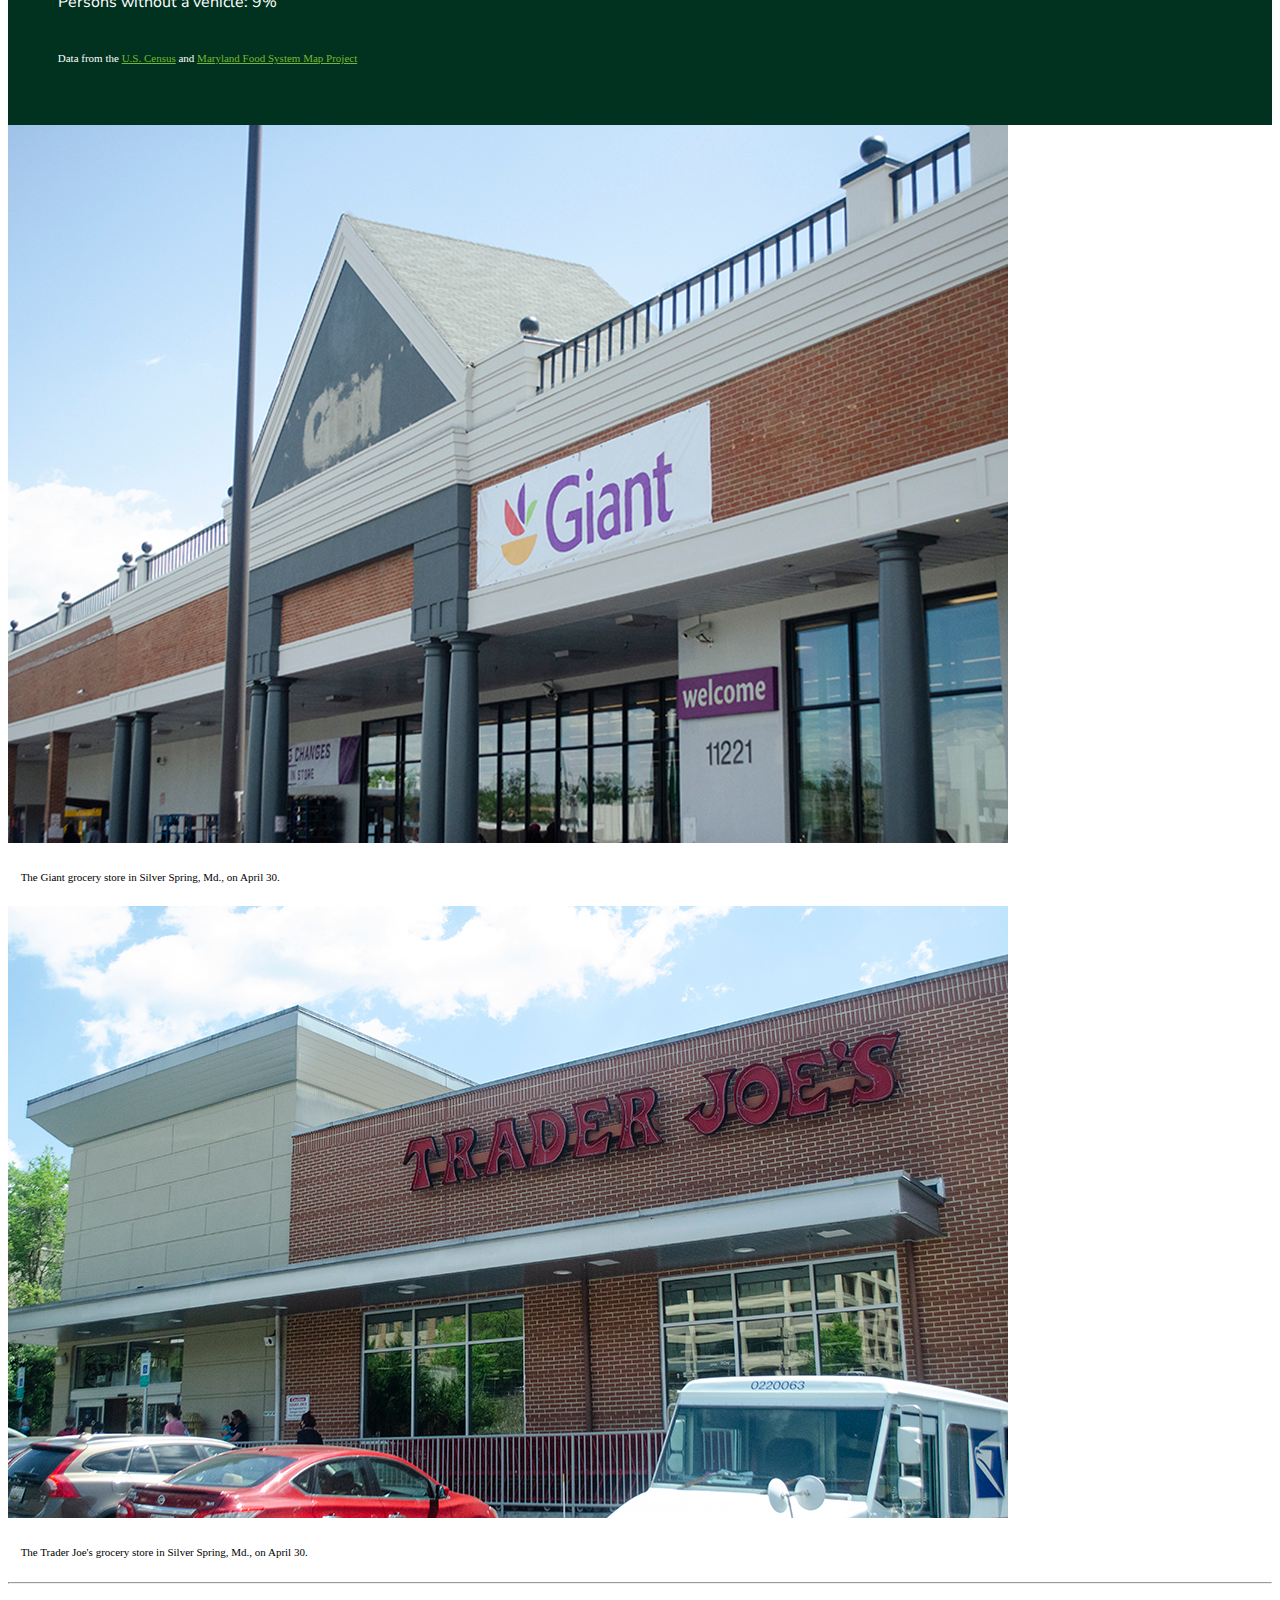
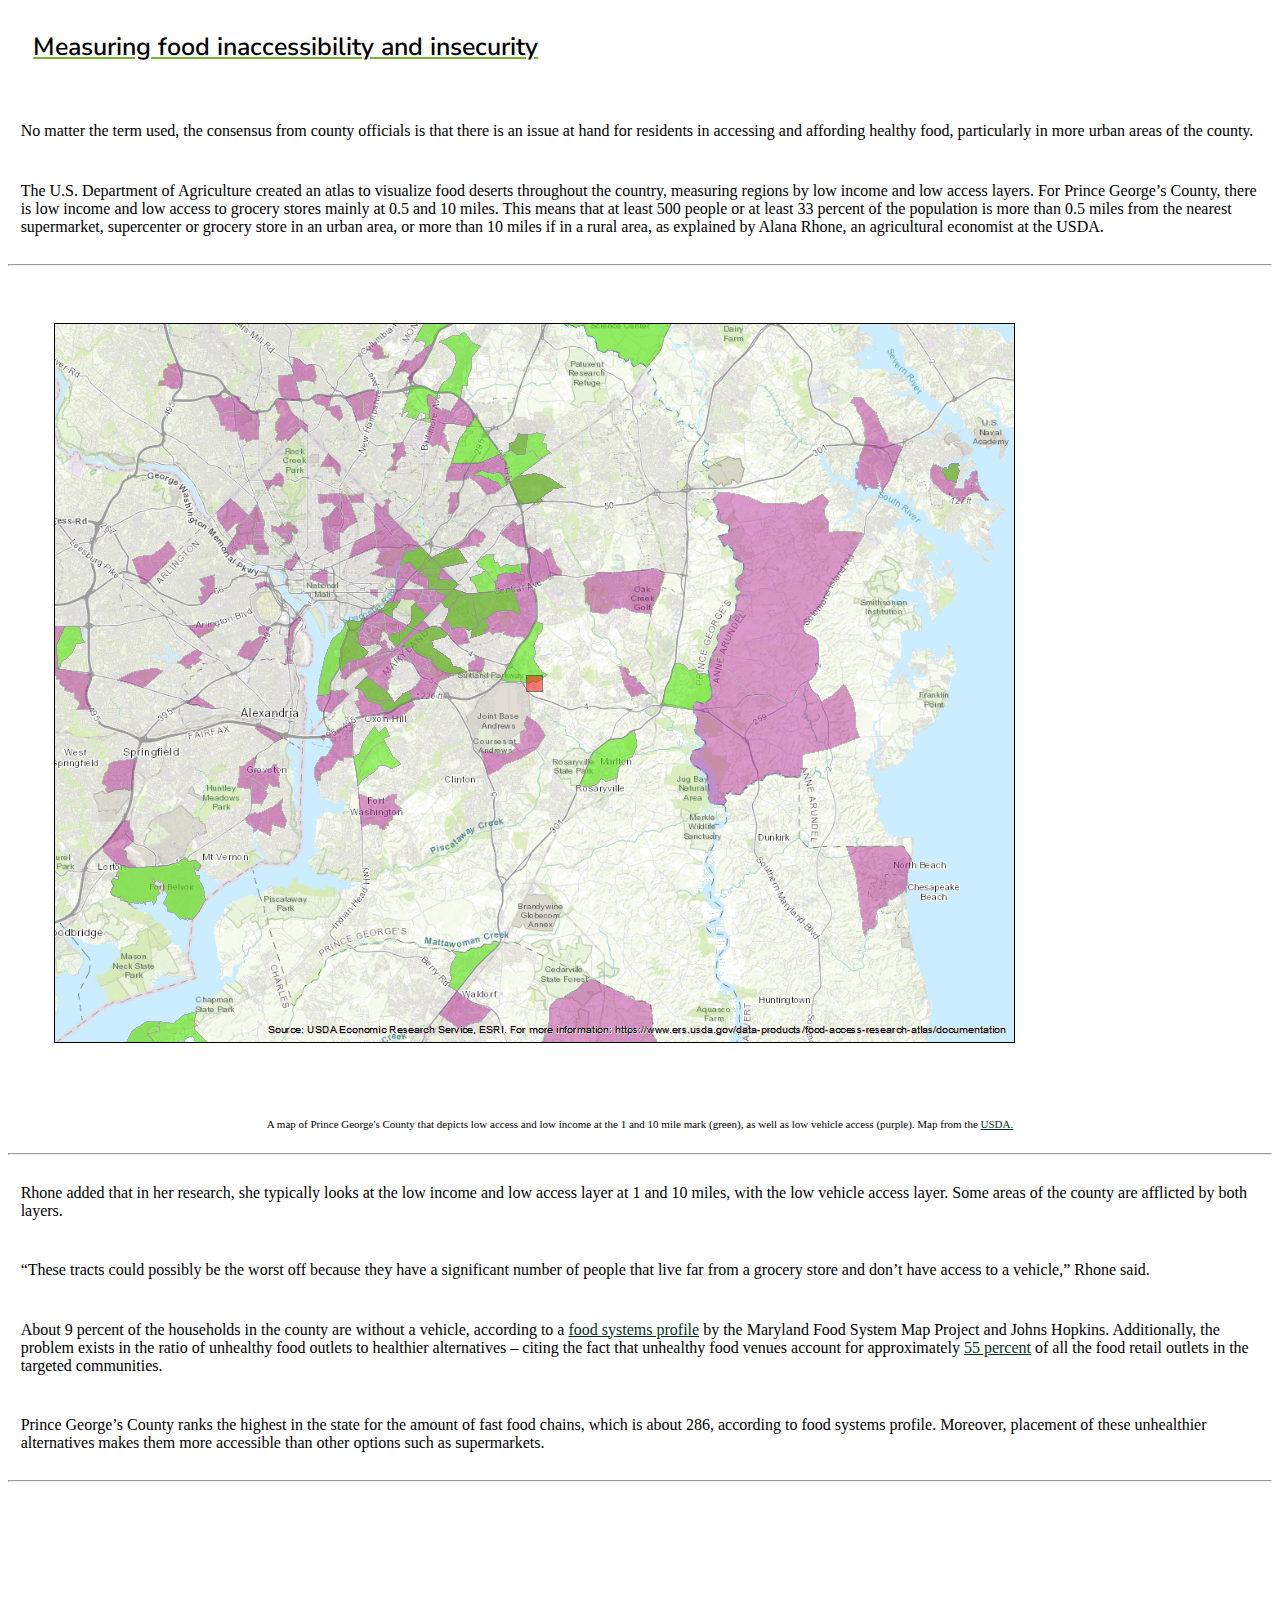
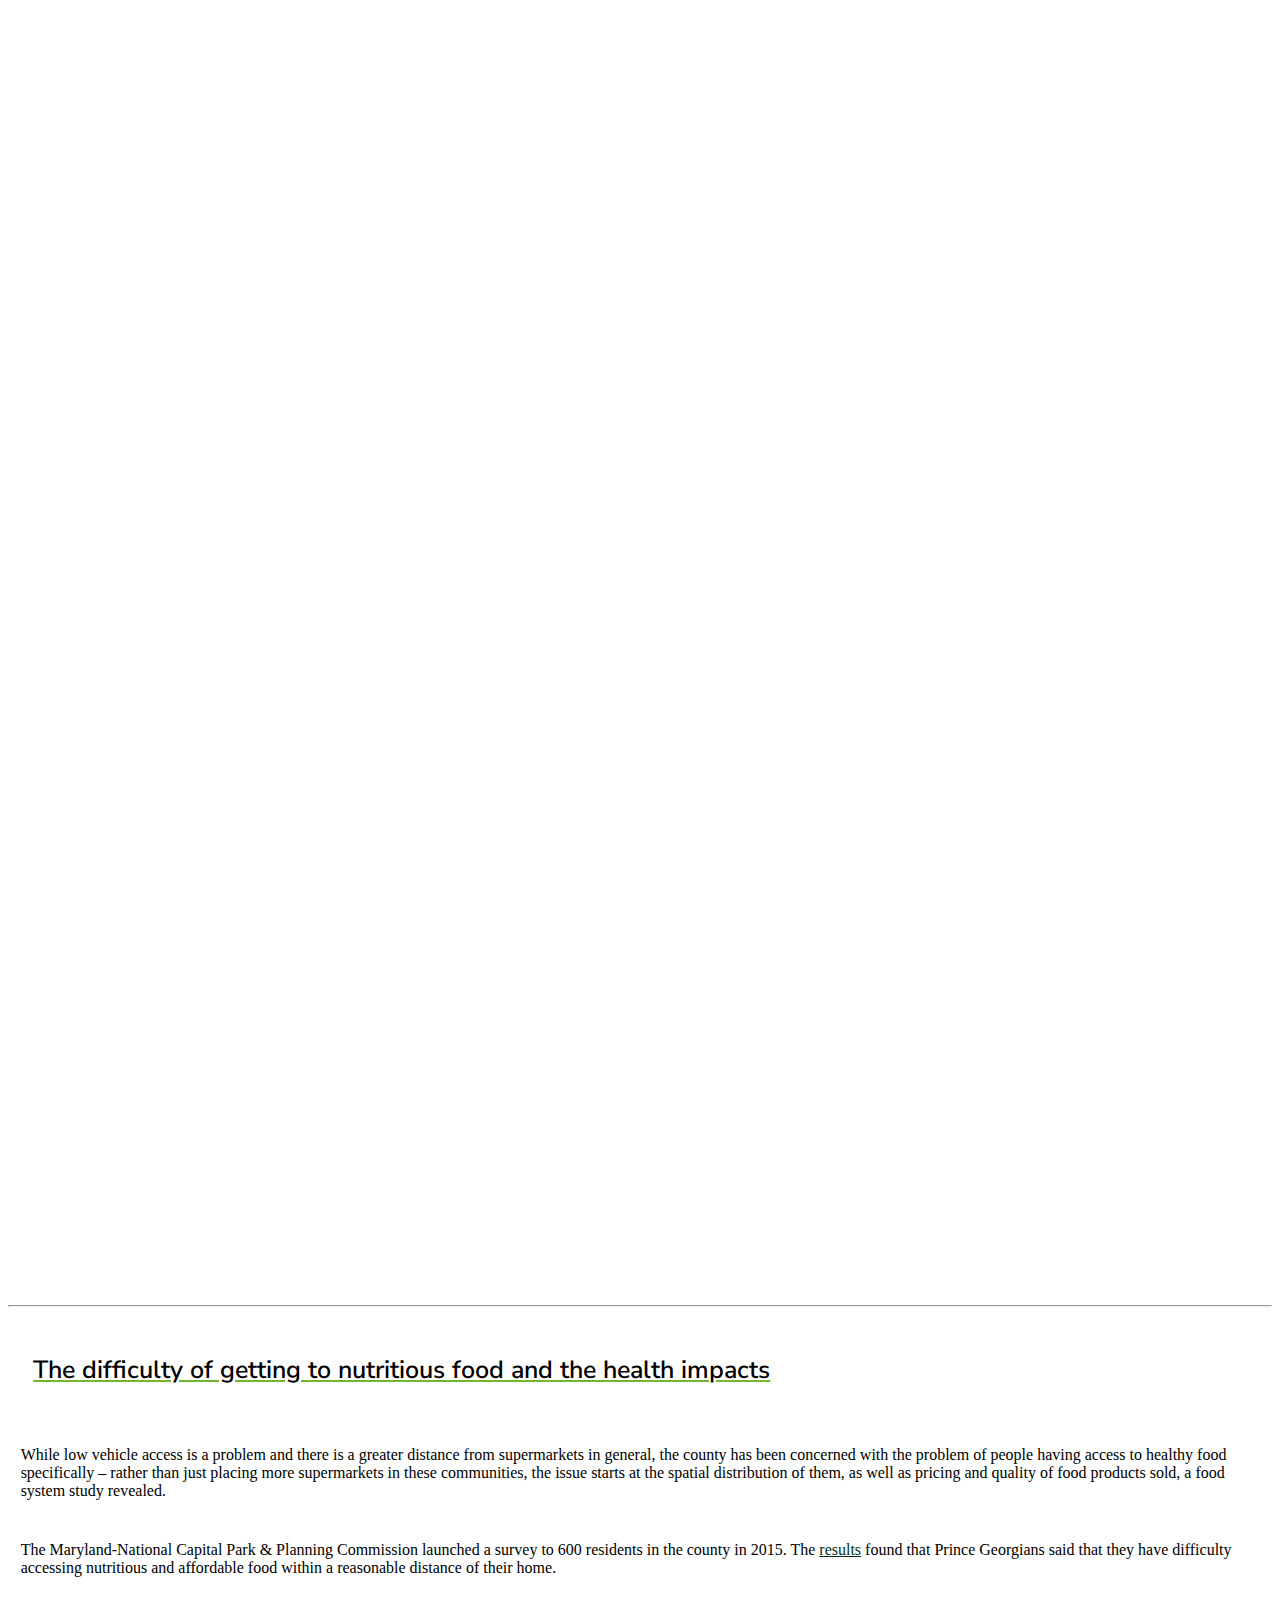
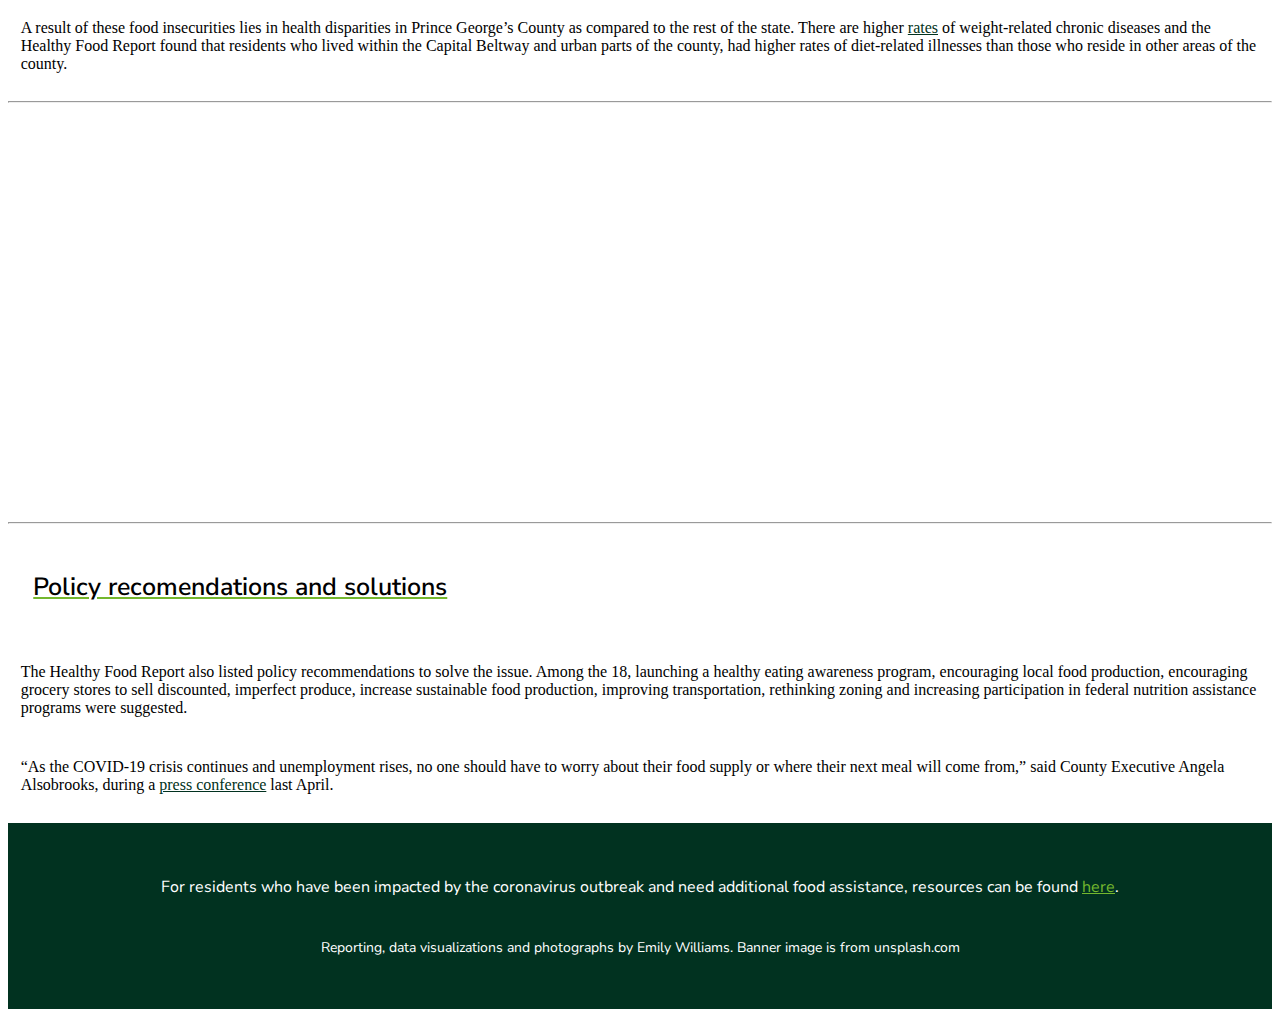
==== commit b4bde418: "Update index.html" ====
--- a/final/index.html
+++ b/final/index.html
@@ -111,9 +111,9 @@
         <hr>
         <div class="row">
             <div class="offset-md-2 col-md-8">
+                <h2>The difficulty of getting to nutritious food and the health impacts</h2>
                 <p>While low vehicle access is a problem and there is a greater distance from supermarkets in general, the county has been concerned with the problem of people having access to healthy food specifically – rather than just placing more supermarkets in these communities, the issue starts at the spatial distribution of them, as well as pricing and quality of food products sold, a food system study revealed.</p>
                 <p>The Maryland-National Capital Park & Planning Commission launched a survey to 600 residents in the county in 2015. The <a href="https://issuu.com/mncppc/docs/food_system_study">results</a> found that Prince Georgians said that they have difficulty accessing nutritious and affordable food within a reasonable distance of their home.</p>
-                <h2>The relationship between food deserts and public health</h2>
                 <p>A result of these food insecurities lies in health disparities in Prince George’s County as compared to the rest of the state. There are higher <a href="https://healthyfoodpolicyproject.org/case-studies/prince-georges-county-md">rates</a> of weight-related chronic diseases and the Healthy Food Report found that residents who lived within the Capital Beltway and urban parts of the county, had higher rates of diet-related illnesses than those who reside in other areas of the county.</p>
                 <hr>
                 <iframe title="Health Statistics of Prince George's County Compared to the State of Maryland" aria-label="Grouped Bars" id="datawrapper-chart-HaqzO" src="https://datawrapper.dwcdn.net/HaqzO/2/" scrolling="no" frameborder="0" style="width: 0; min-width: 100% !important; border: none;" height="399"></iframe><script type="text/javascript">!function(){"use strict";window.addEventListener("message",(function(a){if(void 0!==a.data["datawrapper-height"])for(var e in a.data["datawrapper-height"]){var t=document.getElementById("datawrapper-chart-"+e)||document.querySelector("iframe[src*='"+e+"']");t&&(t.style.height=a.data["datawrapper-height"][e]+"px")}}))}();
